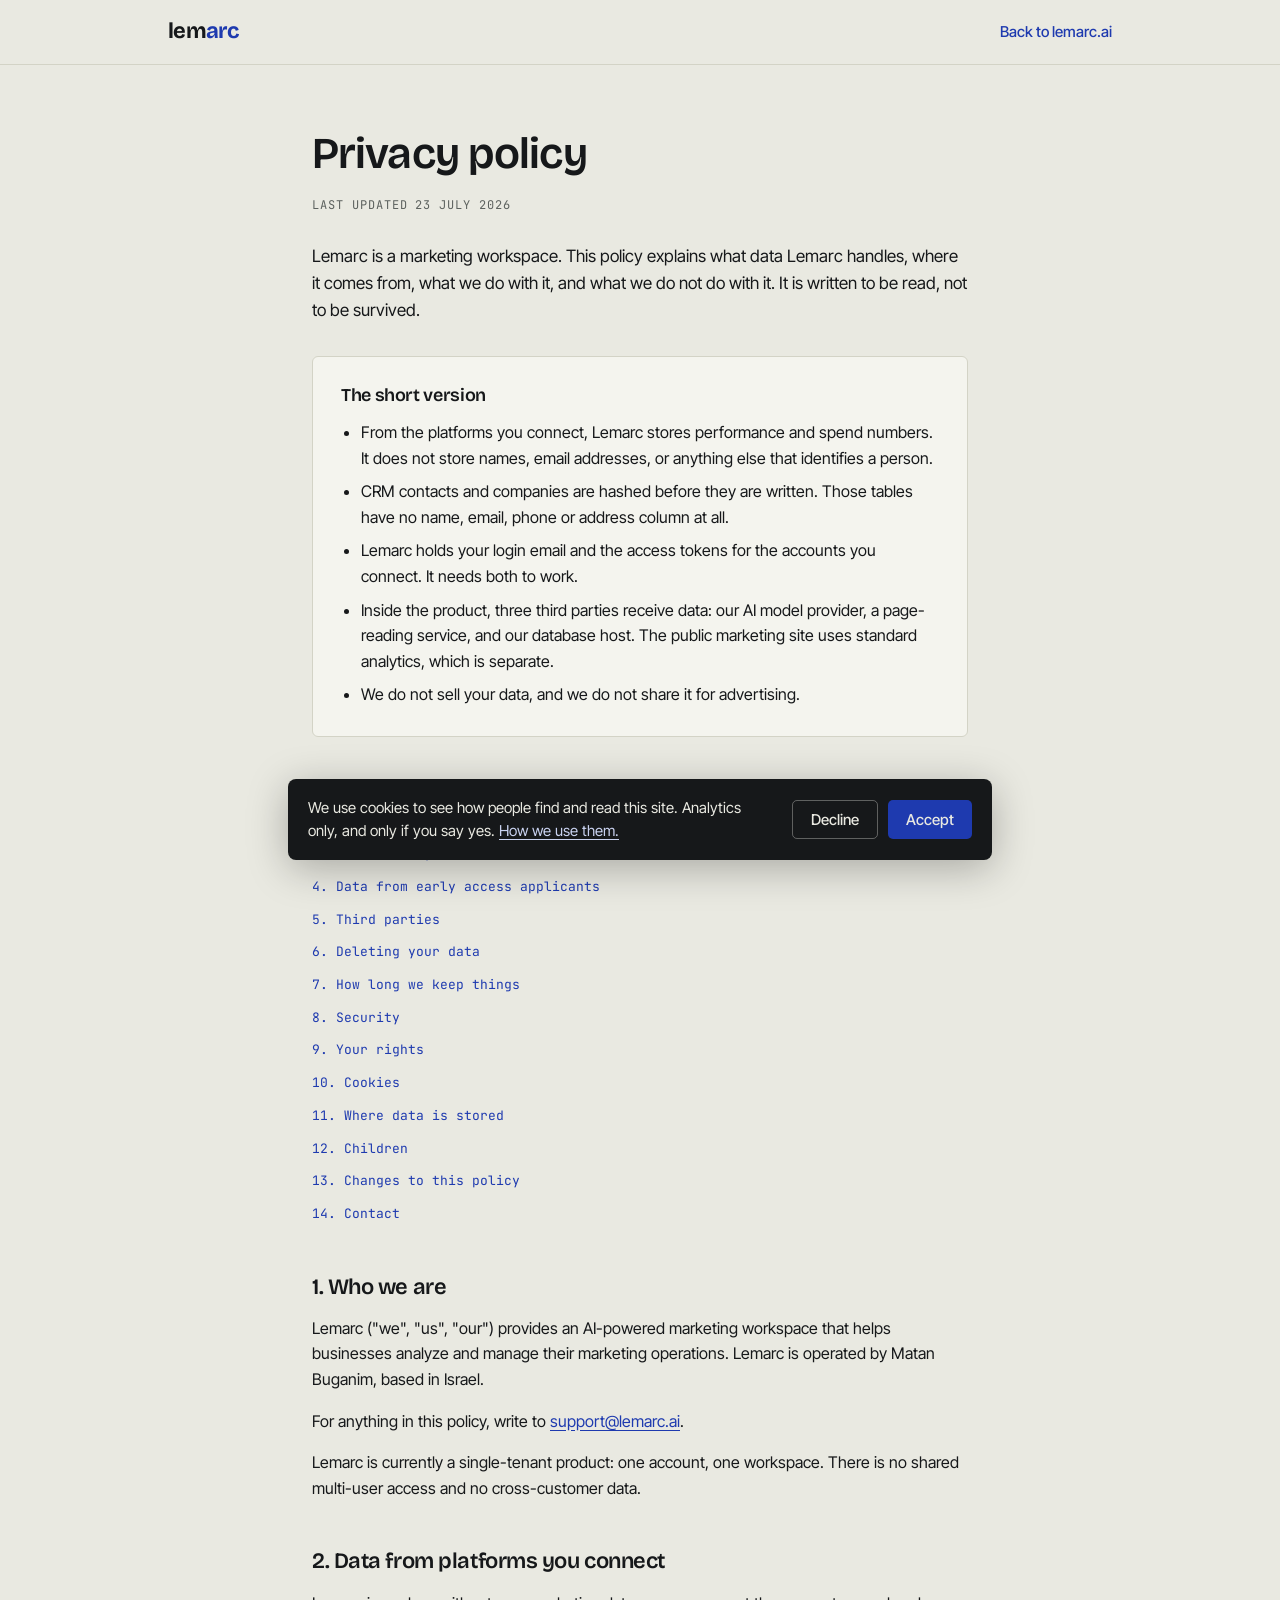
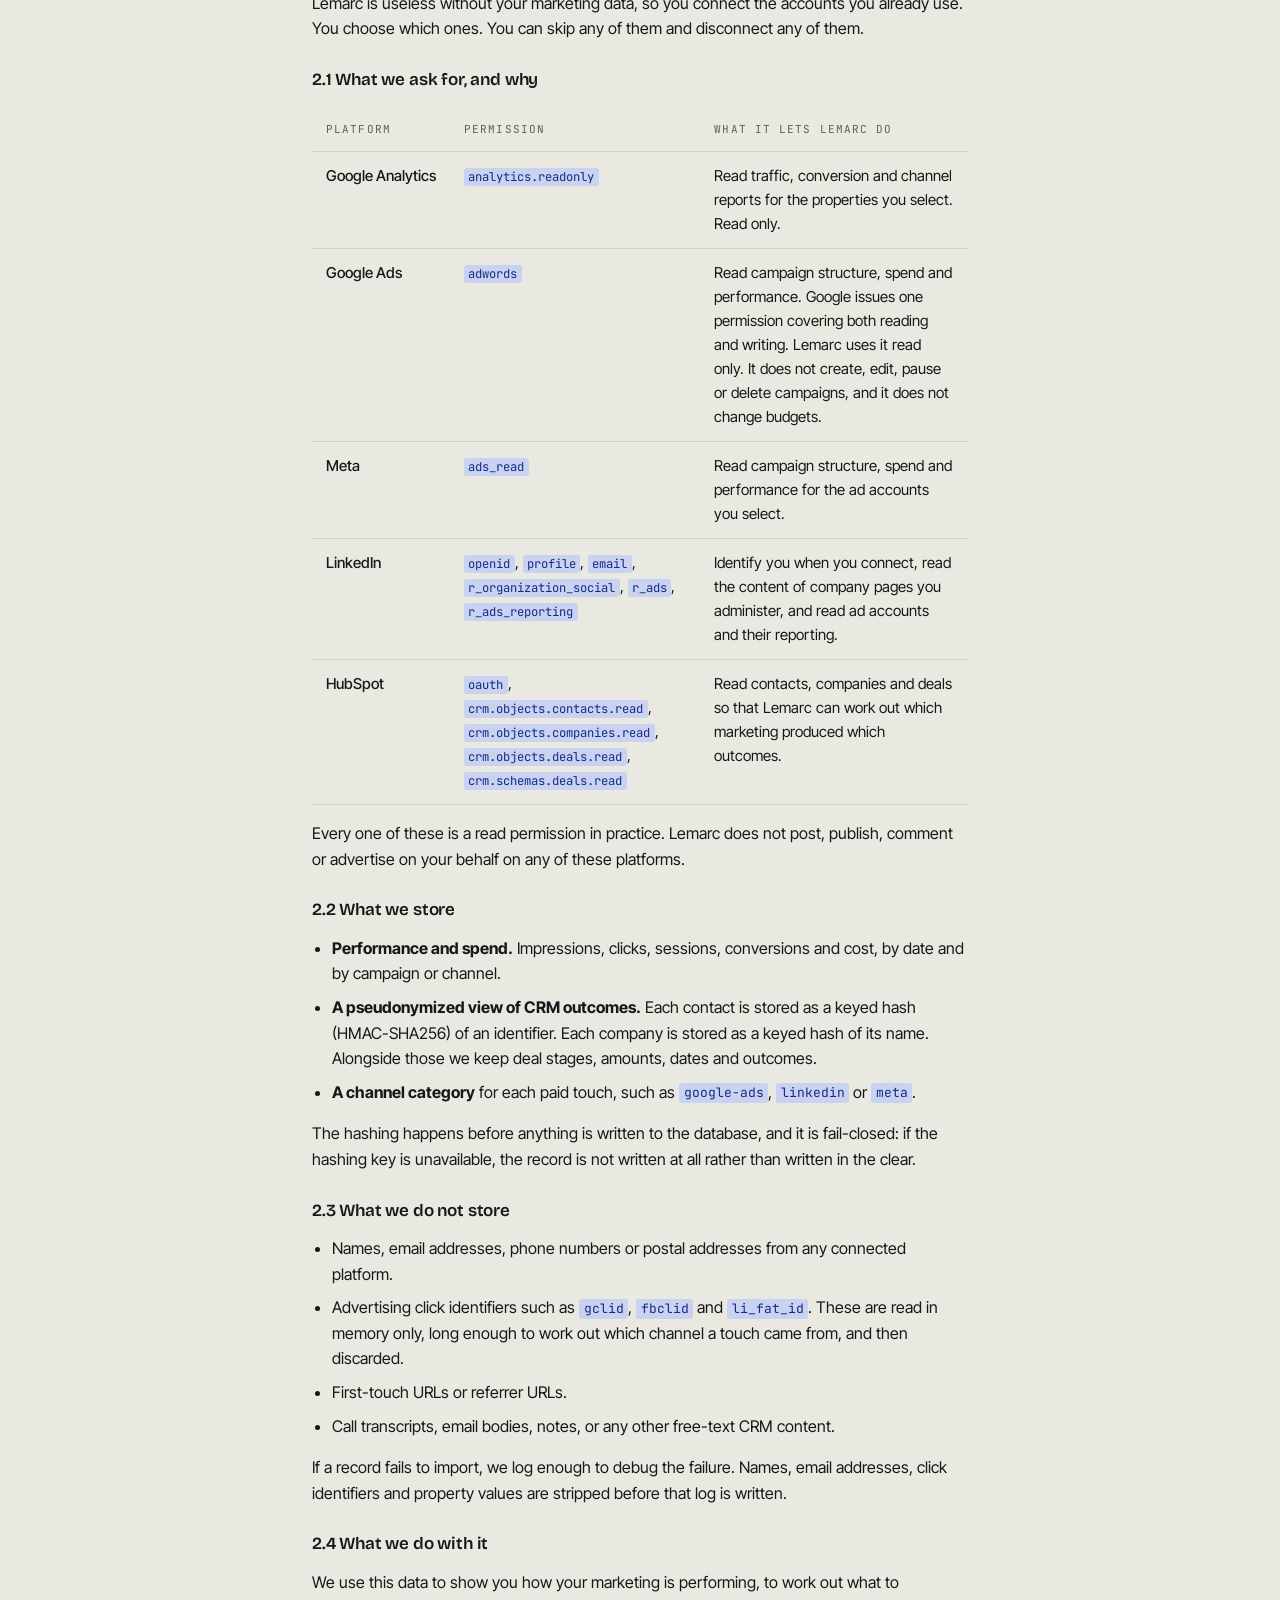
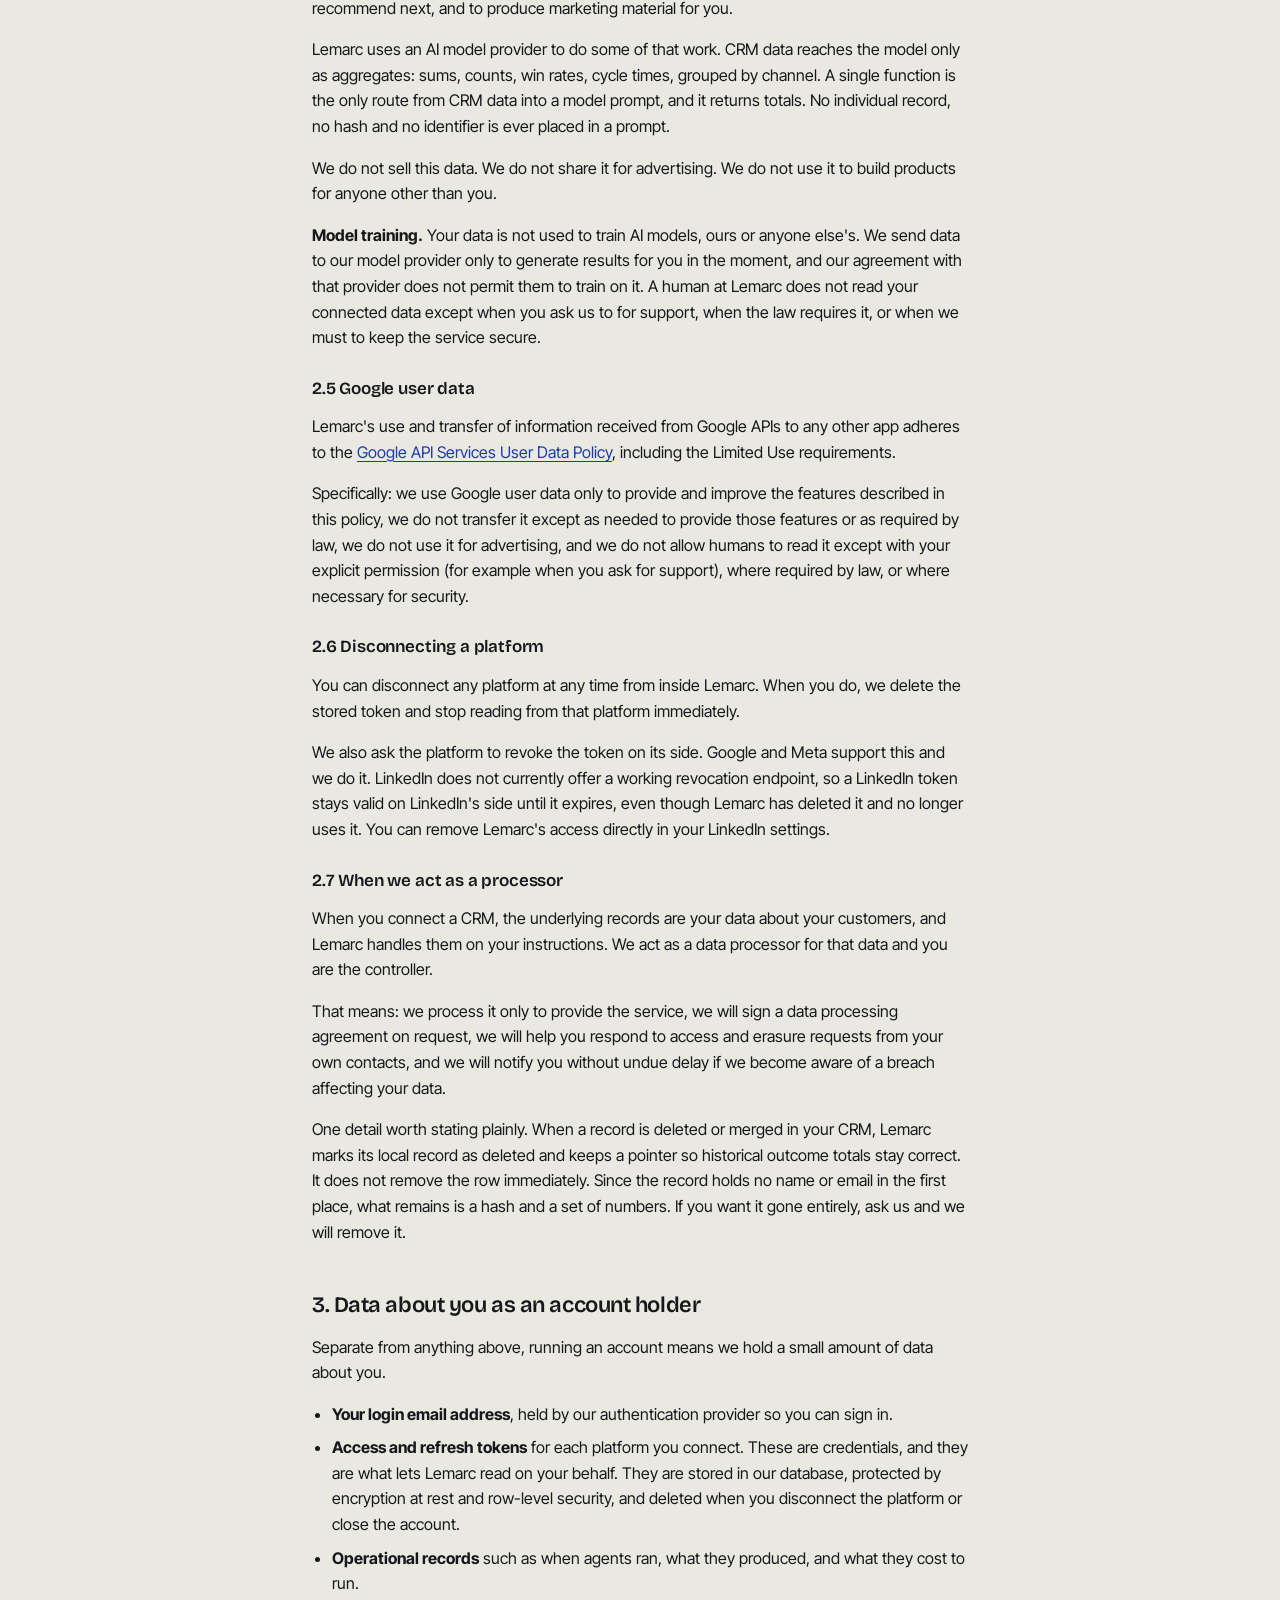
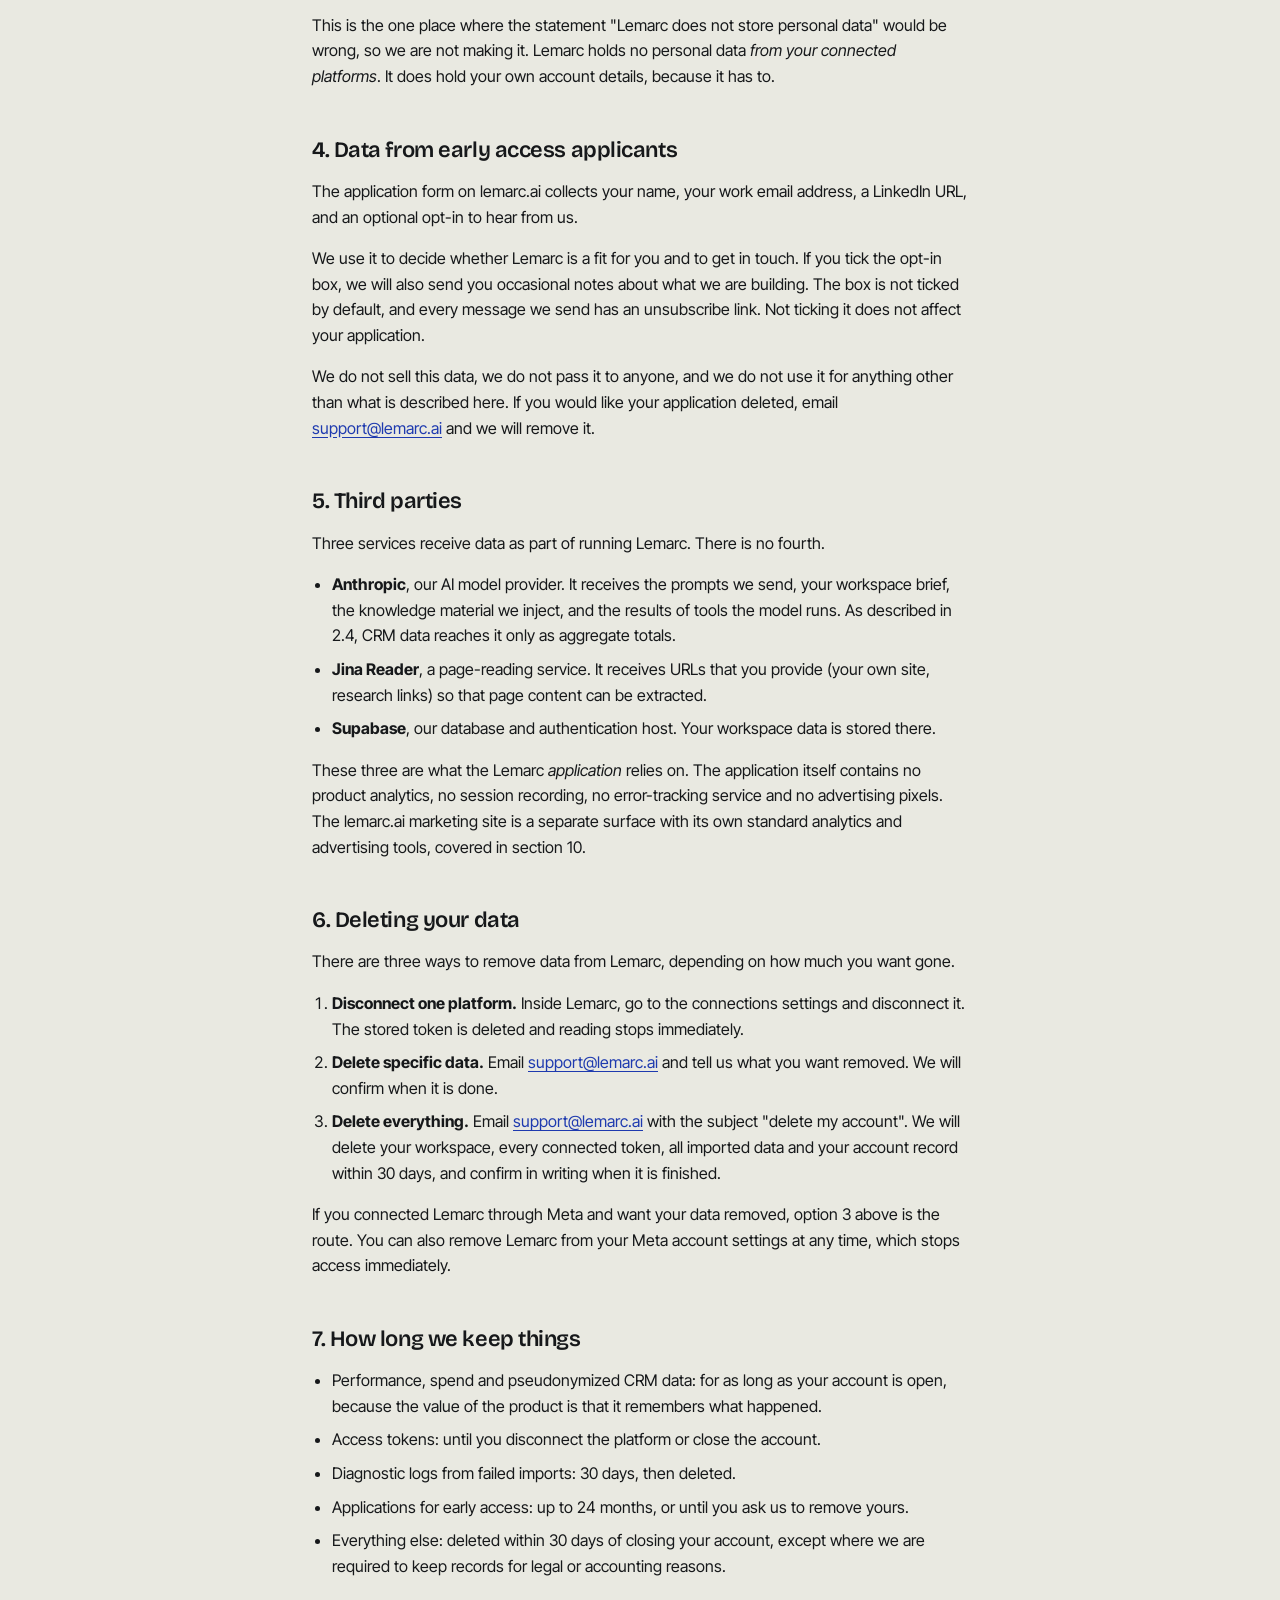
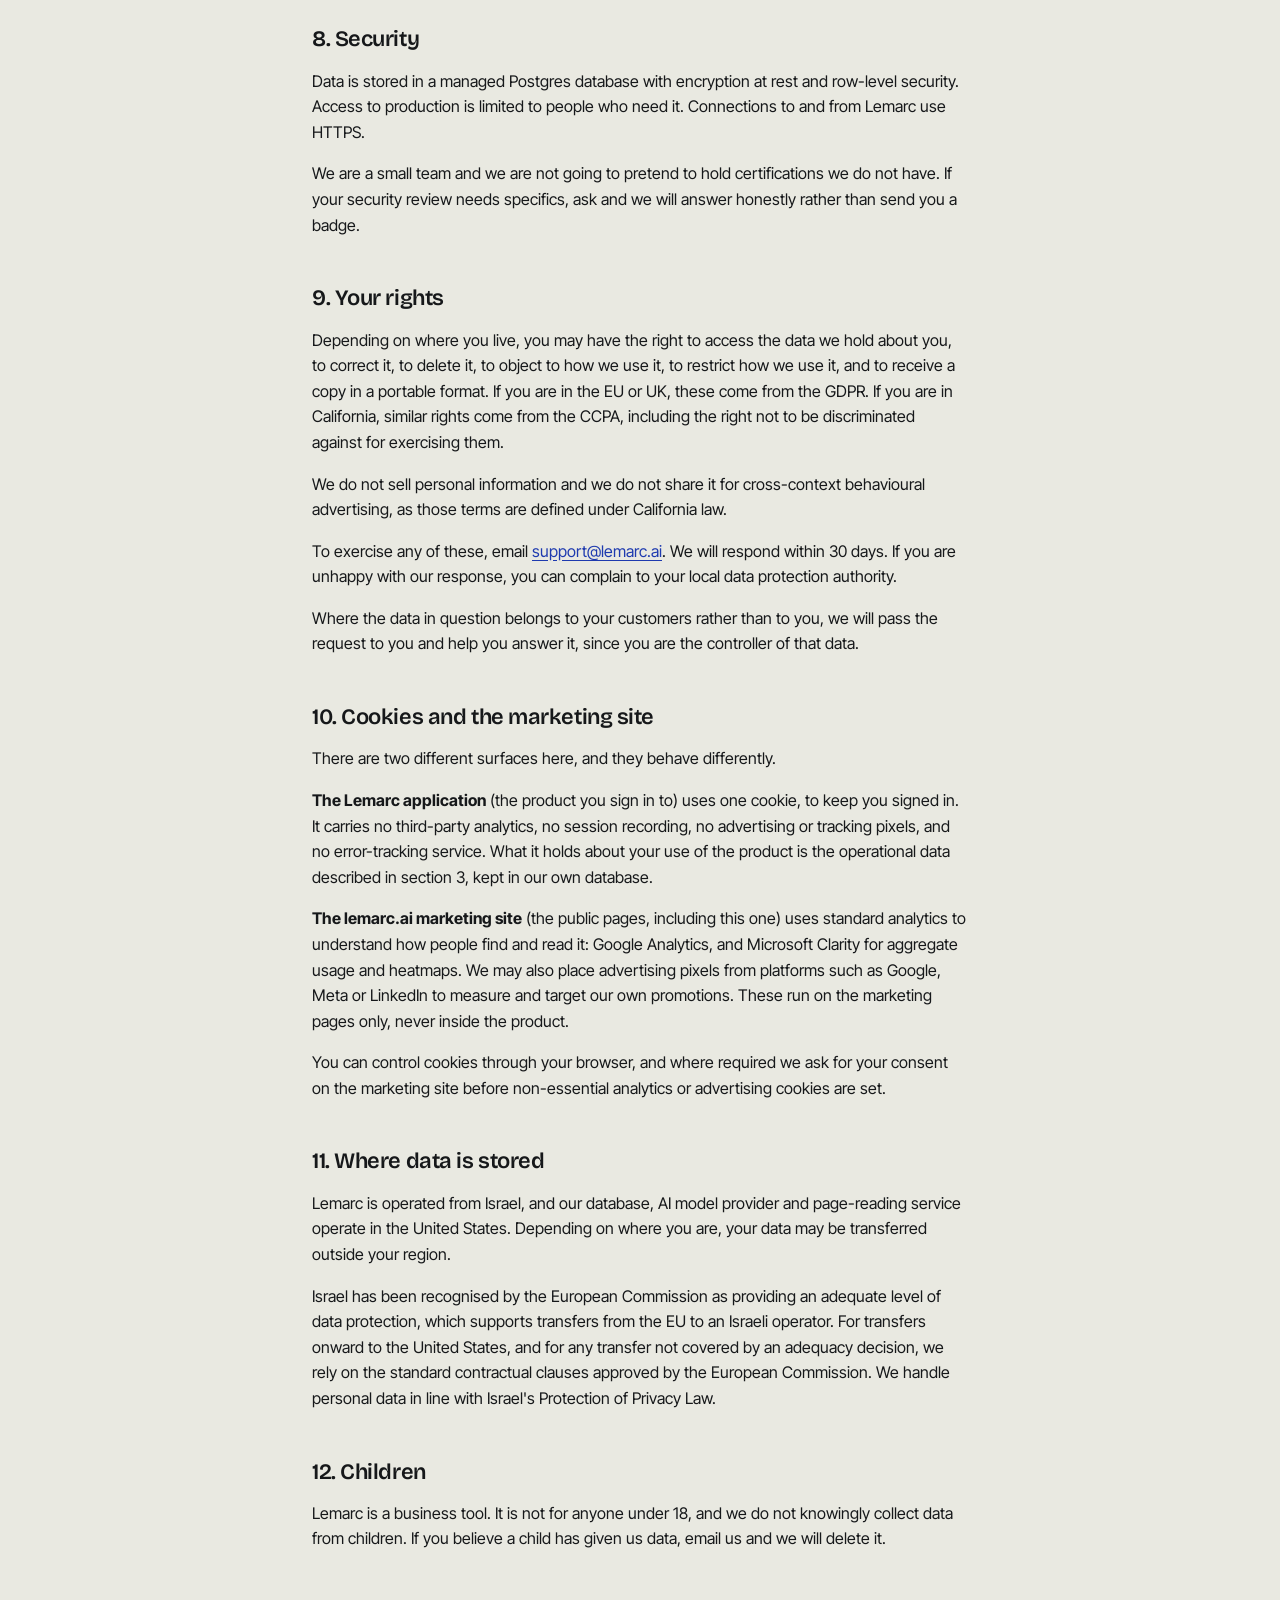
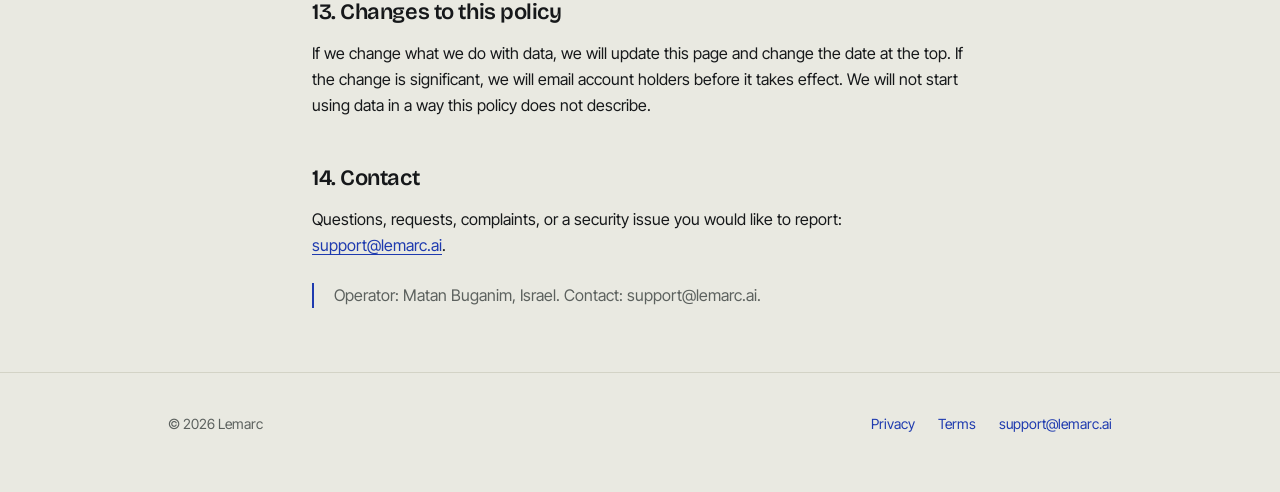
==== privacy/index.html @ 00e8c0da "bug fix" ====
<!DOCTYPE html>
<!--
  LEMARC PRIVACY POLICY  ->  lemarc.ai/privacy
  Operator is set to Matan Buganim, Israel. Update the date on publish. Do NOT publish before migration 0078 is applied and old rows are purged.
  This URL gets locked into the Google, Meta and LinkedIn consent screens. Do not move it.
  Do NOT publish before migration 0078 is applied and old rows are purged.
-->
<html lang="en">
<head>
<meta charset="utf-8">
<meta name="viewport" content="width=device-width, initial-scale=1">
<title>Privacy policy | Lemarc</title>
<meta name="description" content="What data Lemarc handles, where it comes from, and what we do and do not do with it.">
<link rel="canonical" href="https://lemarc.ai/privacy">
<link rel="preconnect" href="https://fonts.googleapis.com">
<link rel="preconnect" href="https://fonts.gstatic.com" crossorigin>
<link href="https://fonts.googleapis.com/css2?family=Bricolage+Grotesque:opsz,wght@12..96,600;12..96,700&family=Inter+Tight:wght@400;500;600&family=JetBrains+Mono:wght@400&display=swap" rel="stylesheet">
<style>
:root{
  --paper:#E9E9E1;--raised:#F4F4EE;--ink:#16181A;--ink-2:#5C615E;
  --signal:#1E3AAF;--signal-soft:#C9D2F0;--edge:#D3D3C6;
  --pad:clamp(1.25rem,5vw,2.5rem);
}
*{box-sizing:border-box}
html{-webkit-text-size-adjust:100%;scroll-behavior:smooth}
@media(prefers-reduced-motion:reduce){html{scroll-behavior:auto}}
body{margin:0;background:var(--paper);color:var(--ink);
  font-family:"Inter Tight",system-ui,-apple-system,sans-serif;
  font-size:1rem;line-height:1.6;-webkit-font-smoothing:antialiased}
h1,h2,h3{font-family:"Bricolage Grotesque","Inter Tight",sans-serif;font-weight:600;letter-spacing:-0.02em;line-height:1.15;margin:0}
a{color:var(--signal);text-underline-offset:3px}
:focus-visible{outline:2px solid var(--signal);outline-offset:3px}
.wrap{max-width:46rem;margin:0 auto;padding-inline:var(--pad)}

.site-head{border-bottom:1px solid var(--edge)}
.site-head .wrap{display:flex;align-items:center;justify-content:space-between;height:4rem;max-width:64rem}
.mark{font-family:"Bricolage Grotesque",sans-serif;font-weight:700;font-size:1.375rem;letter-spacing:-0.03em;color:var(--ink);text-decoration:none}
.mark i{font-style:normal;color:var(--signal)}
.head-link{font-size:0.9375rem;font-weight:500;color:var(--signal);text-decoration:none}

.doc{padding:clamp(2.5rem,6vw,4rem) 0 4rem}
h1{font-size:clamp(2rem,1.5rem + 2vw,2.75rem)}
.stamp{font-family:"JetBrains Mono",monospace;font-size:0.75rem;letter-spacing:0.08em;
  text-transform:uppercase;color:var(--ink-2);margin:1rem 0 0}
.intro{margin-top:1.75rem;font-size:1.0625rem}
h2{font-size:1.375rem;margin-top:3rem}
h3{font-size:1.0625rem;margin-top:1.75rem;letter-spacing:-0.01em}
p,ul,ol{margin:1rem 0 0}
ul,ol{padding-left:1.25rem}
li{margin-top:0.5rem}
code{font-family:"JetBrains Mono",monospace;font-size:0.8125em;background:var(--signal-soft);color:#152B85;padding:0.1em 0.35em;border-radius:3px}

.summary{margin-top:2rem;background:var(--raised);border:1px solid var(--edge);border-radius:6px;padding:clamp(1.25rem,3vw,1.75rem)}
.summary h2{margin-top:0;font-size:1.125rem}
.summary ul{margin-top:0.875rem}

.toc{margin-top:2.5rem;padding:0;list-style:none;
  font-family:"JetBrains Mono",monospace;font-size:0.8125rem;line-height:1.9}
.toc a{text-decoration:none}
.toc a:hover{text-decoration:underline}

.tbl{width:100%;border-collapse:collapse;margin-top:1.25rem;font-size:0.9375rem;display:block;overflow-x:auto}
.tbl th,.tbl td{text-align:left;vertical-align:top;padding:0.75rem 0.875rem;border-bottom:1px solid var(--edge)}
.tbl th{font-family:"JetBrains Mono",monospace;font-size:0.6875rem;letter-spacing:0.1em;
  text-transform:uppercase;color:var(--ink-2);font-weight:400;white-space:nowrap}
.tbl td:first-child{white-space:nowrap;font-weight:500}

.note{margin-top:1.5rem;padding-left:1.25rem;border-left:2px solid var(--signal);color:var(--ink-2)}

footer{border-top:1px solid var(--edge);padding:2.5rem 0 3.5rem;font-size:0.875rem;color:var(--ink-2)}
footer .wrap{display:flex;flex-wrap:wrap;gap:1.25rem;justify-content:space-between;align-items:center;max-width:64rem}
footer nav a{color:var(--signal);text-decoration:none}
footer nav a + a{margin-left:1.25rem}
</style>
</head>
<body>

<header class="site-head">
  <div class="wrap">
    <a class="mark" href="/">lem<i>arc</i></a>
    <a class="head-link" href="/">Back to lemarc.ai</a>
  </div>
</header>

<main class="doc">
<div class="wrap">

<h1>Privacy policy</h1>
<p class="stamp">Last updated 23 July 2026</p>

<p class="intro">Lemarc is a marketing workspace. This policy explains what data Lemarc handles, where it comes from, what we do with it, and what we do not do with it. It is written to be read, not to be survived.</p>

<div class="summary">
  <h2>The short version</h2>
  <ul>
    <li>From the platforms you connect, Lemarc stores performance and spend numbers. It does not store names, email addresses, or anything else that identifies a person.</li>
    <li>CRM contacts and companies are hashed before they are written. Those tables have no name, email, phone or address column at all.</li>
    <li>Lemarc holds your login email and the access tokens for the accounts you connect. It needs both to work.</li>
    <li>Inside the product, three third parties receive data: our AI model provider, a page-reading service, and our database host. The public marketing site uses standard analytics, which is separate.</li>
    <li>We do not sell your data, and we do not share it for advertising.</li>
  </ul>
</div>

<ul class="toc">
  <li><a href="#who">1. Who we are</a></li>
  <li><a href="#connected">2. Data from platforms you connect</a></li>
  <li><a href="#account">3. Data about you as an account holder</a></li>
  <li><a href="#applicants">4. Data from early access applicants</a></li>
  <li><a href="#third-parties">5. Third parties</a></li>
  <li><a href="#data-deletion">6. Deleting your data</a></li>
  <li><a href="#retention">7. How long we keep things</a></li>
  <li><a href="#security">8. Security</a></li>
  <li><a href="#rights">9. Your rights</a></li>
  <li><a href="#cookies">10. Cookies</a></li>
  <li><a href="#transfers">11. Where data is stored</a></li>
  <li><a href="#children">12. Children</a></li>
  <li><a href="#changes">13. Changes to this policy</a></li>
  <li><a href="#contact">14. Contact</a></li>
</ul>


<h2 id="who">1. Who we are</h2>
<p>Lemarc ("we", "us", "our") provides an AI-powered marketing workspace that helps businesses analyze and manage their marketing operations. Lemarc is operated by Matan Buganim, based in Israel.</p>
<p>For anything in this policy, write to <a href="mailto:support@lemarc.ai">support@lemarc.ai</a>.</p>
<p>Lemarc is currently a single-tenant product: one account, one workspace. There is no shared multi-user access and no cross-customer data.</p>


<h2 id="connected">2. Data from platforms you connect</h2>

<p>Lemarc is useless without your marketing data, so you connect the accounts you already use. You choose which ones. You can skip any of them and disconnect any of them.</p>

<h3>2.1 What we ask for, and why</h3>

<table class="tbl">
  <thead><tr><th>Platform</th><th>Permission</th><th>What it lets Lemarc do</th></tr></thead>
  <tbody>
    <tr>
      <td>Google Analytics</td>
      <td><code>analytics.readonly</code></td>
      <td>Read traffic, conversion and channel reports for the properties you select. Read only.</td>
    </tr>
    <tr>
      <td>Google Ads</td>
      <td><code>adwords</code></td>
      <td>Read campaign structure, spend and performance. Google issues one permission covering both reading and writing. Lemarc uses it read only. It does not create, edit, pause or delete campaigns, and it does not change budgets.</td>
    </tr>
    <tr>
      <td>Meta</td>
      <td><code>ads_read</code></td>
      <td>Read campaign structure, spend and performance for the ad accounts you select.</td>
    </tr>
    <tr>
      <td>LinkedIn</td>
      <td><code>openid</code>, <code>profile</code>, <code>email</code>, <code>r_organization_social</code>, <code>r_ads</code>, <code>r_ads_reporting</code></td>
      <td>Identify you when you connect, read the content of company pages you administer, and read ad accounts and their reporting.</td>
    </tr>
    <tr>
      <td>HubSpot</td>
      <td><code>oauth</code>, <code>crm.objects.contacts.read</code>, <code>crm.objects.companies.read</code>, <code>crm.objects.deals.read</code>, <code>crm.schemas.deals.read</code></td>
      <td>Read contacts, companies and deals so that Lemarc can work out which marketing produced which outcomes.</td>
    </tr>
  </tbody>
</table>

<p>Every one of these is a read permission in practice. Lemarc does not post, publish, comment or advertise on your behalf on any of these platforms.</p>

<h3>2.2 What we store</h3>
<ul>
  <li><strong>Performance and spend.</strong> Impressions, clicks, sessions, conversions and cost, by date and by campaign or channel.</li>
  <li><strong>A pseudonymized view of CRM outcomes.</strong> Each contact is stored as a keyed hash (HMAC-SHA256) of an identifier. Each company is stored as a keyed hash of its name. Alongside those we keep deal stages, amounts, dates and outcomes.</li>
  <li><strong>A channel category</strong> for each paid touch, such as <code>google-ads</code>, <code>linkedin</code> or <code>meta</code>.</li>
</ul>
<p>The hashing happens before anything is written to the database, and it is fail-closed: if the hashing key is unavailable, the record is not written at all rather than written in the clear.</p>

<h3>2.3 What we do not store</h3>
<ul>
  <li>Names, email addresses, phone numbers or postal addresses from any connected platform.</li>
  <li>Advertising click identifiers such as <code>gclid</code>, <code>fbclid</code> and <code>li_fat_id</code>. These are read in memory only, long enough to work out which channel a touch came from, and then discarded.</li>
  <li>First-touch URLs or referrer URLs.</li>
  <li>Call transcripts, email bodies, notes, or any other free-text CRM content.</li>
</ul>
<p>If a record fails to import, we log enough to debug the failure. Names, email addresses, click identifiers and property values are stripped before that log is written.</p>

<h3>2.4 What we do with it</h3>
<p>We use this data to show you how your marketing is performing, to work out what to recommend next, and to produce marketing material for you.</p>
<p>Lemarc uses an AI model provider to do some of that work. CRM data reaches the model only as aggregates: sums, counts, win rates, cycle times, grouped by channel. A single function is the only route from CRM data into a model prompt, and it returns totals. No individual record, no hash and no identifier is ever placed in a prompt.</p>
<p>We do not sell this data. We do not share it for advertising. We do not use it to build products for anyone other than you.</p>
<p><strong>Model training.</strong> Your data is not used to train AI models, ours or anyone else's. We send data to our model provider only to generate results for you in the moment, and our agreement with that provider does not permit them to train on it. A human at Lemarc does not read your connected data except when you ask us to for support, when the law requires it, or when we must to keep the service secure.</p>

<h3>2.5 Google user data</h3>
<p>Lemarc's use and transfer of information received from Google APIs to any other app adheres to the <a href="https://developers.google.com/terms/api-services-user-data-policy" rel="noopener">Google API Services User Data Policy</a>, including the Limited Use requirements.</p>
<p>Specifically: we use Google user data only to provide and improve the features described in this policy, we do not transfer it except as needed to provide those features or as required by law, we do not use it for advertising, and we do not allow humans to read it except with your explicit permission (for example when you ask for support), where required by law, or where necessary for security.</p>

<h3>2.6 Disconnecting a platform</h3>
<p>You can disconnect any platform at any time from inside Lemarc. When you do, we delete the stored token and stop reading from that platform immediately.</p>
<p>We also ask the platform to revoke the token on its side. Google and Meta support this and we do it. LinkedIn does not currently offer a working revocation endpoint, so a LinkedIn token stays valid on LinkedIn's side until it expires, even though Lemarc has deleted it and no longer uses it. You can remove Lemarc's access directly in your LinkedIn settings.</p>

<h3>2.7 When we act as a processor</h3>
<p>When you connect a CRM, the underlying records are your data about your customers, and Lemarc handles them on your instructions. We act as a data processor for that data and you are the controller.</p>
<p>That means: we process it only to provide the service, we will sign a data processing agreement on request, we will help you respond to access and erasure requests from your own contacts, and we will notify you without undue delay if we become aware of a breach affecting your data.</p>
<p>One detail worth stating plainly. When a record is deleted or merged in your CRM, Lemarc marks its local record as deleted and keeps a pointer so historical outcome totals stay correct. It does not remove the row immediately. Since the record holds no name or email in the first place, what remains is a hash and a set of numbers. If you want it gone entirely, ask us and we will remove it.</p>


<h2 id="account">3. Data about you as an account holder</h2>
<p>Separate from anything above, running an account means we hold a small amount of data about you.</p>
<ul>
  <li><strong>Your login email address</strong>, held by our authentication provider so you can sign in.</li>
  <li><strong>Access and refresh tokens</strong> for each platform you connect. These are credentials, and they are what lets Lemarc read on your behalf. They are stored in our database, protected by encryption at rest and row-level security, and deleted when you disconnect the platform or close the account.</li>
  <li><strong>Operational records</strong> such as when agents ran, what they produced, and what they cost to run.</li>
</ul>
<p>This is the one place where the statement "Lemarc does not store personal data" would be wrong, so we are not making it. Lemarc holds no personal data <em>from your connected platforms</em>. It does hold your own account details, because it has to.</p>


<h2 id="applicants">4. Data from early access applicants</h2>
<p>The application form on lemarc.ai collects your name, your work email address, a LinkedIn URL, and an optional opt-in to hear from us.</p>
<p>We use it to decide whether Lemarc is a fit for you and to get in touch. If you tick the opt-in box, we will also send you occasional notes about what we are building. The box is not ticked by default, and every message we send has an unsubscribe link. Not ticking it does not affect your application.</p>
<p>We do not sell this data, we do not pass it to anyone, and we do not use it for anything other than what is described here. If you would like your application deleted, email <a href="mailto:support@lemarc.ai">support@lemarc.ai</a> and we will remove it.</p>


<h2 id="third-parties">5. Third parties</h2>
<p>Three services receive data as part of running Lemarc. There is no fourth.</p>
<ul>
  <li><strong>Anthropic</strong>, our AI model provider. It receives the prompts we send, your workspace brief, the knowledge material we inject, and the results of tools the model runs. As described in 2.4, CRM data reaches it only as aggregate totals.</li>
  <li><strong>Jina Reader</strong>, a page-reading service. It receives URLs that you provide (your own site, research links) so that page content can be extracted.</li>
  <li><strong>Supabase</strong>, our database and authentication host. Your workspace data is stored there.</li>
</ul>
<p>These three are what the Lemarc <em>application</em> relies on. The application itself contains no product analytics, no session recording, no error-tracking service and no advertising pixels. The lemarc.ai marketing site is a separate surface with its own standard analytics and advertising tools, covered in section 10.</p>


<h2 id="data-deletion">6. Deleting your data</h2>
<p>There are three ways to remove data from Lemarc, depending on how much you want gone.</p>
<ol>
  <li><strong>Disconnect one platform.</strong> Inside Lemarc, go to the connections settings and disconnect it. The stored token is deleted and reading stops immediately.</li>
  <li><strong>Delete specific data.</strong> Email <a href="mailto:support@lemarc.ai">support@lemarc.ai</a> and tell us what you want removed. We will confirm when it is done.</li>
  <li><strong>Delete everything.</strong> Email <a href="mailto:support@lemarc.ai">support@lemarc.ai</a> with the subject "delete my account". We will delete your workspace, every connected token, all imported data and your account record within 30 days, and confirm in writing when it is finished.</li>
</ol>
<p>If you connected Lemarc through Meta and want your data removed, option 3 above is the route. You can also remove Lemarc from your Meta account settings at any time, which stops access immediately.</p>


<h2 id="retention">7. How long we keep things</h2>
<ul>
  <li>Performance, spend and pseudonymized CRM data: for as long as your account is open, because the value of the product is that it remembers what happened.</li>
  <li>Access tokens: until you disconnect the platform or close the account.</li>
  <li>Diagnostic logs from failed imports: 30 days, then deleted.</li>
  <li>Applications for early access: up to 24 months, or until you ask us to remove yours.</li>
  <li>Everything else: deleted within 30 days of closing your account, except where we are required to keep records for legal or accounting reasons.</li>
</ul>


<h2 id="security">8. Security</h2>
<p>Data is stored in a managed Postgres database with encryption at rest and row-level security. Access to production is limited to people who need it. Connections to and from Lemarc use HTTPS.</p>
<p>We are a small team and we are not going to pretend to hold certifications we do not have. If your security review needs specifics, ask and we will answer honestly rather than send you a badge.</p>


<h2 id="rights">9. Your rights</h2>
<p>Depending on where you live, you may have the right to access the data we hold about you, to correct it, to delete it, to object to how we use it, to restrict how we use it, and to receive a copy in a portable format. If you are in the EU or UK, these come from the GDPR. If you are in California, similar rights come from the CCPA, including the right not to be discriminated against for exercising them.</p>
<p>We do not sell personal information and we do not share it for cross-context behavioural advertising, as those terms are defined under California law.</p>
<p>To exercise any of these, email <a href="mailto:support@lemarc.ai">support@lemarc.ai</a>. We will respond within 30 days. If you are unhappy with our response, you can complain to your local data protection authority.</p>
<p>Where the data in question belongs to your customers rather than to you, we will pass the request to you and help you answer it, since you are the controller of that data.</p>


<h2 id="cookies">10. Cookies and the marketing site</h2>
<p>There are two different surfaces here, and they behave differently.</p>
<p><strong>The Lemarc application</strong> (the product you sign in to) uses one cookie, to keep you signed in. It carries no third-party analytics, no session recording, no advertising or tracking pixels, and no error-tracking service. What it holds about your use of the product is the operational data described in section 3, kept in our own database.</p>
<p><strong>The lemarc.ai marketing site</strong> (the public pages, including this one) uses standard analytics to understand how people find and read it: Google Analytics, and Microsoft Clarity for aggregate usage and heatmaps. We may also place advertising pixels from platforms such as Google, Meta or LinkedIn to measure and target our own promotions. These run on the marketing pages only, never inside the product.</p>
<p>You can control cookies through your browser, and where required we ask for your consent on the marketing site before non-essential analytics or advertising cookies are set.</p>


<h2 id="transfers">11. Where data is stored</h2>
<p>Lemarc is operated from Israel, and our database, AI model provider and page-reading service operate in the United States. Depending on where you are, your data may be transferred outside your region.</p>
<p>Israel has been recognised by the European Commission as providing an adequate level of data protection, which supports transfers from the EU to an Israeli operator. For transfers onward to the United States, and for any transfer not covered by an adequacy decision, we rely on the standard contractual clauses approved by the European Commission. We handle personal data in line with Israel's Protection of Privacy Law.</p>


<h2 id="children">12. Children</h2>
<p>Lemarc is a business tool. It is not for anyone under 18, and we do not knowingly collect data from children. If you believe a child has given us data, email us and we will delete it.</p>


<h2 id="changes">13. Changes to this policy</h2>
<p>If we change what we do with data, we will update this page and change the date at the top. If the change is significant, we will email account holders before it takes effect. We will not start using data in a way this policy does not describe.</p>


<h2 id="contact">14. Contact</h2>
<p>Questions, requests, complaints, or a security issue you would like to report: <a href="mailto:support@lemarc.ai">support@lemarc.ai</a>.</p>

<p class="note">Operator: Matan Buganim, Israel. Contact: support@lemarc.ai.</p>

</div>
</main>

<footer>
  <div class="wrap">
    <span>&copy; 2026 Lemarc</span>
    <nav>
      <a href="/privacy">Privacy</a>
      <a href="/terms">Terms</a>
      <a href="mailto:support@lemarc.ai">support@lemarc.ai</a>
    </nav>
  </div>
</footer>

<!-- ============ COOKIE CONSENT (marketing site only) ============
     Blocks GA, Clarity and any ad pixels until the visitor accepts.
     Put your real IDs in CONSENT_CONFIG below. Nothing fires before consent.
     Choice is stored in localStorage ("lemarc_consent") so it asks once. -->
<div id="cc" hidden>
  <div class="cc-card" role="dialog" aria-live="polite" aria-label="Cookie notice">
    <p class="cc-text">We use cookies to see how people find and read this site. Analytics only, and only if you say yes. <a href="/privacy#cookies">How we use them.</a></p>
    <div class="cc-actions">
      <button class="cc-btn cc-ghost" id="ccNo" type="button">Decline</button>
      <button class="cc-btn" id="ccYes" type="button">Accept</button>
    </div>
  </div>
</div>

<style>
#cc{position:fixed;left:0;right:0;bottom:0;z-index:60;display:flex;justify-content:center;padding:var(--pad)}
.cc-card{
  background:var(--ink);color:var(--paper);border-radius:8px;
  max-width:44rem;width:100%;padding:1.125rem 1.25rem;
  display:flex;flex-wrap:wrap;align-items:center;gap:0.875rem 1.5rem;
  box-shadow:0 8px 40px rgba(0,0,0,.28);
}
.cc-text{margin:0;flex:1 1 20rem;font-size:0.9375rem;line-height:1.5;color:var(--paper)}
.cc-text a{color:var(--signal-soft);text-underline-offset:3px}
.cc-actions{display:flex;gap:0.625rem;flex:0 0 auto}
.cc-btn{
  font-family:inherit;font-size:0.9375rem;font-weight:500;cursor:pointer;
  padding:0.55rem 1.125rem;border-radius:5px;border:0;
  background:var(--signal);color:var(--paper);
}
.cc-btn:hover{background:#3350c8}
.cc-ghost{background:transparent;color:var(--paper);border:1px solid rgba(233,233,225,.35)}
.cc-ghost:hover{background:rgba(233,233,225,.1)}
@media(max-width:32rem){.cc-actions{flex:1 1 100%}.cc-btn{flex:1}}
</style>

<script>
(function(){
  // ---- put your real IDs here ----
  var CONSENT_CONFIG = {
    ga4: "",       // e.g. "G-XXXXXXX"  (Google Analytics 4)
    clarity: ""    // e.g. "abcdefghij" (Microsoft Clarity project id)
    // ad pixels: add their loaders inside enable() the same way, so they too wait for consent
  };

  var KEY = "lemarc_consent";
  var el = document.getElementById("cc");
  var saved = read();

  if (saved === "yes") { enable(); }
  else if (saved !== "no") { el.hidden = false; }

  document.getElementById("ccYes").onclick = function(){ set("yes"); enable(); };
  document.getElementById("ccNo").onclick  = function(){ set("no"); };

  function set(v){
    // Scope to the exact host (no domain attr) so it is consistent across every
    // page on www.lemarc.ai, for a year. localStorage as a fallback.
    document.cookie = KEY + "=" + v + "; path=/; max-age=31536000; samesite=lax";
    try { localStorage.setItem(KEY, v); } catch(e){}
    el.hidden = true;
  }

  function read(){
    var m = document.cookie.match(/(?:^|; )lemarc_consent=([^;]+)/);
    if (m) return m[1];
    try { return localStorage.getItem(KEY); } catch(e){ return null; }
  }

  function enable(){
    if (CONSENT_CONFIG.ga4){
      var s = document.createElement("script");
      s.async = true;
      s.src = "https://www.googletagmanager.com/gtag/js?id=" + CONSENT_CONFIG.ga4;
      document.head.appendChild(s);
      window.dataLayer = window.dataLayer || [];
      window.gtag = function(){ dataLayer.push(arguments); };
      gtag("js", new Date());
      gtag("config", CONSENT_CONFIG.ga4);
    }
    if (CONSENT_CONFIG.clarity){
      (function(c,l,a,r,i,t,y){
        c[a]=c[a]||function(){(c[a].q=c[a].q||[]).push(arguments)};
        t=l.createElement(r);t.async=1;t.src="https://www.clarity.ms/tag/"+i;
        y=l.getElementsByTagName(r)[0];y.parentNode.insertBefore(t,y);
      })(window,document,"clarity","script",CONSENT_CONFIG.clarity);
    }
  }
})();
</script>

</body>
</html>
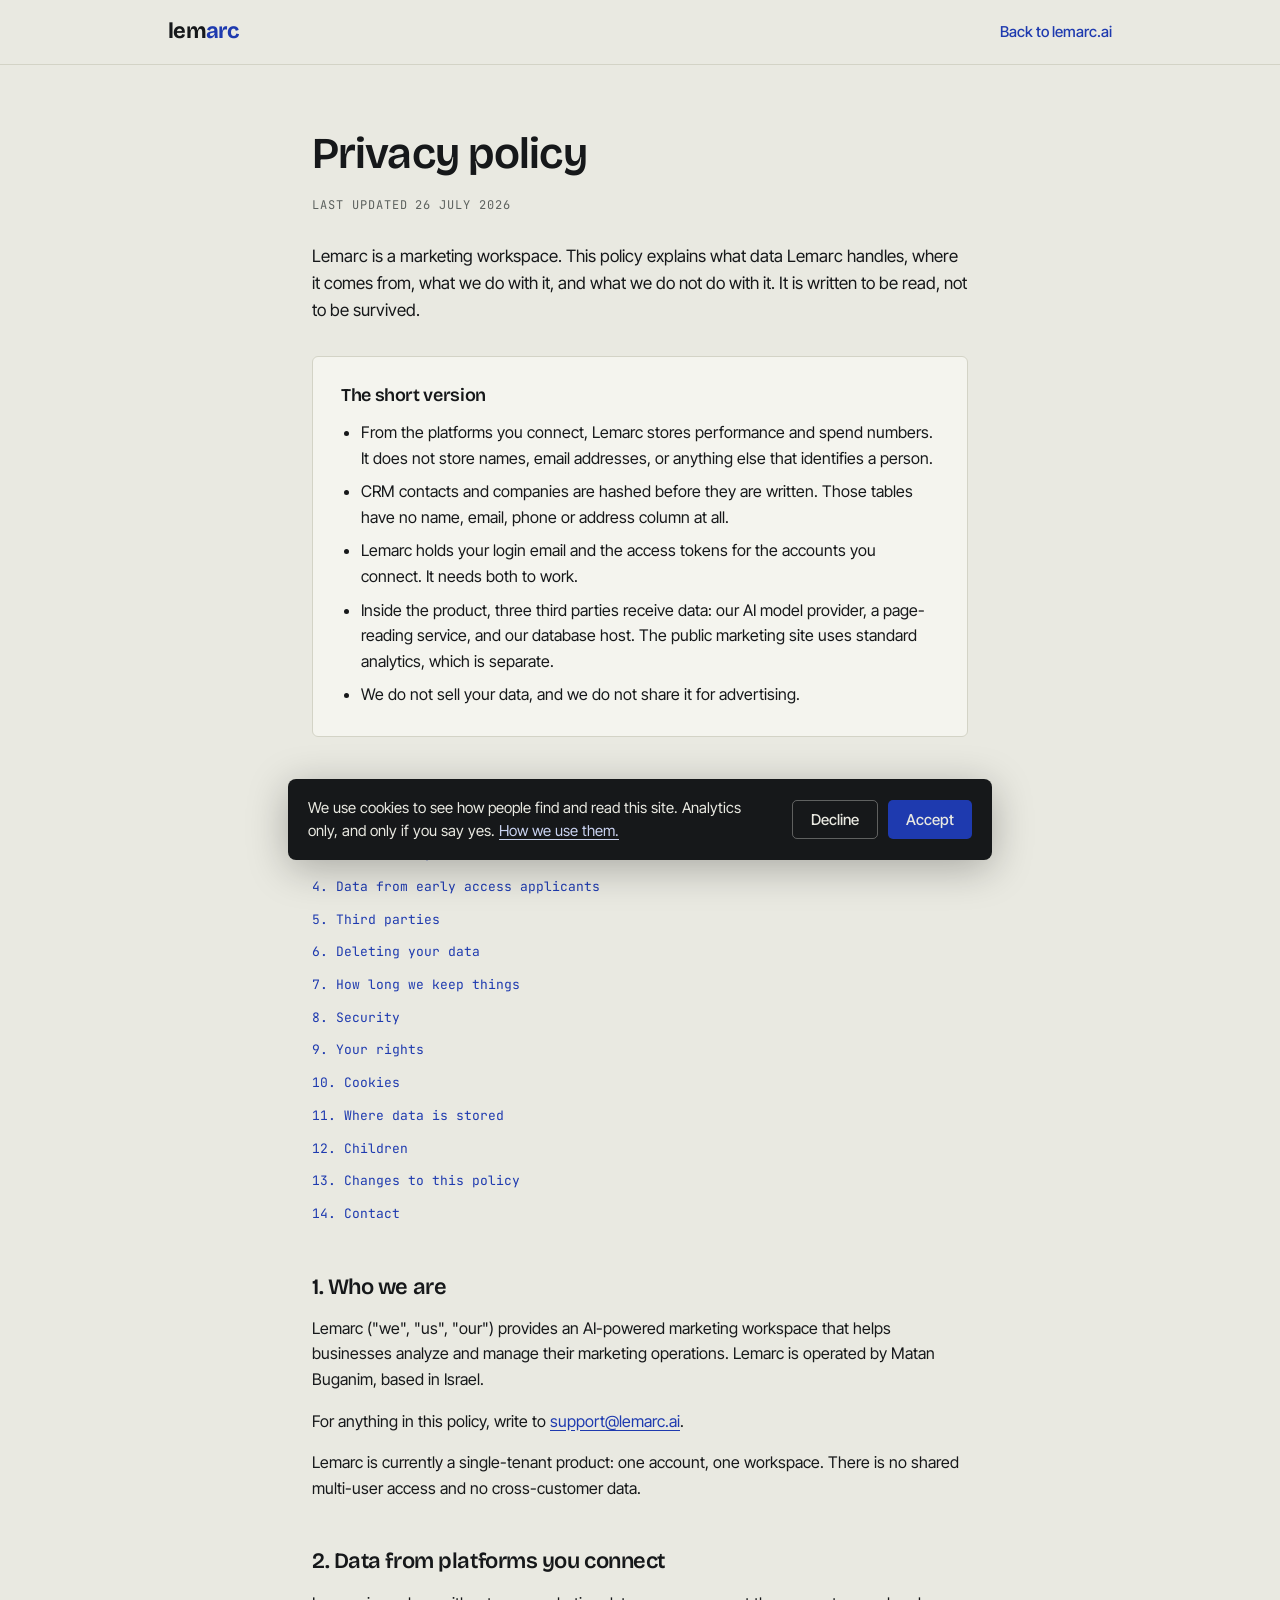
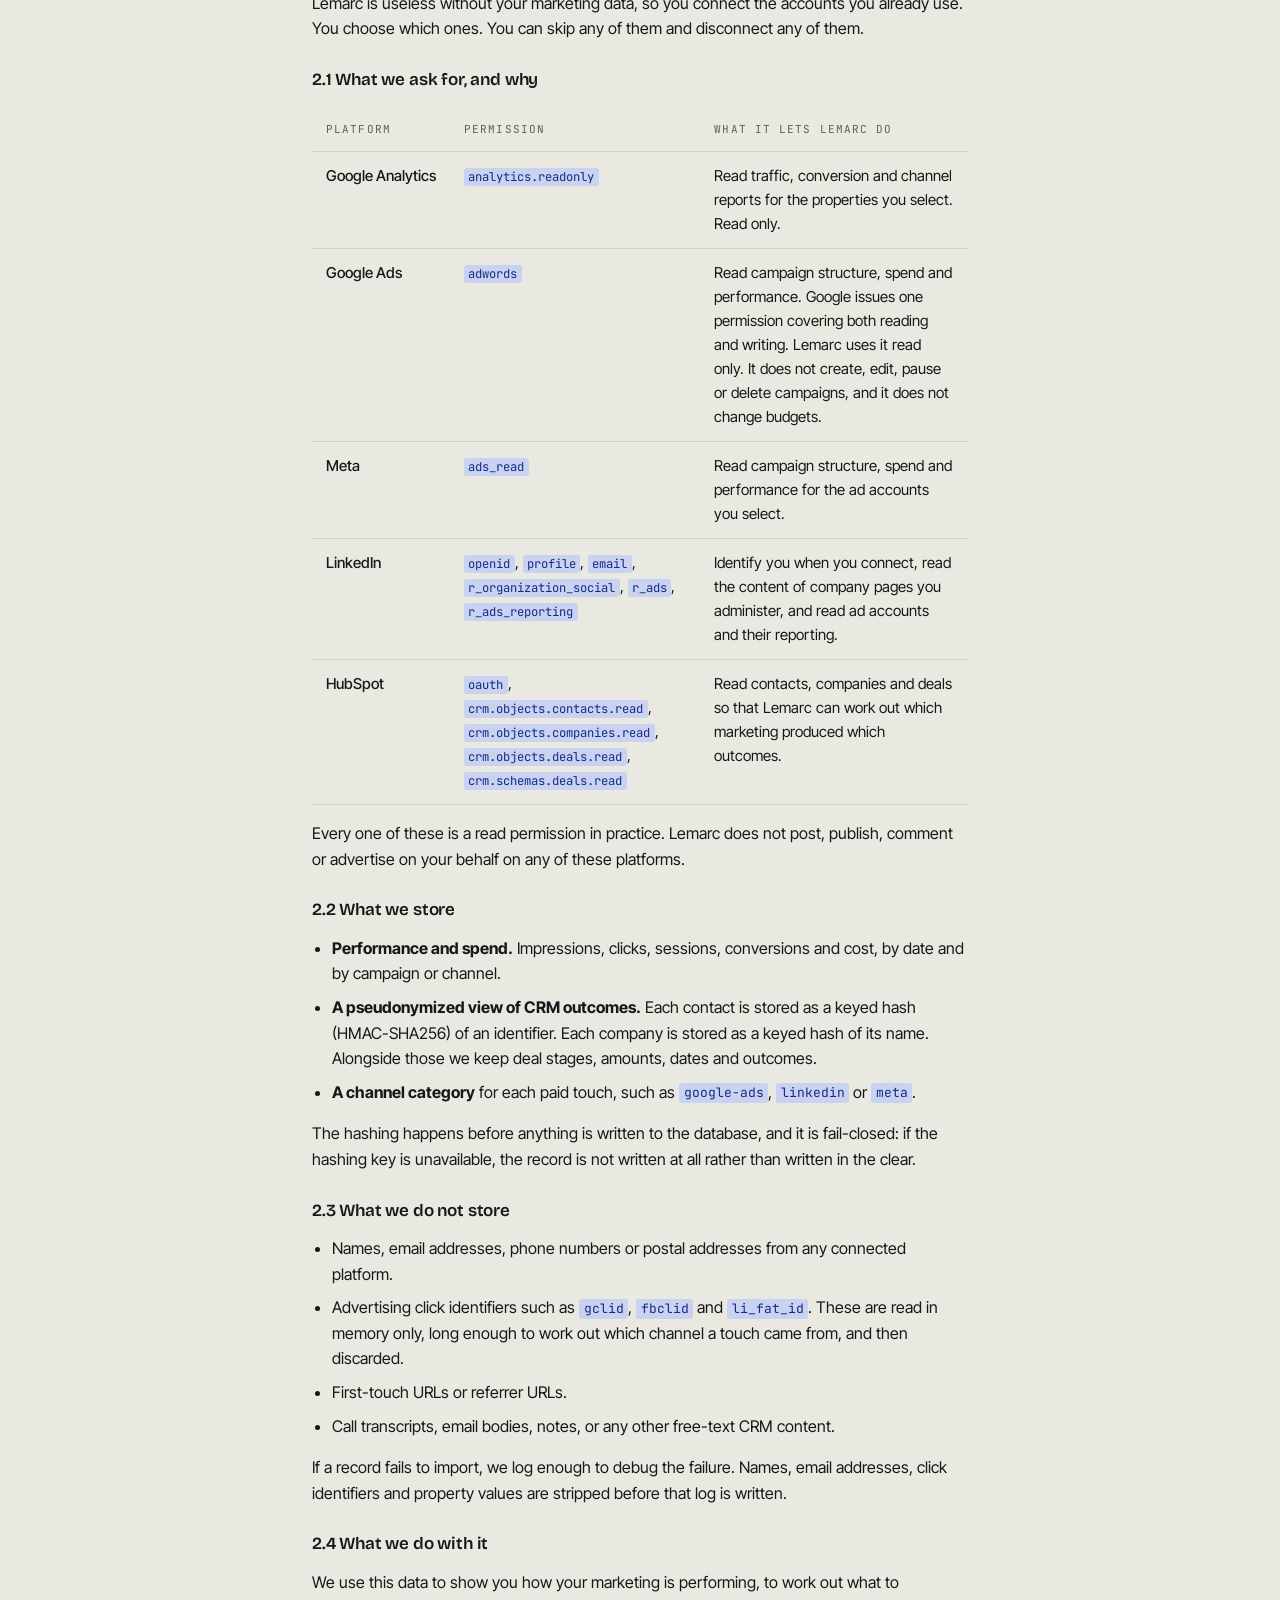
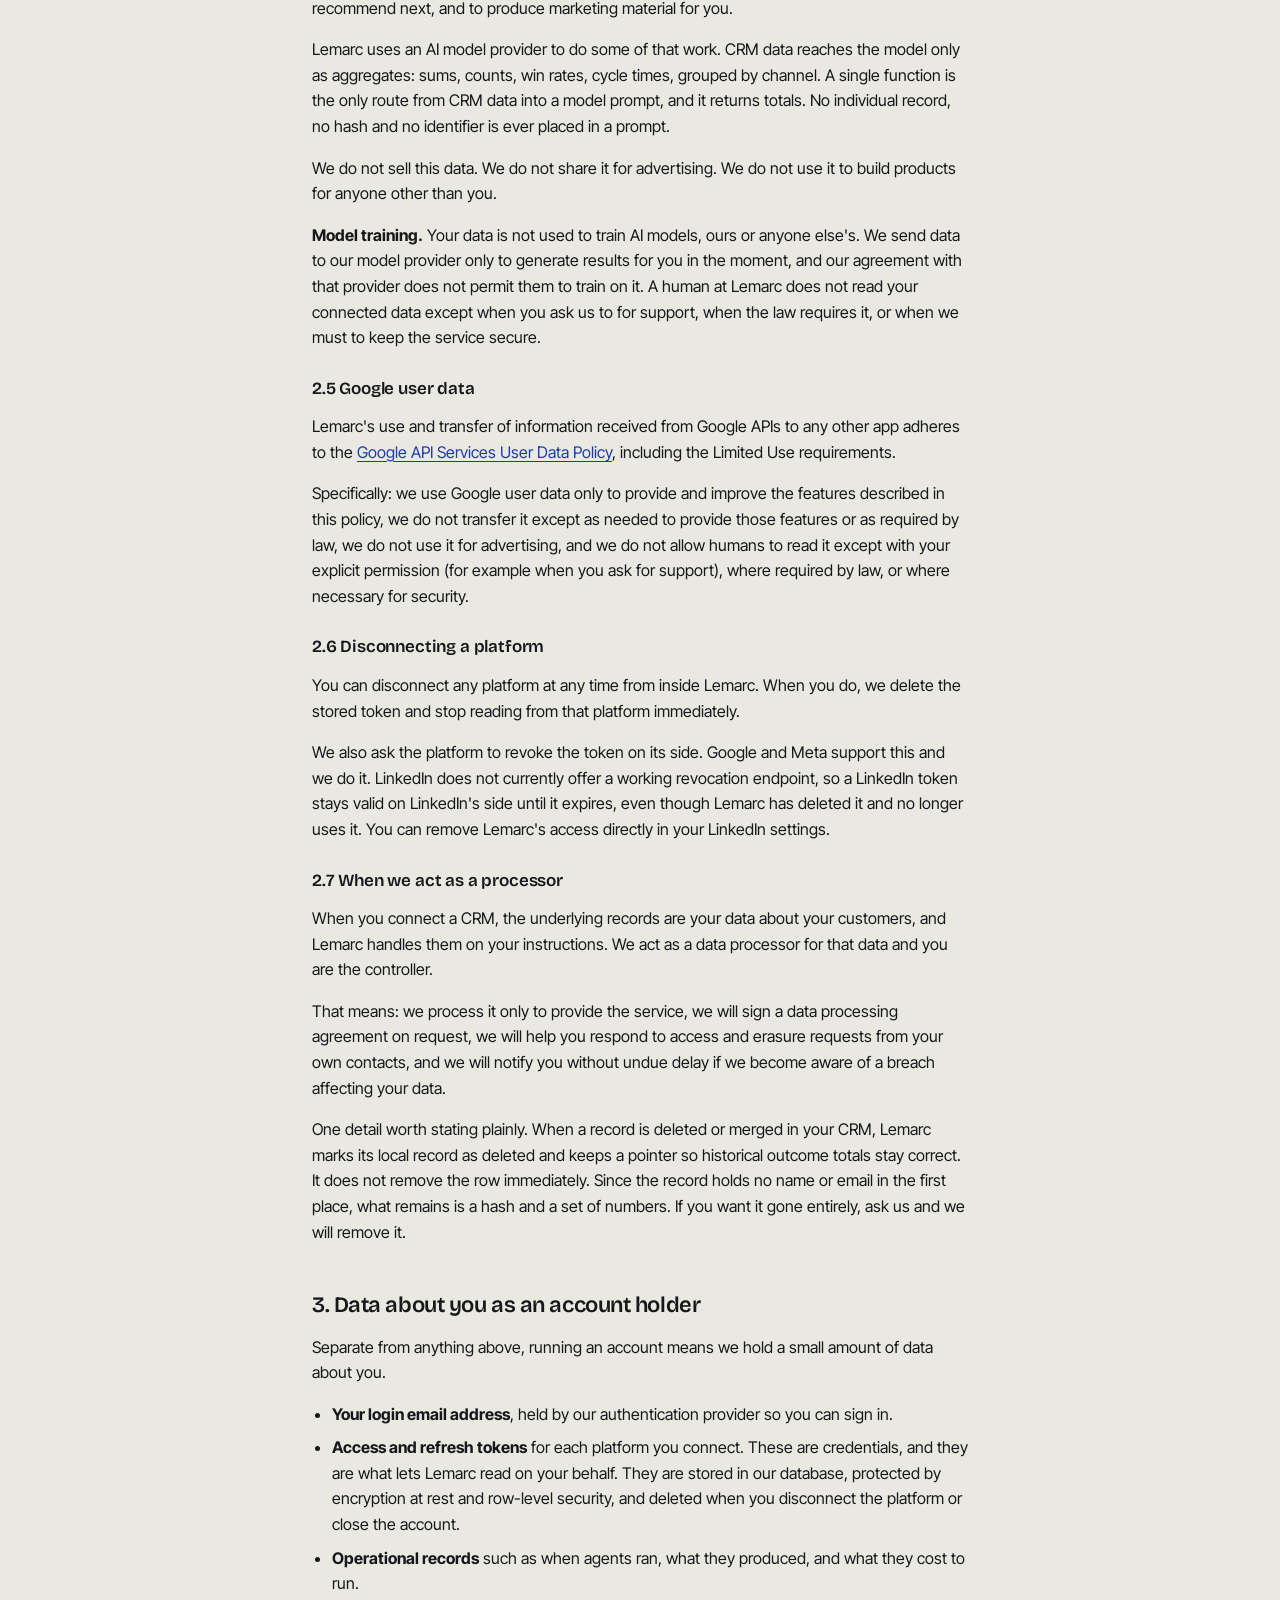
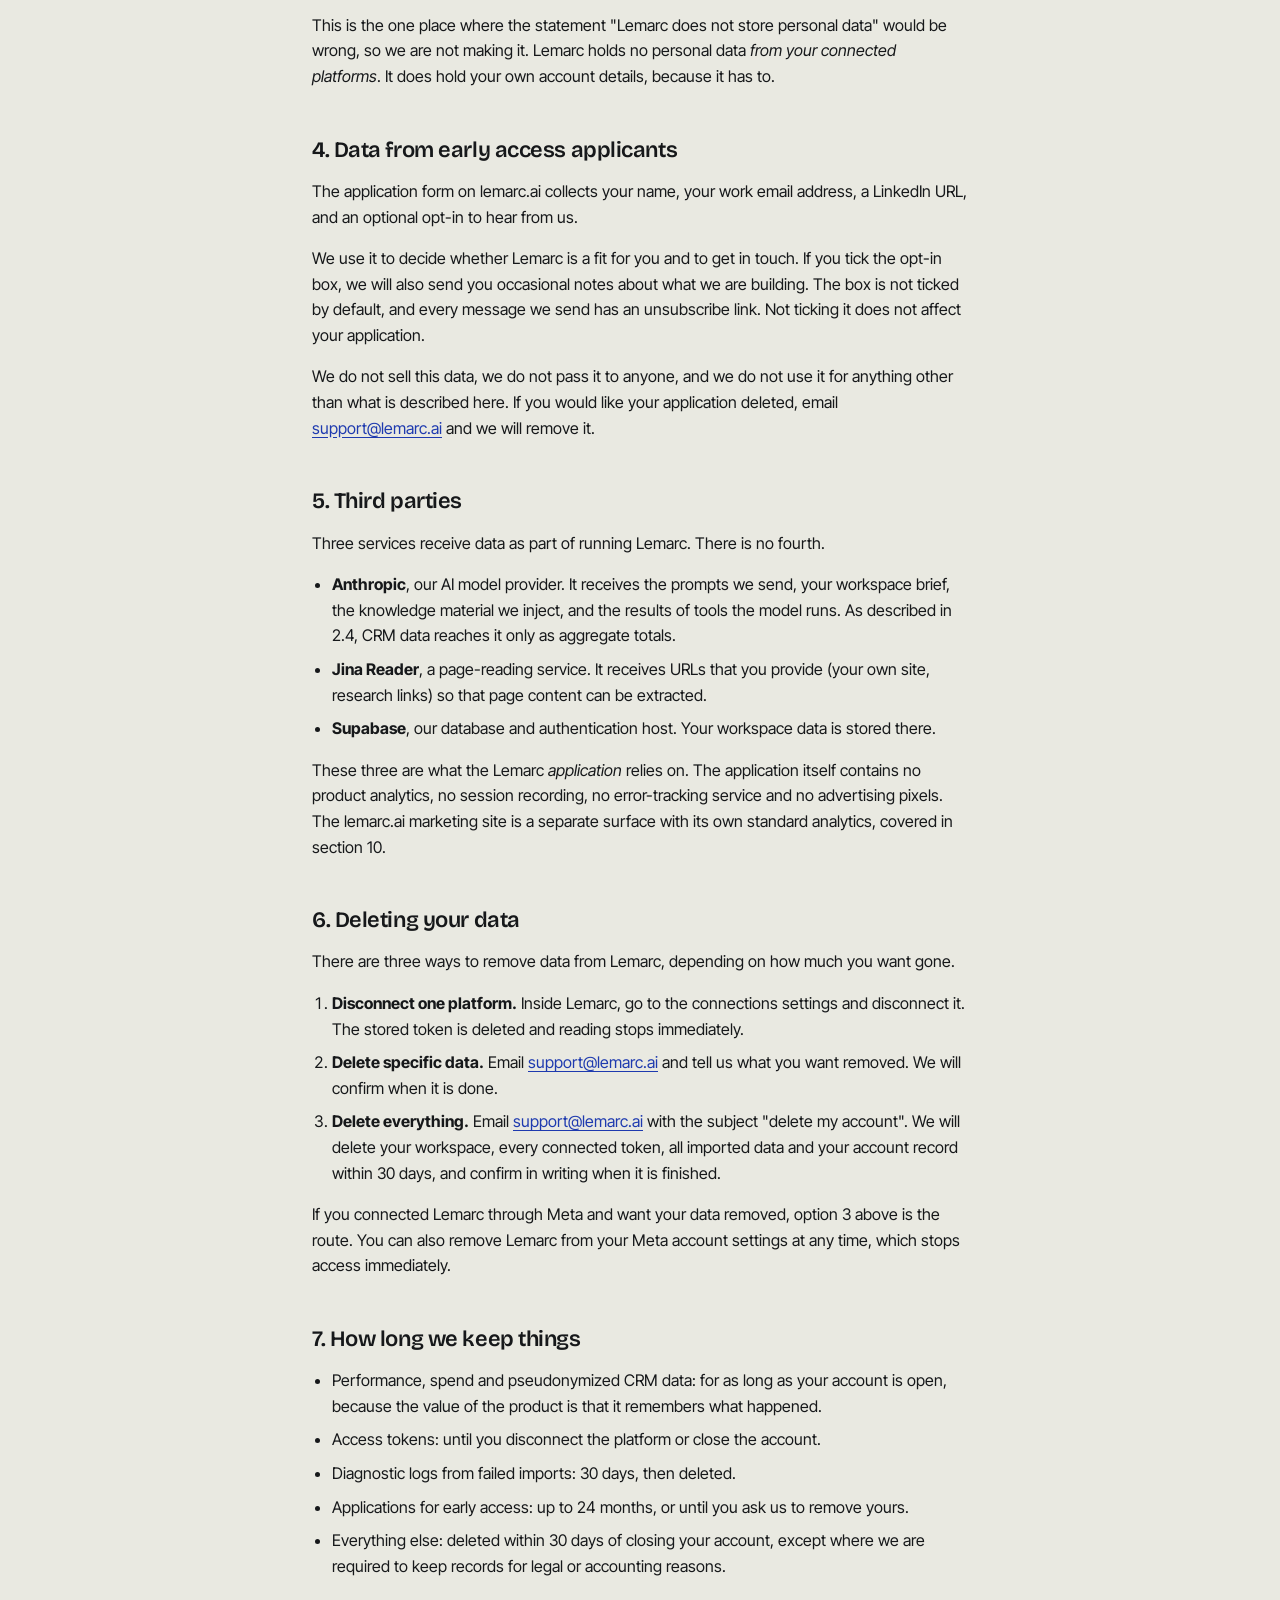
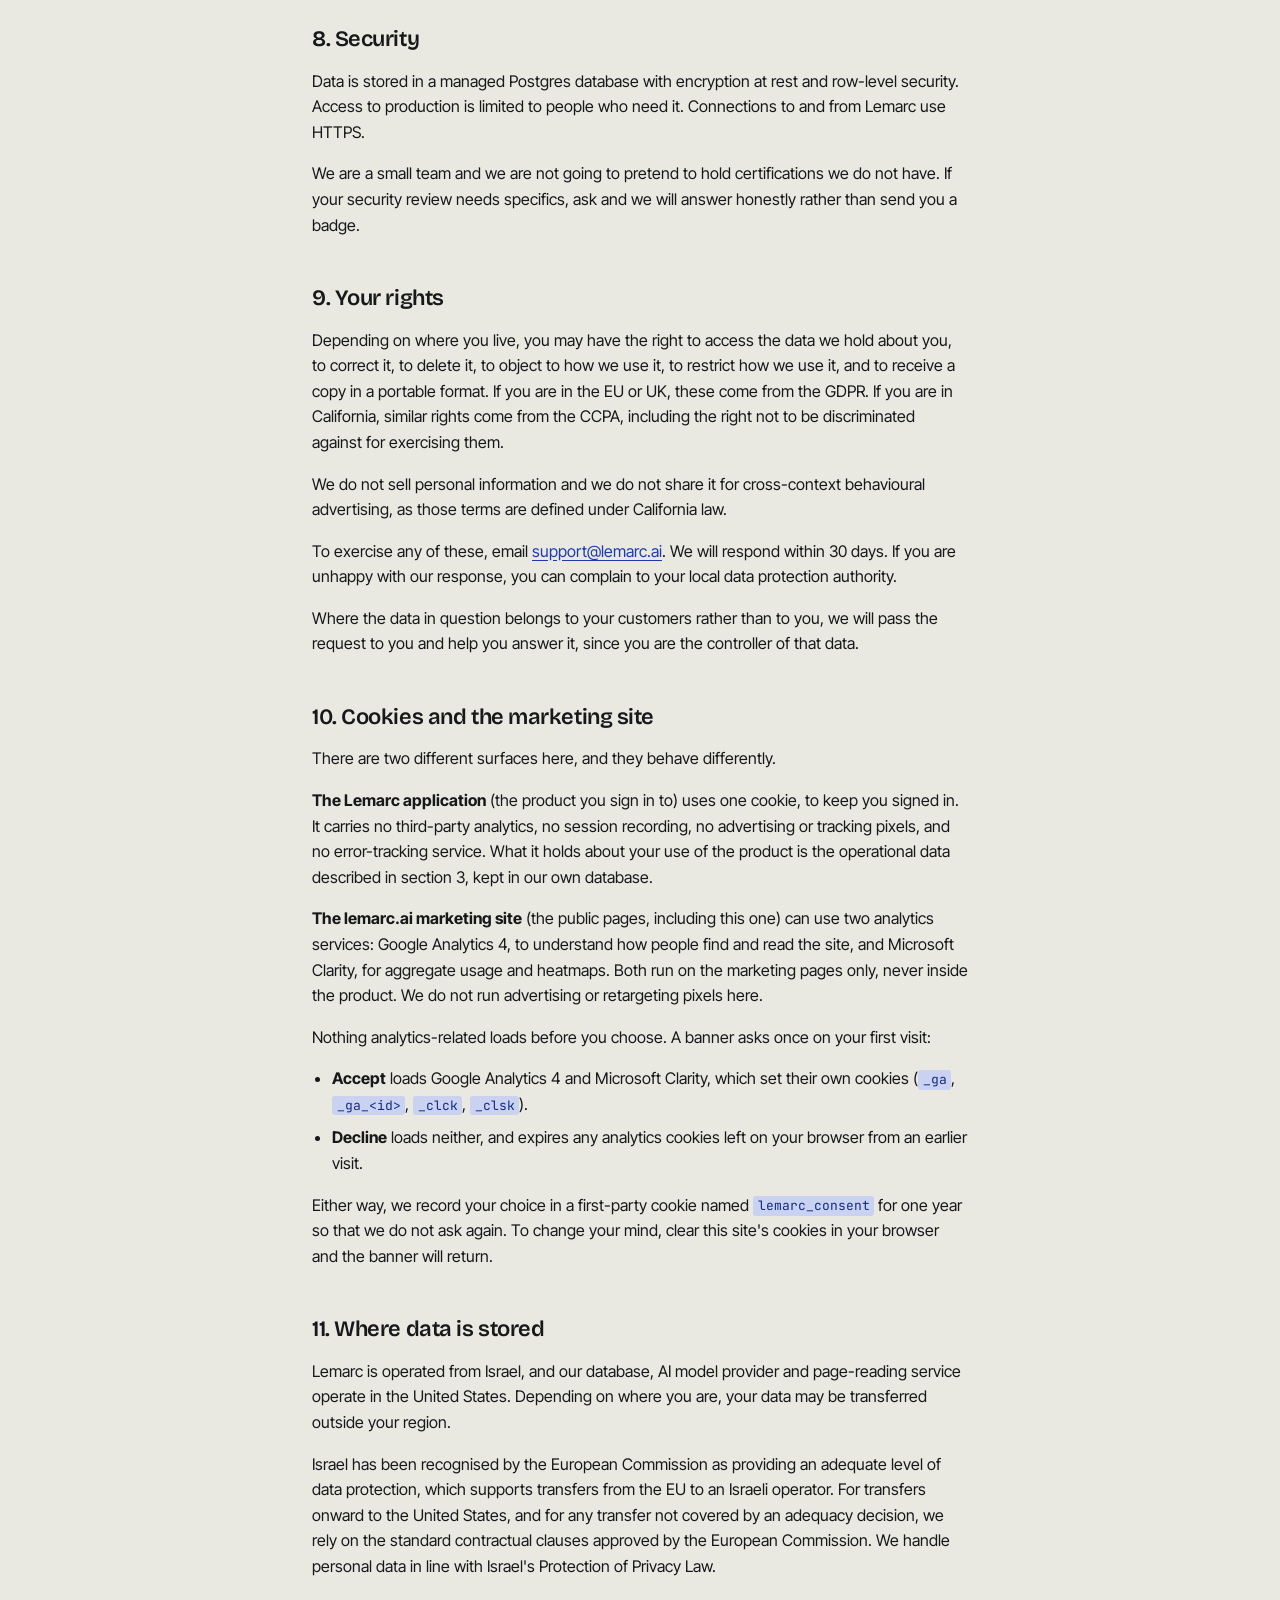
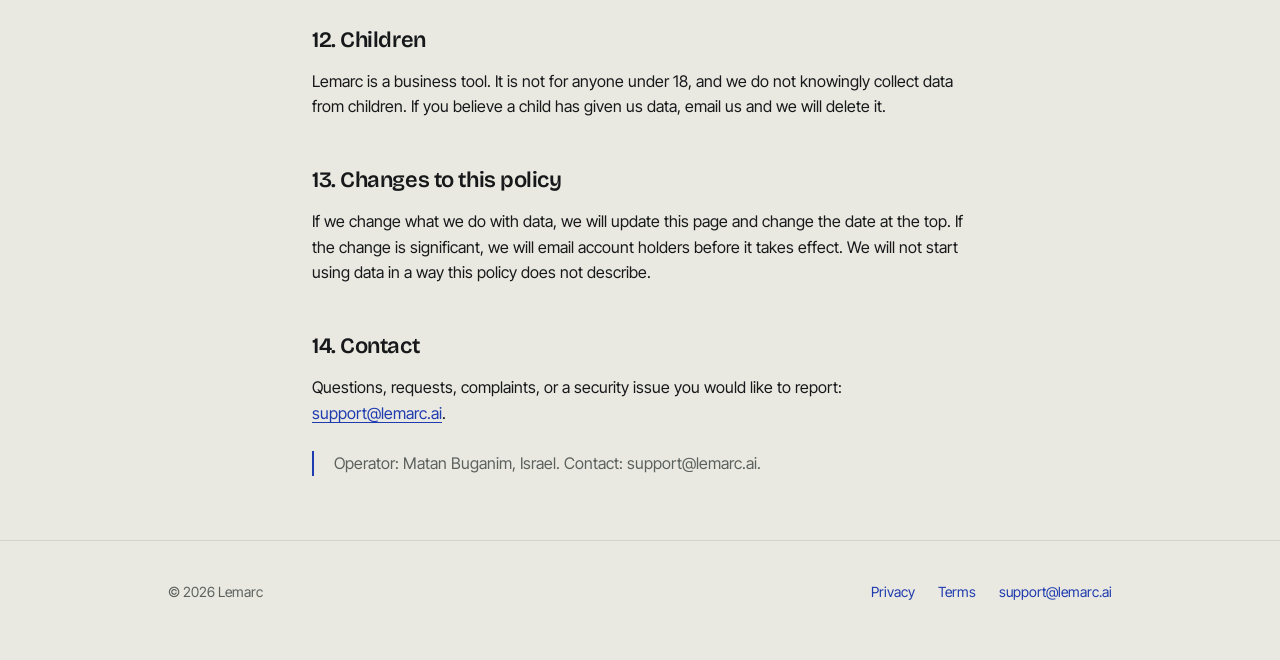
==== commit 867c2484: "bug fix, canonicals" ====
--- a/privacy/index.html
+++ b/privacy/index.html
@@ -1,9 +1,8 @@
 <!DOCTYPE html>
 <!--
   LEMARC PRIVACY POLICY  ->  lemarc.ai/privacy
-  Operator is set to Matan Buganim, Israel. Update the date on publish. Do NOT publish before migration 0078 is applied and old rows are purged.
+  Operator is set to Matan Buganim, Israel. Update the date on publish.
   This URL gets locked into the Google, Meta and LinkedIn consent screens. Do not move it.
-  Do NOT publish before migration 0078 is applied and old rows are purged.
 -->
 <html lang="en">
 <head>
@@ -11,7 +10,7 @@
 <meta name="viewport" content="width=device-width, initial-scale=1">
 <title>Privacy policy | Lemarc</title>
 <meta name="description" content="What data Lemarc handles, where it comes from, and what we do and do not do with it.">
-<link rel="canonical" href="https://lemarc.ai/privacy">
+<link rel="canonical" href="https://www.lemarc.ai/privacy">
 <link rel="preconnect" href="https://fonts.googleapis.com">
 <link rel="preconnect" href="https://fonts.gstatic.com" crossorigin>
 <link href="https://fonts.googleapis.com/css2?family=Bricolage+Grotesque:opsz,wght@12..96,600;12..96,700&family=Inter+Tight:wght@400;500;600&family=JetBrains+Mono:wght@400&display=swap" rel="stylesheet">
@@ -86,7 +85,7 @@
 <div class="wrap">
 
 <h1>Privacy policy</h1>
-<p class="stamp">Last updated 23 July 2026</p>
+<p class="stamp">Last updated 26 July 2026</p>
 
 <p class="intro">Lemarc is a marketing workspace. This policy explains what data Lemarc handles, where it comes from, what we do with it, and what we do not do with it. It is written to be read, not to be survived.</p>
 
@@ -224,7 +223,7 @@
   <li><strong>Jina Reader</strong>, a page-reading service. It receives URLs that you provide (your own site, research links) so that page content can be extracted.</li>
   <li><strong>Supabase</strong>, our database and authentication host. Your workspace data is stored there.</li>
 </ul>
-<p>These three are what the Lemarc <em>application</em> relies on. The application itself contains no product analytics, no session recording, no error-tracking service and no advertising pixels. The lemarc.ai marketing site is a separate surface with its own standard analytics and advertising tools, covered in section 10.</p>
+<p>These three are what the Lemarc <em>application</em> relies on. The application itself contains no product analytics, no session recording, no error-tracking service and no advertising pixels. The lemarc.ai marketing site is a separate surface with its own standard analytics, covered in section 10.</p>
 
 
 <h2 id="data-deletion">6. Deleting your data</h2>
@@ -262,8 +261,13 @@
 <h2 id="cookies">10. Cookies and the marketing site</h2>
 <p>There are two different surfaces here, and they behave differently.</p>
 <p><strong>The Lemarc application</strong> (the product you sign in to) uses one cookie, to keep you signed in. It carries no third-party analytics, no session recording, no advertising or tracking pixels, and no error-tracking service. What it holds about your use of the product is the operational data described in section 3, kept in our own database.</p>
-<p><strong>The lemarc.ai marketing site</strong> (the public pages, including this one) uses standard analytics to understand how people find and read it: Google Analytics, and Microsoft Clarity for aggregate usage and heatmaps. We may also place advertising pixels from platforms such as Google, Meta or LinkedIn to measure and target our own promotions. These run on the marketing pages only, never inside the product.</p>
-<p>You can control cookies through your browser, and where required we ask for your consent on the marketing site before non-essential analytics or advertising cookies are set.</p>
+<p><strong>The lemarc.ai marketing site</strong> (the public pages, including this one) can use two analytics services: Google Analytics 4, to understand how people find and read the site, and Microsoft Clarity, for aggregate usage and heatmaps. Both run on the marketing pages only, never inside the product. We do not run advertising or retargeting pixels here.</p>
+<p>Nothing analytics-related loads before you choose. A banner asks once on your first visit:</p>
+<ul>
+  <li><strong>Accept</strong> loads Google Analytics 4 and Microsoft Clarity, which set their own cookies (<code>_ga</code>, <code>_ga_&lt;id&gt;</code>, <code>_clck</code>, <code>_clsk</code>).</li>
+  <li><strong>Decline</strong> loads neither, and expires any analytics cookies left on your browser from an earlier visit.</li>
+</ul>
+<p>Either way, we record your choice in a first-party cookie named <code>lemarc_consent</code> for one year so that we do not ask again. To change your mind, clear this site's cookies in your browser and the banner will return.</p>
 
 
 <h2 id="transfers">11. Where data is stored</h2>
@@ -301,7 +305,8 @@
 <!-- ============ COOKIE CONSENT (marketing site only) ============
      Blocks GA, Clarity and any ad pixels until the visitor accepts.
      Put your real IDs in CONSENT_CONFIG below. Nothing fires before consent.
-     Choice is stored in localStorage ("lemarc_consent") so it asks once. -->
+     Choice is stored in a first-party cookie ("lemarc_consent"), localStorage as a
+     fallback, so it asks once. Declining also clears analytics cookies already set. -->
 <div id="cc" hidden>
   <div class="cc-card" role="dialog" aria-live="polite" aria-label="Cookie notice">
     <p class="cc-text">We use cookies to see how people find and read this site. Analytics only, and only if you say yes. <a href="/privacy#cookies">How we use them.</a></p>
@@ -313,6 +318,7 @@
 </div>
 
 <style>
+[hidden]{display:none !important}
 #cc{position:fixed;left:0;right:0;bottom:0;z-index:60;display:flex;justify-content:center;padding:var(--pad)}
 .cc-card{
   background:var(--ink);color:var(--paper);border-radius:8px;
@@ -338,8 +344,8 @@
 (function(){
   // ---- put your real IDs here ----
   var CONSENT_CONFIG = {
-    ga4: "",       // e.g. "G-XXXXXXX"  (Google Analytics 4)
-    clarity: ""    // e.g. "abcdefghij" (Microsoft Clarity project id)
+    ga4: "G-L07BJYTNDW",   // Google Analytics 4 measurement ID
+    clarity: "xsedkoqb2d"  // Microsoft Clarity project id
     // ad pixels: add their loaders inside enable() the same way, so they too wait for consent
   };
 
@@ -348,10 +354,11 @@
   var saved = read();
 
   if (saved === "yes") { enable(); }
-  else if (saved !== "no") { el.hidden = false; }
+  else if (saved === "no") { forget(); }
+  else { el.hidden = false; }
 
   document.getElementById("ccYes").onclick = function(){ set("yes"); enable(); };
-  document.getElementById("ccNo").onclick  = function(){ set("no"); };
+  document.getElementById("ccNo").onclick  = function(){ set("no"); forget(); };
 
   function set(v){
     // Scope to the exact host (no domain attr) so it is consistent across every
@@ -359,6 +366,19 @@
     document.cookie = KEY + "=" + v + "; path=/; max-age=31536000; samesite=lax";
     try { localStorage.setItem(KEY, v); } catch(e){}
     el.hidden = true;
+  }
+
+  // Declining applies retroactively: expire any analytics cookies an earlier visit
+  // left behind. GA and Clarity scope theirs to the registrable domain, so clear
+  // the dot-domain, bare-domain and host-only forms -- only the matching one bites.
+  function forget(){
+    var base = location.hostname.replace(/^www\./, "");
+    var scopes = ["; domain=." + base, "; domain=" + base, ""];
+    document.cookie.split("; ").forEach(function(pair){
+      var name = pair.split("=")[0];
+      if (name !== "_ga" && name.indexOf("_ga_") !== 0 && name !== "_clck" && name !== "_clsk") return;
+      scopes.forEach(function(d){ document.cookie = name + "=; path=/; max-age=0" + d; });
+    });
   }
 
   function read(){
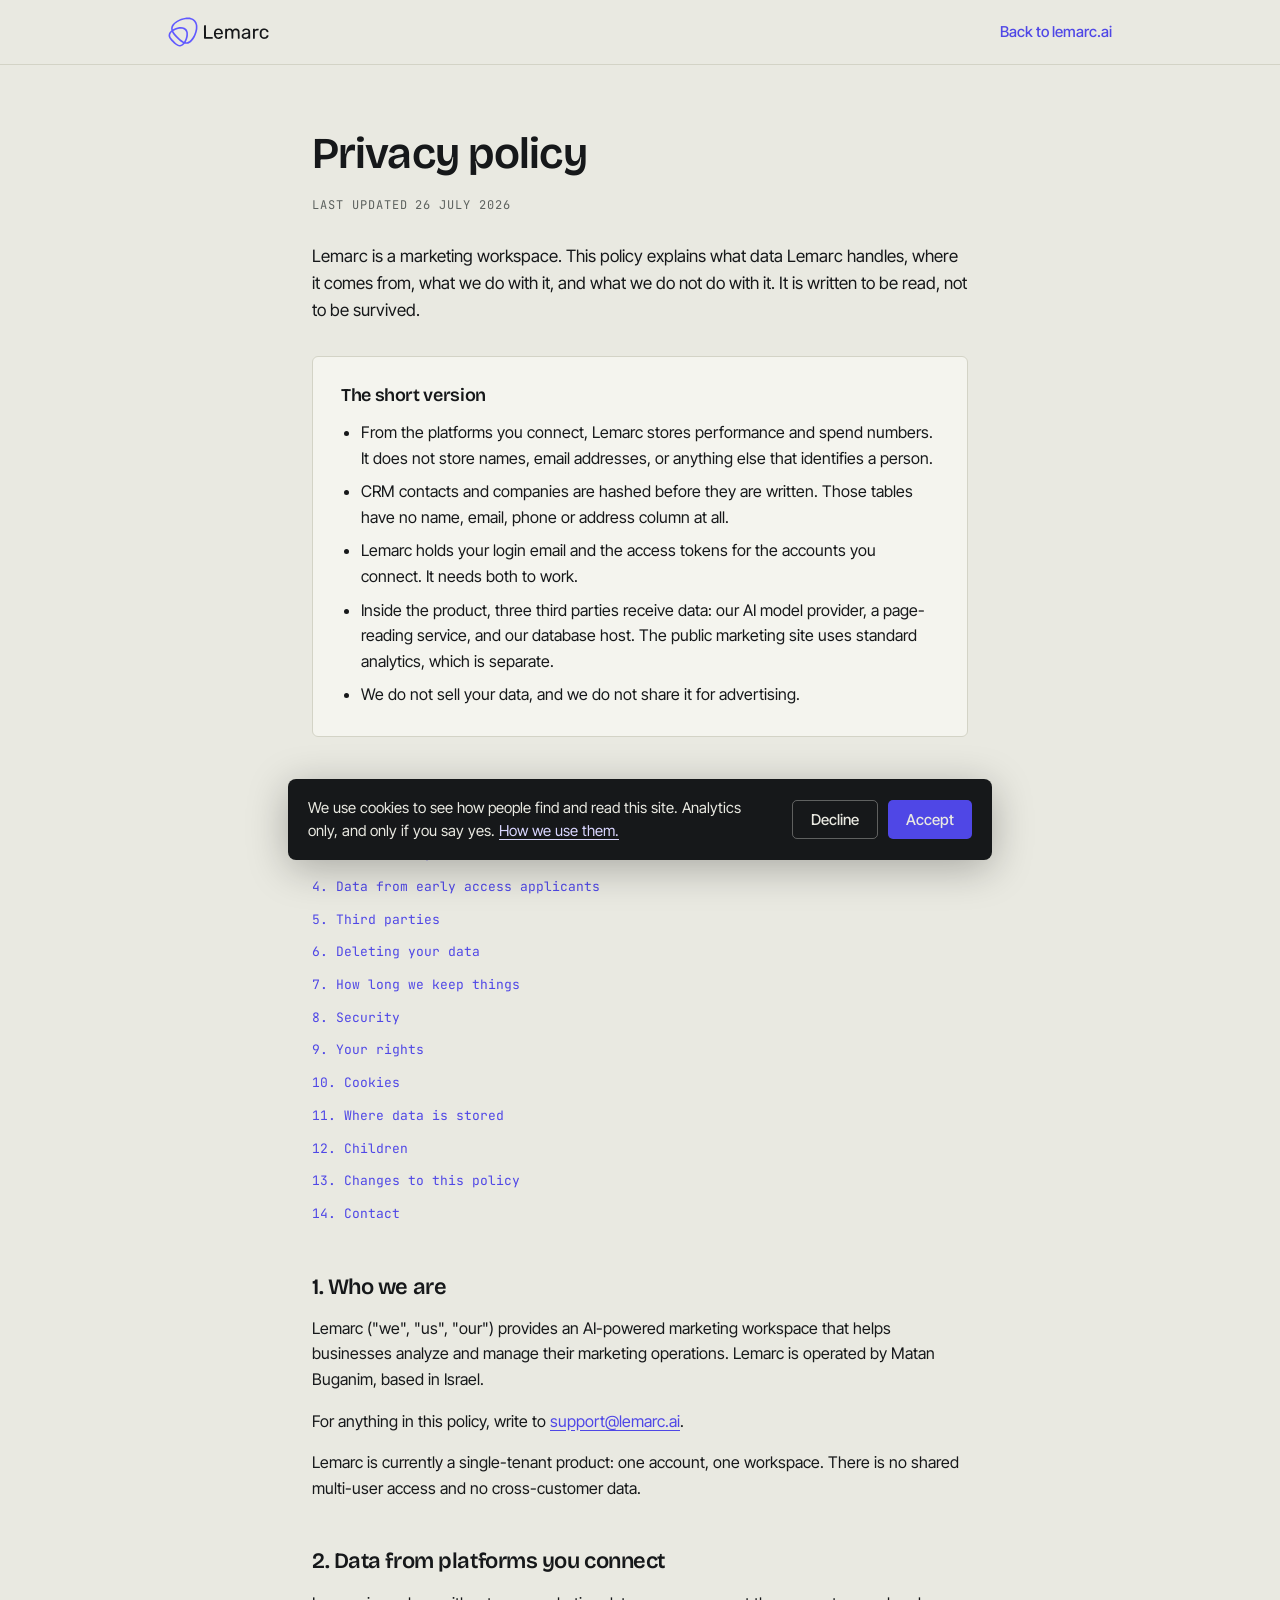
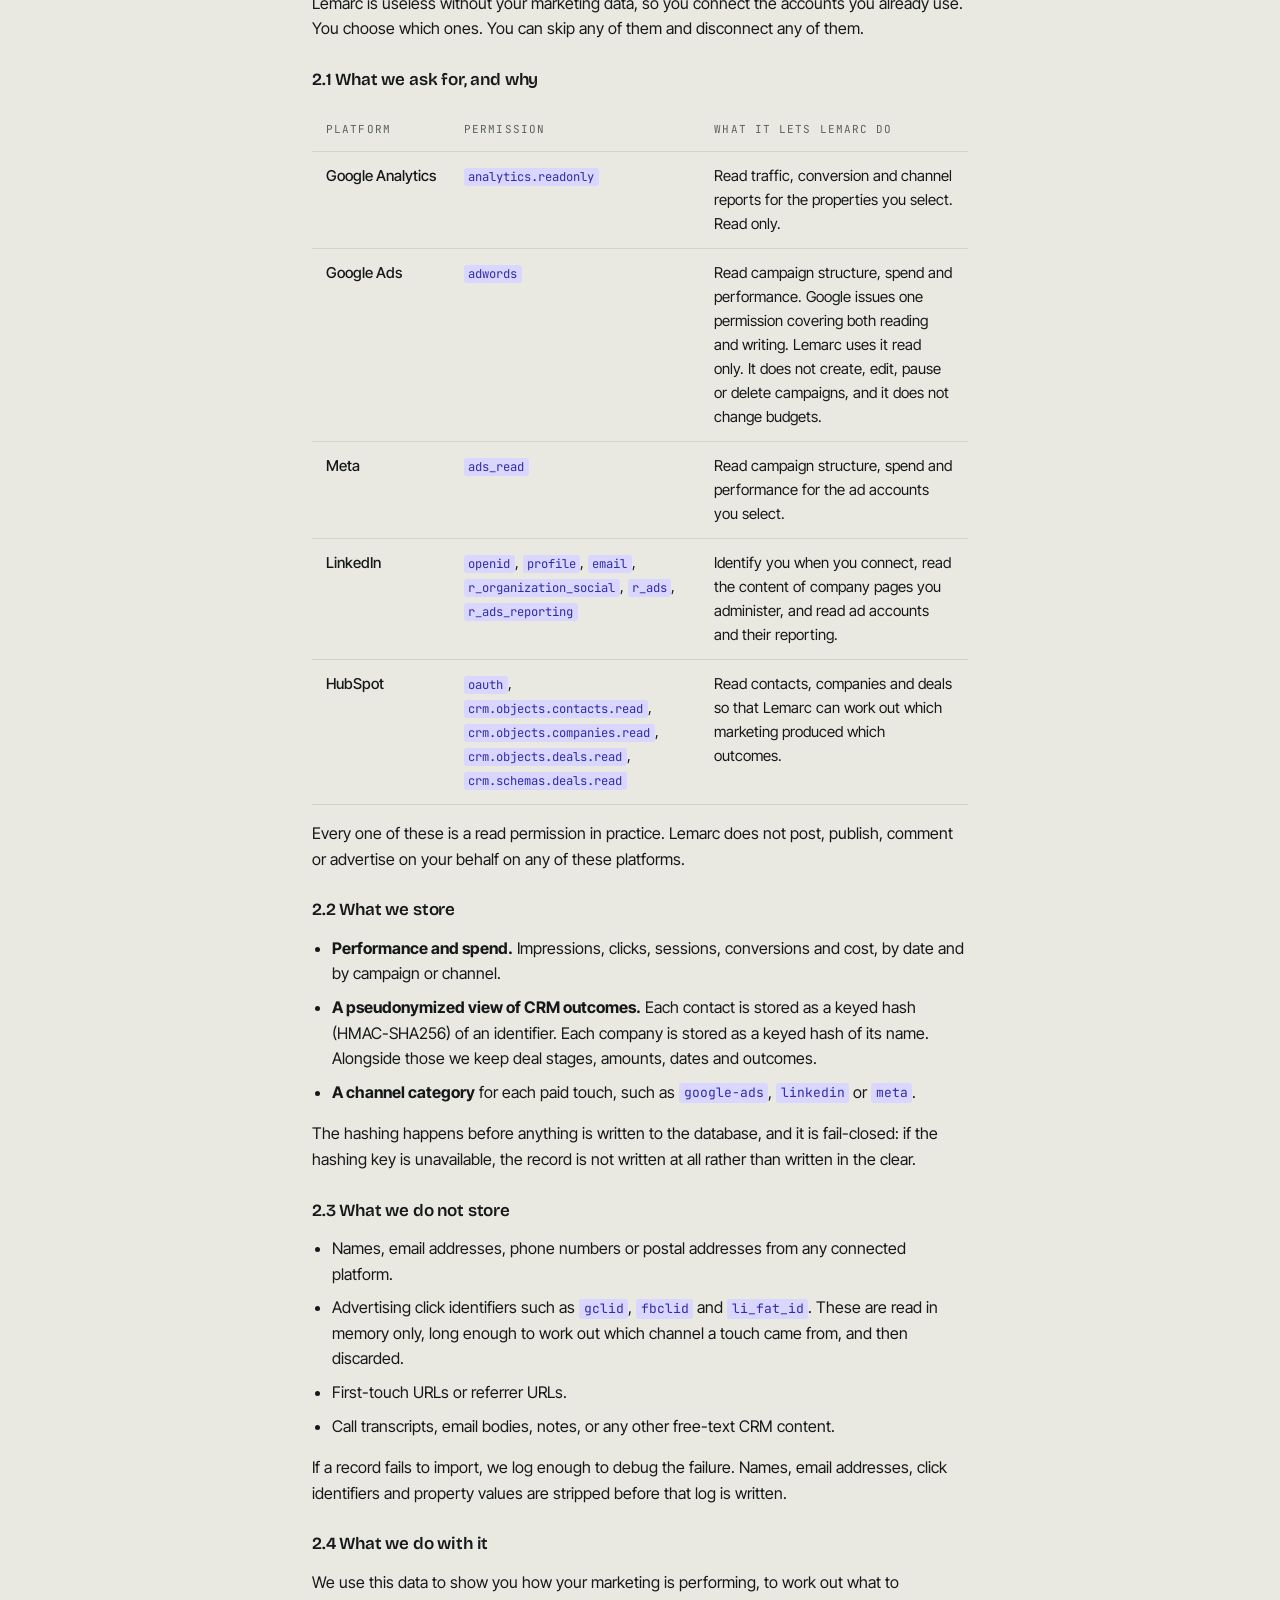
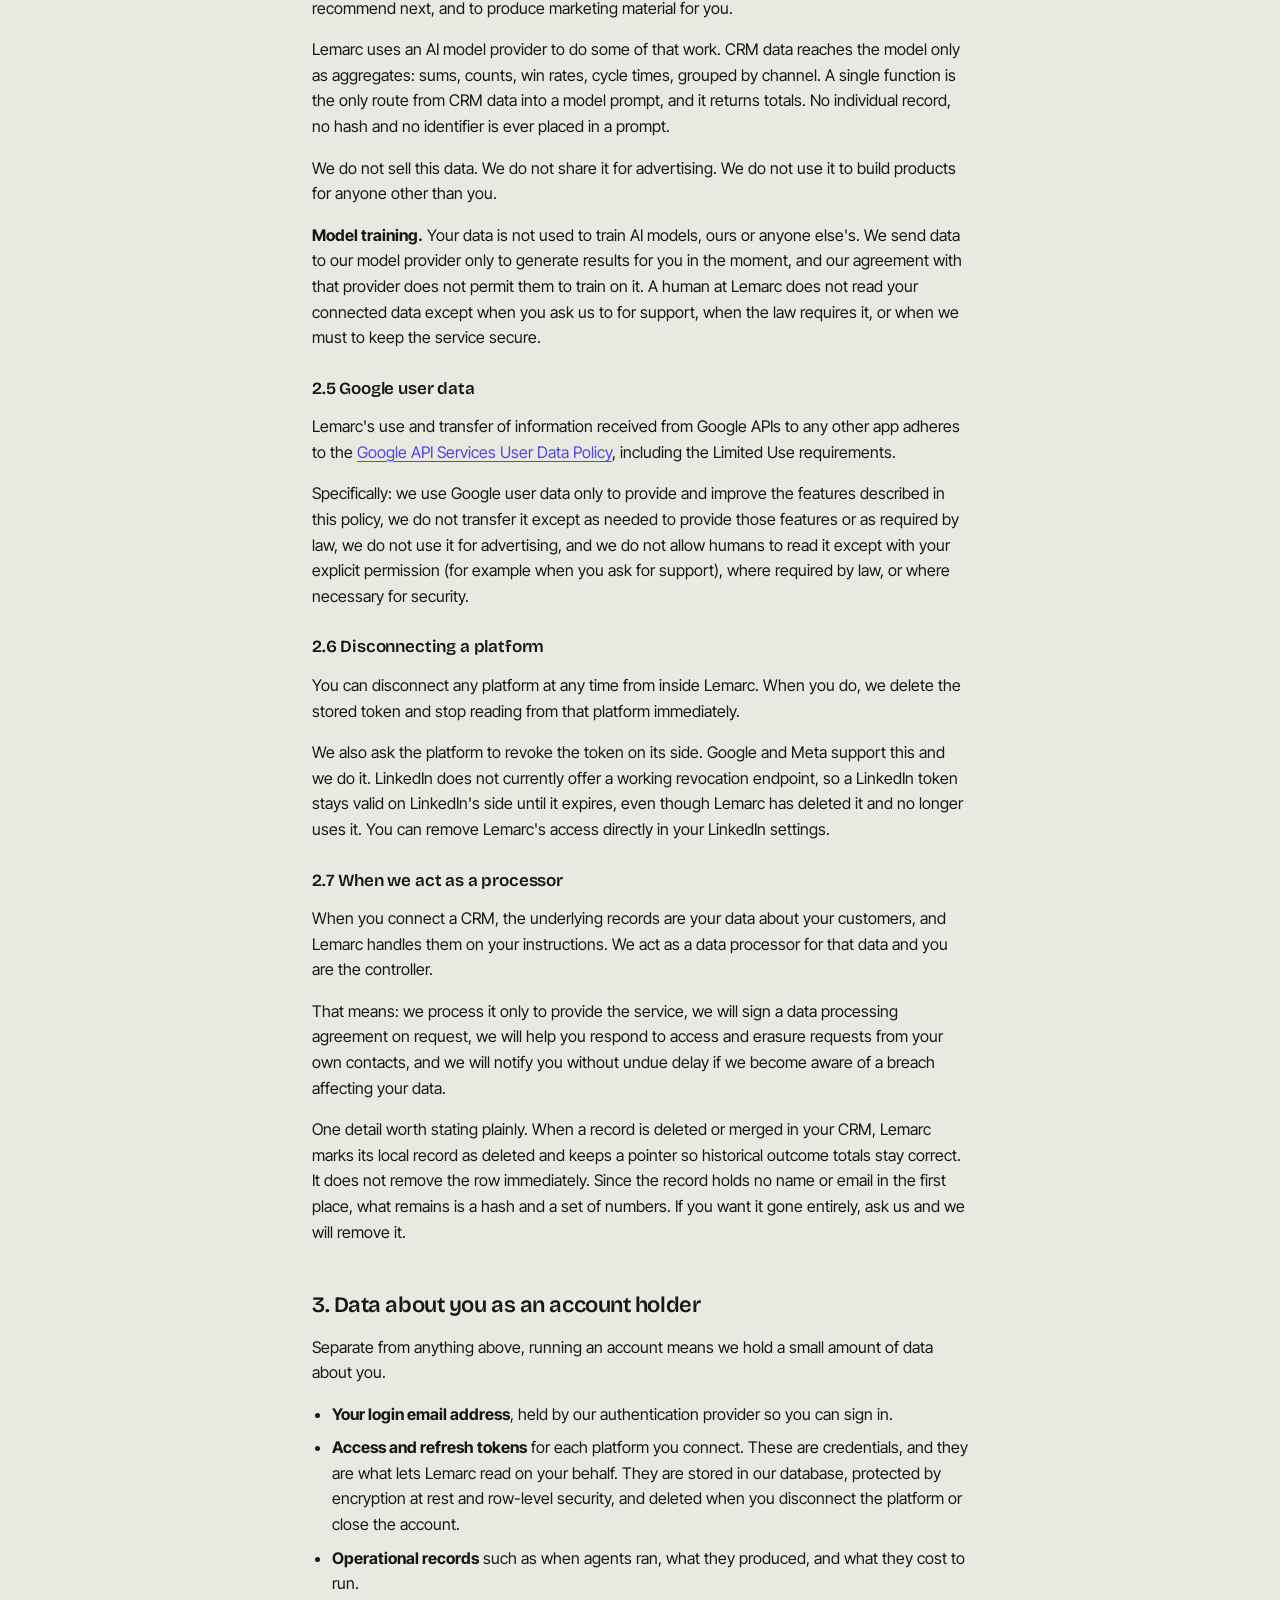
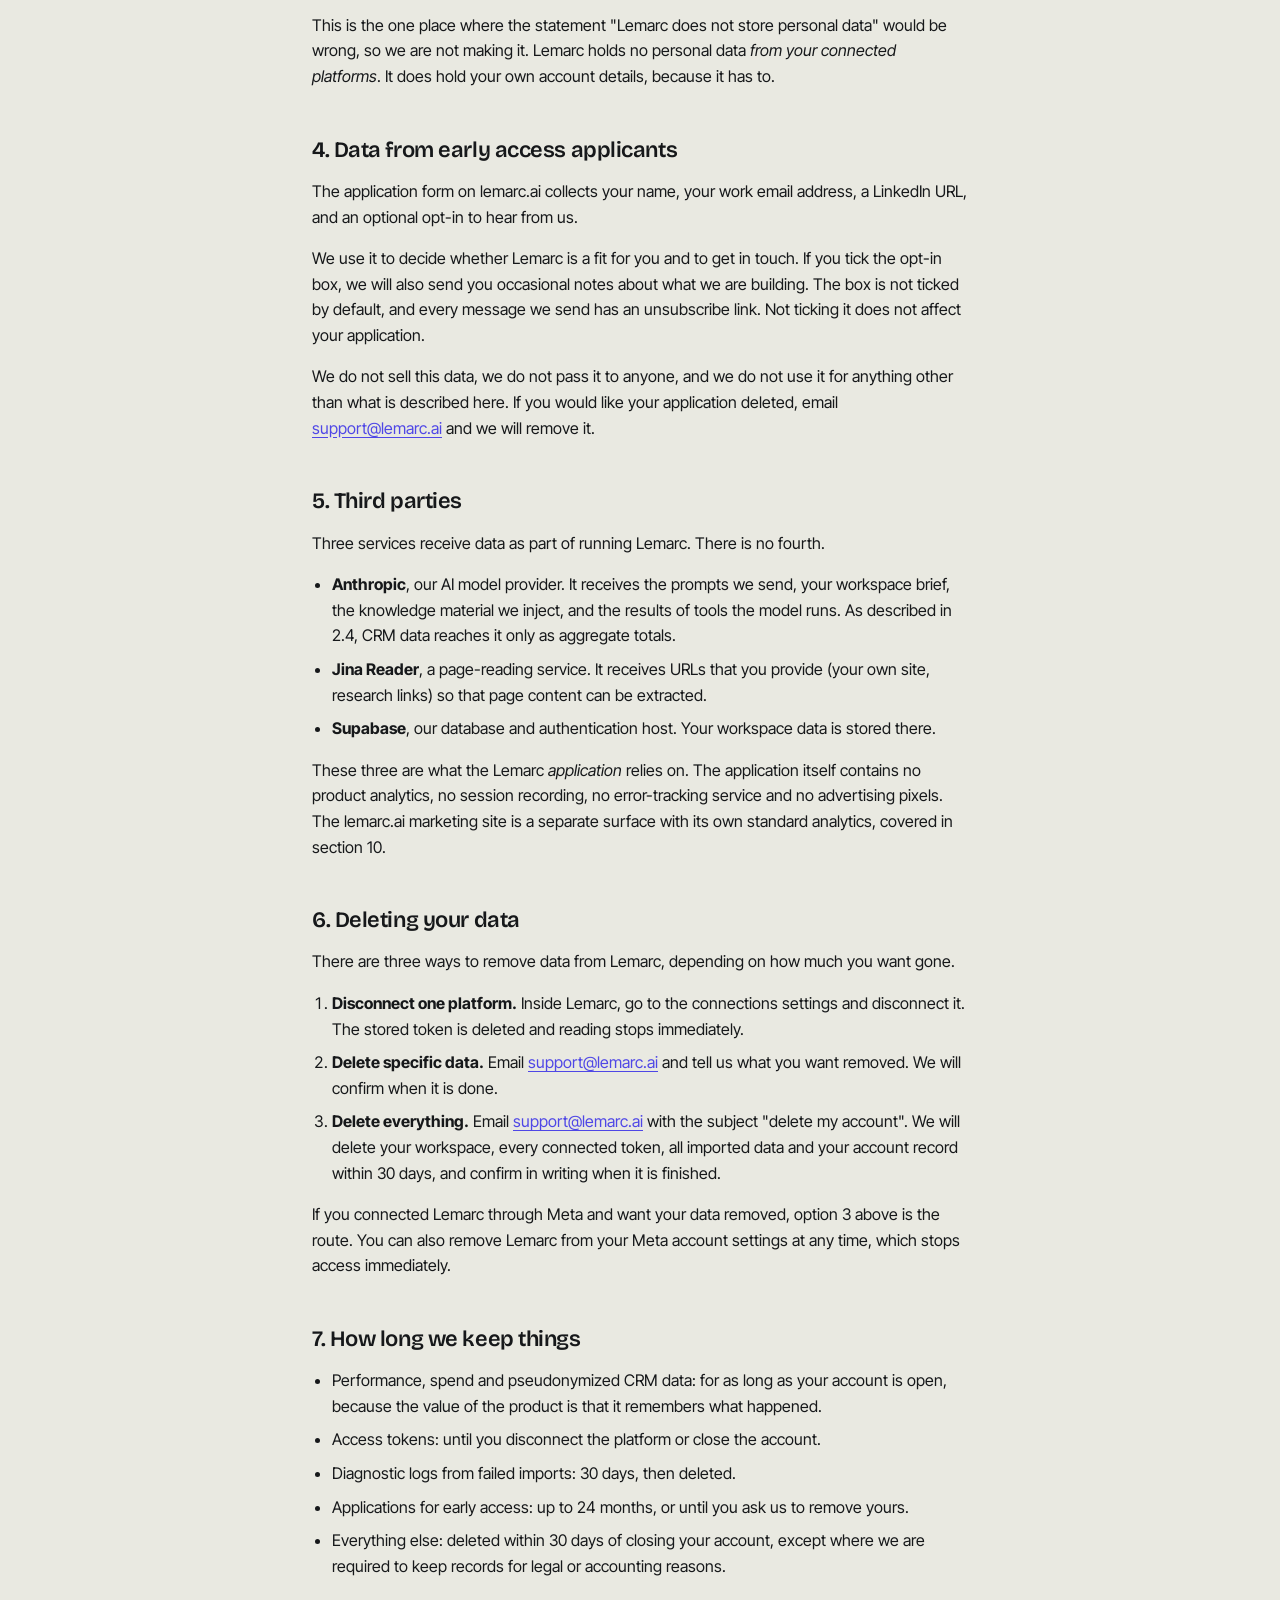
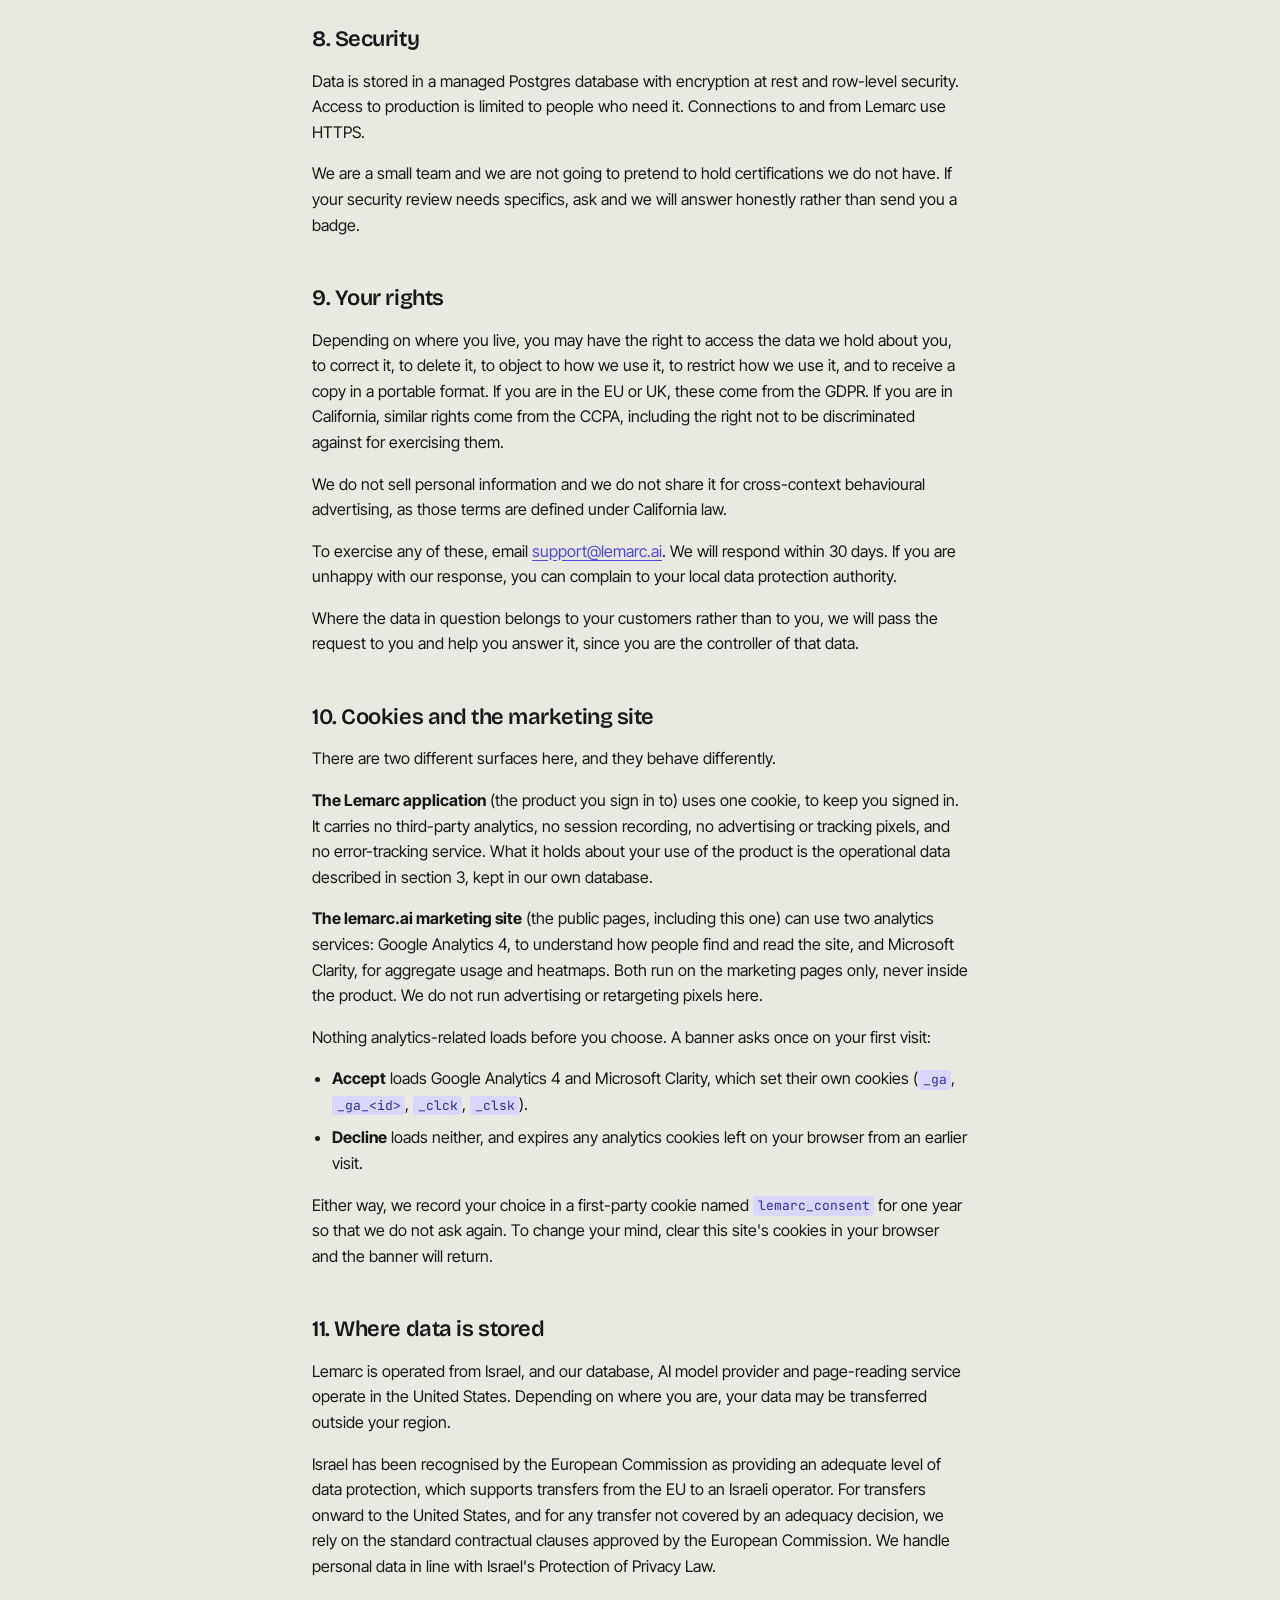
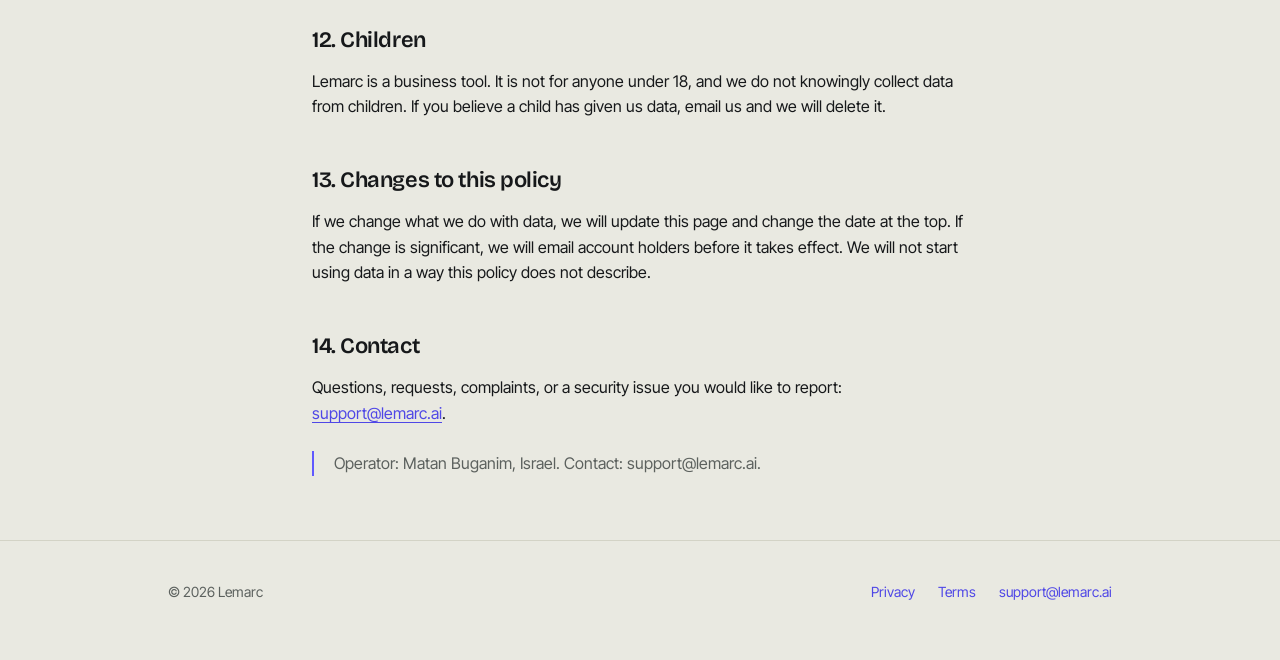
==== commit a71504e1: "new logo" ====
--- a/privacy/index.html
+++ b/privacy/index.html
@@ -11,13 +11,17 @@
 <title>Privacy policy | Lemarc</title>
 <meta name="description" content="What data Lemarc handles, where it comes from, and what we do and do not do with it.">
 <link rel="canonical" href="https://www.lemarc.ai/privacy">
+<link rel="icon" type="image/svg+xml" href="/images/logo/favicon.svg">
+<link rel="icon" href="/images/logo/favicon.ico" sizes="any">
+<link rel="apple-touch-icon" href="/images/logo/apple-touch-icon.png">
+<meta name="theme-color" content="#6059FF">
 <link rel="preconnect" href="https://fonts.googleapis.com">
 <link rel="preconnect" href="https://fonts.gstatic.com" crossorigin>
 <link href="https://fonts.googleapis.com/css2?family=Bricolage+Grotesque:opsz,wght@12..96,600;12..96,700&family=Inter+Tight:wght@400;500;600&family=JetBrains+Mono:wght@400&display=swap" rel="stylesheet">
 <style>
 :root{
   --paper:#E9E9E1;--raised:#F4F4EE;--ink:#16181A;--ink-2:#5C615E;
-  --signal:#1E3AAF;--signal-soft:#C9D2F0;--edge:#D3D3C6;
+  --signal:#4F47E6;--signal-soft:#D9D6FF;--brand:#6059FF;--edge:#D3D3C6;
   --pad:clamp(1.25rem,5vw,2.5rem);
 }
 *{box-sizing:border-box}
@@ -35,6 +39,8 @@
 .site-head .wrap{display:flex;align-items:center;justify-content:space-between;height:4rem;max-width:64rem}
 .mark{font-family:"Bricolage Grotesque",sans-serif;font-weight:700;font-size:1.375rem;letter-spacing:-0.03em;color:var(--ink);text-decoration:none}
 .mark i{font-style:normal;color:var(--signal)}
+.mark{display:inline-flex;align-items:center}
+.mark img{height:30px;width:auto;display:block}
 .head-link{font-size:0.9375rem;font-weight:500;color:var(--signal);text-decoration:none}
 
 .doc{padding:clamp(2.5rem,6vw,4rem) 0 4rem}
@@ -47,7 +53,7 @@
 p,ul,ol{margin:1rem 0 0}
 ul,ol{padding-left:1.25rem}
 li{margin-top:0.5rem}
-code{font-family:"JetBrains Mono",monospace;font-size:0.8125em;background:var(--signal-soft);color:#152B85;padding:0.1em 0.35em;border-radius:3px}
+code{font-family:"JetBrains Mono",monospace;font-size:0.8125em;background:var(--signal-soft);color:#312BA6;padding:0.1em 0.35em;border-radius:3px}
 
 .summary{margin-top:2rem;background:var(--raised);border:1px solid var(--edge);border-radius:6px;padding:clamp(1.25rem,3vw,1.75rem)}
 .summary h2{margin-top:0;font-size:1.125rem}
@@ -64,7 +70,7 @@
   text-transform:uppercase;color:var(--ink-2);font-weight:400;white-space:nowrap}
 .tbl td:first-child{white-space:nowrap;font-weight:500}
 
-.note{margin-top:1.5rem;padding-left:1.25rem;border-left:2px solid var(--signal);color:var(--ink-2)}
+.note{margin-top:1.5rem;padding-left:1.25rem;border-left:2px solid var(--brand);color:var(--ink-2)}
 
 footer{border-top:1px solid var(--edge);padding:2.5rem 0 3.5rem;font-size:0.875rem;color:var(--ink-2)}
 footer .wrap{display:flex;flex-wrap:wrap;gap:1.25rem;justify-content:space-between;align-items:center;max-width:64rem}
@@ -76,7 +82,7 @@
 
 <header class="site-head">
   <div class="wrap">
-    <a class="mark" href="/">lem<i>arc</i></a>
+    <a class="mark" href="/" aria-label="Lemarc home"><img src="/images/logo/lemarc-logo.svg" alt="Lemarc" width="101" height="30"></a>
     <a class="head-link" href="/">Back to lemarc.ai</a>
   </div>
 </header>
@@ -334,7 +340,7 @@
   padding:0.55rem 1.125rem;border-radius:5px;border:0;
   background:var(--signal);color:var(--paper);
 }
-.cc-btn:hover{background:#3350c8}
+.cc-btn:hover{background:#4038CC}
 .cc-ghost{background:transparent;color:var(--paper);border:1px solid rgba(233,233,225,.35)}
 .cc-ghost:hover{background:rgba(233,233,225,.1)}
 @media(max-width:32rem){.cc-actions{flex:1 1 100%}.cc-btn{flex:1}}
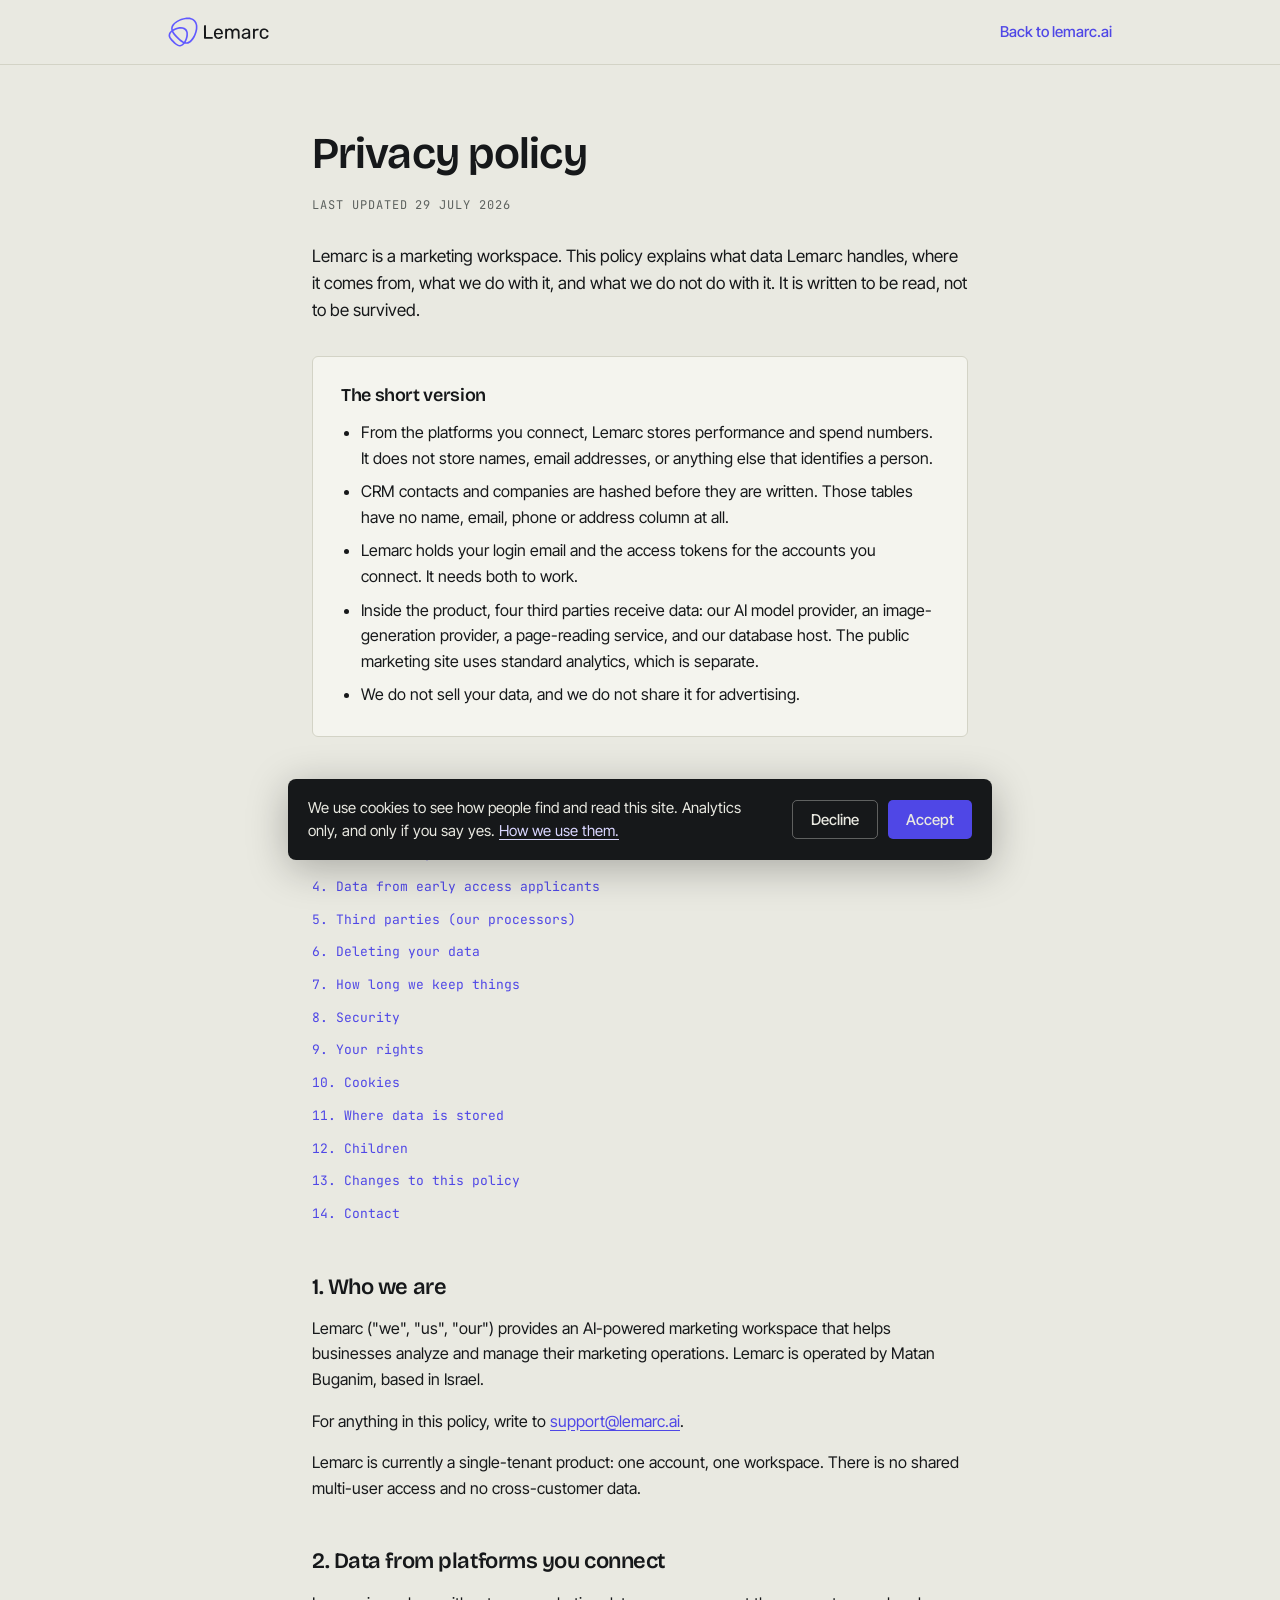
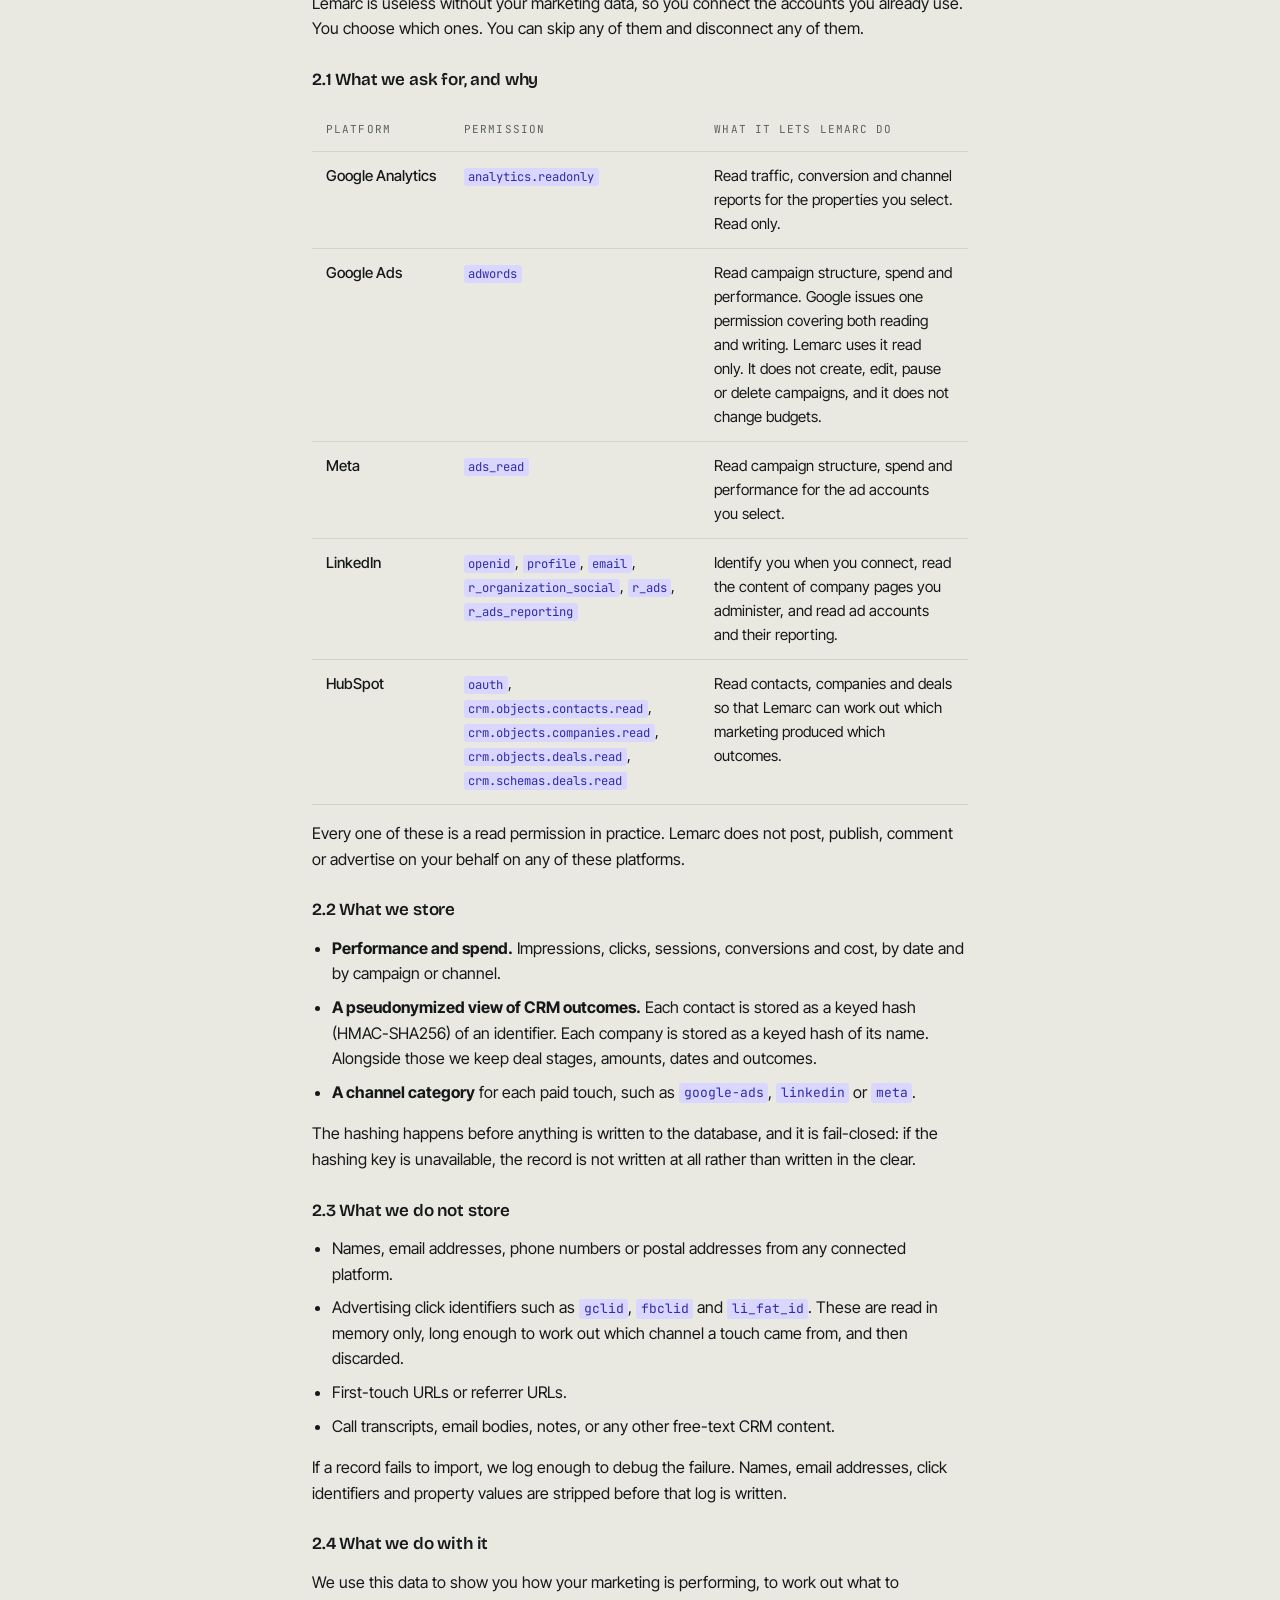
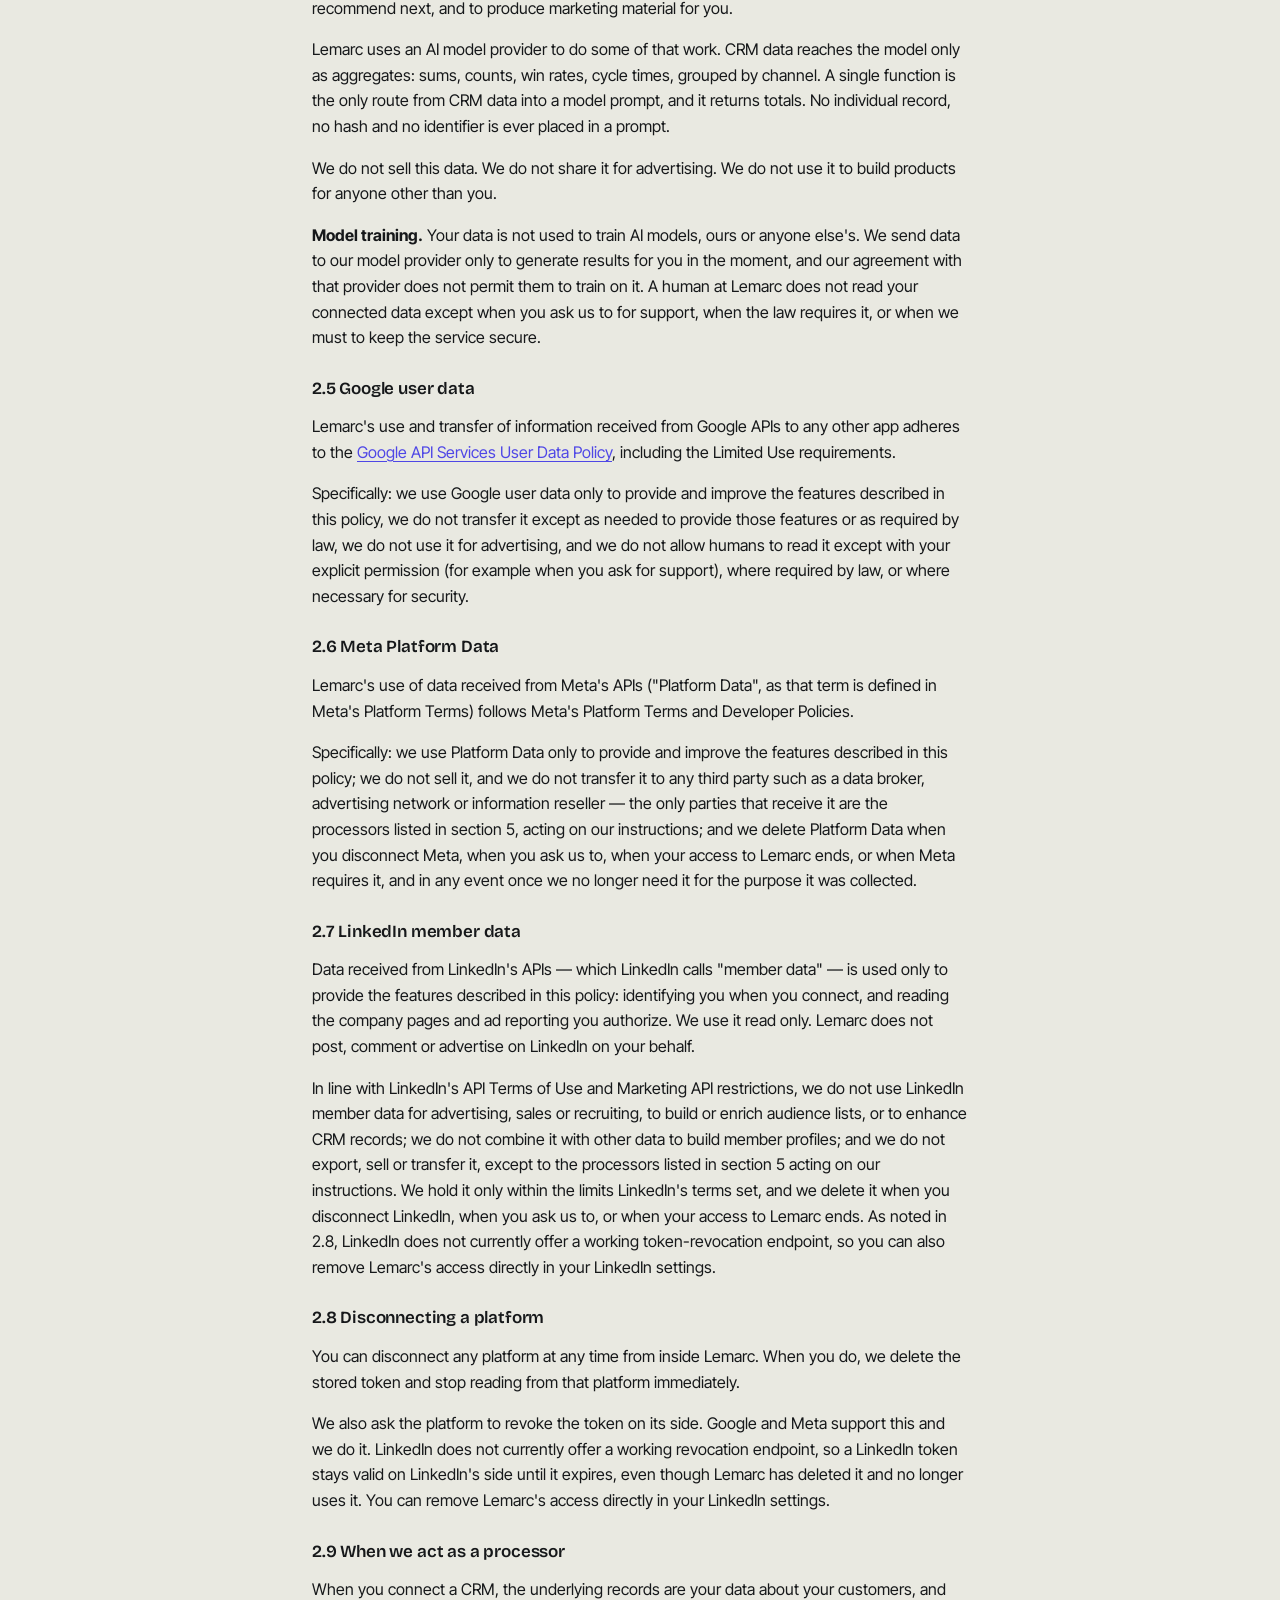
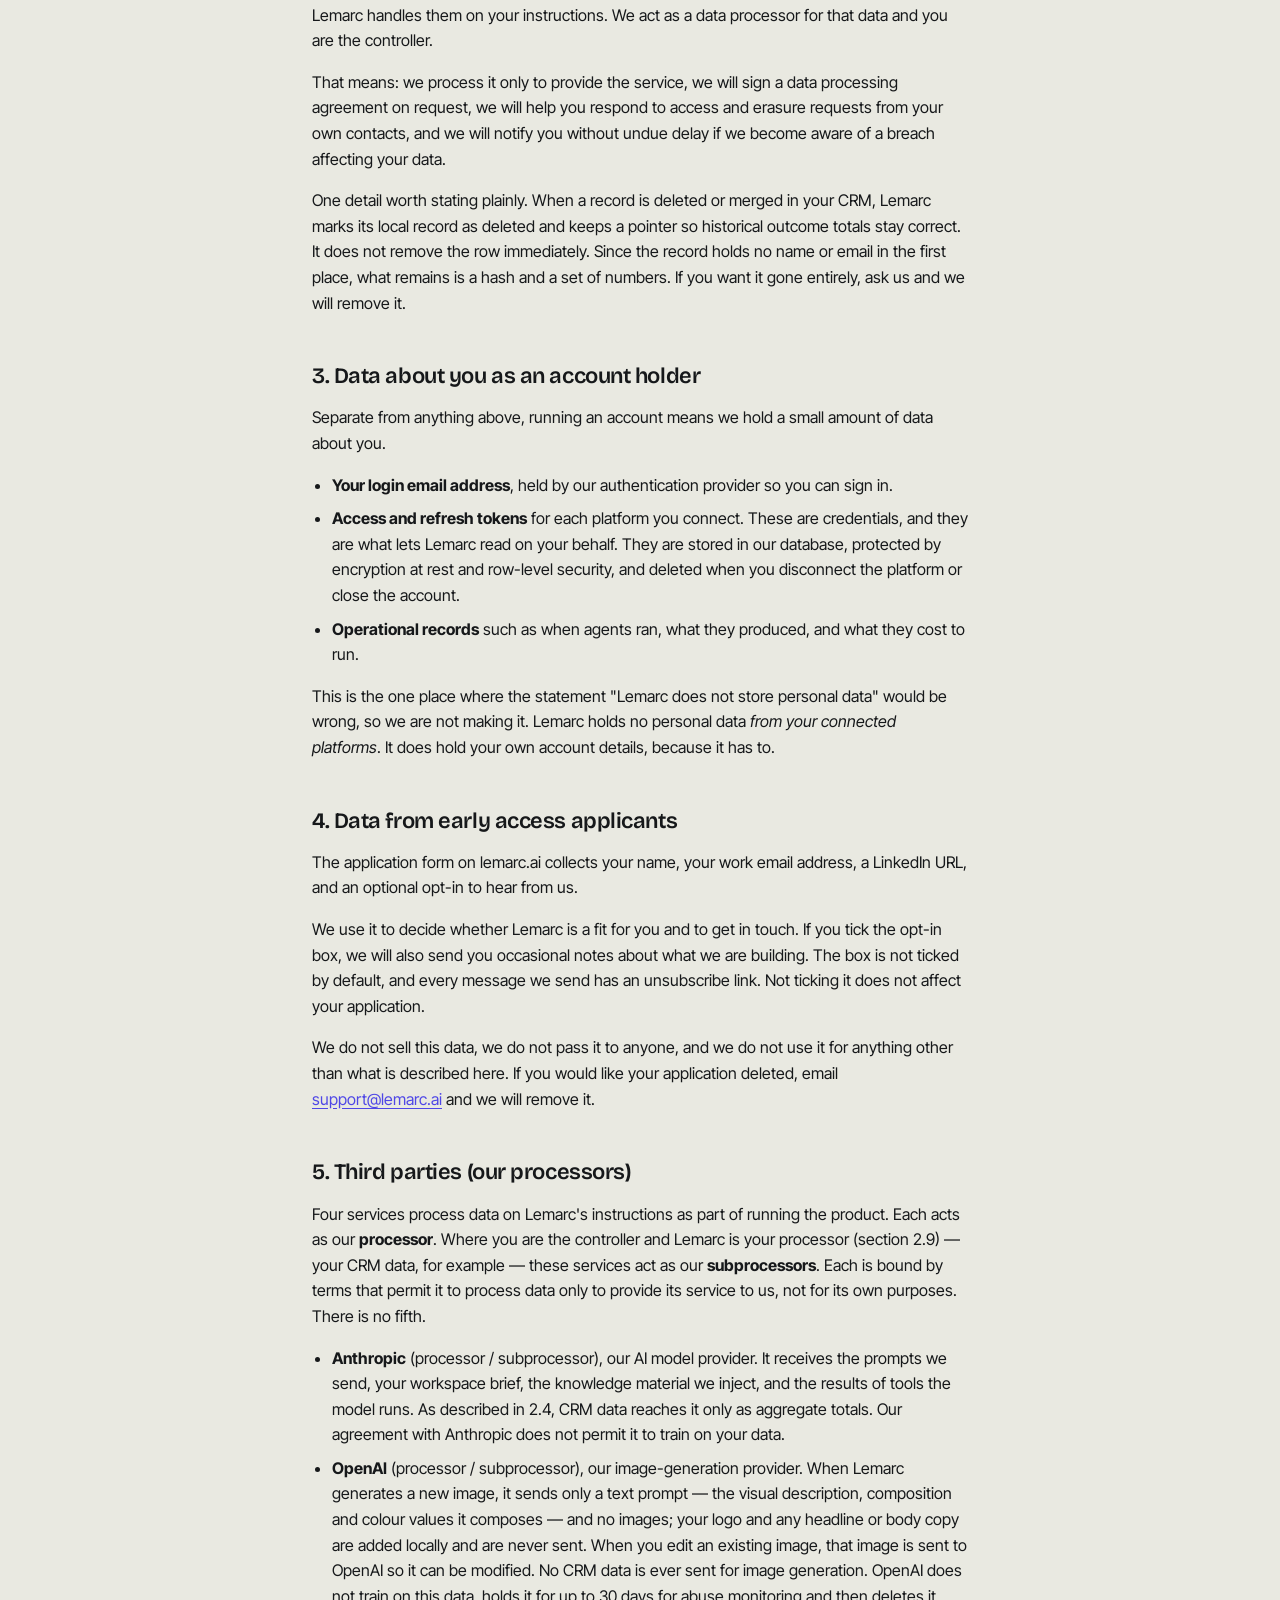
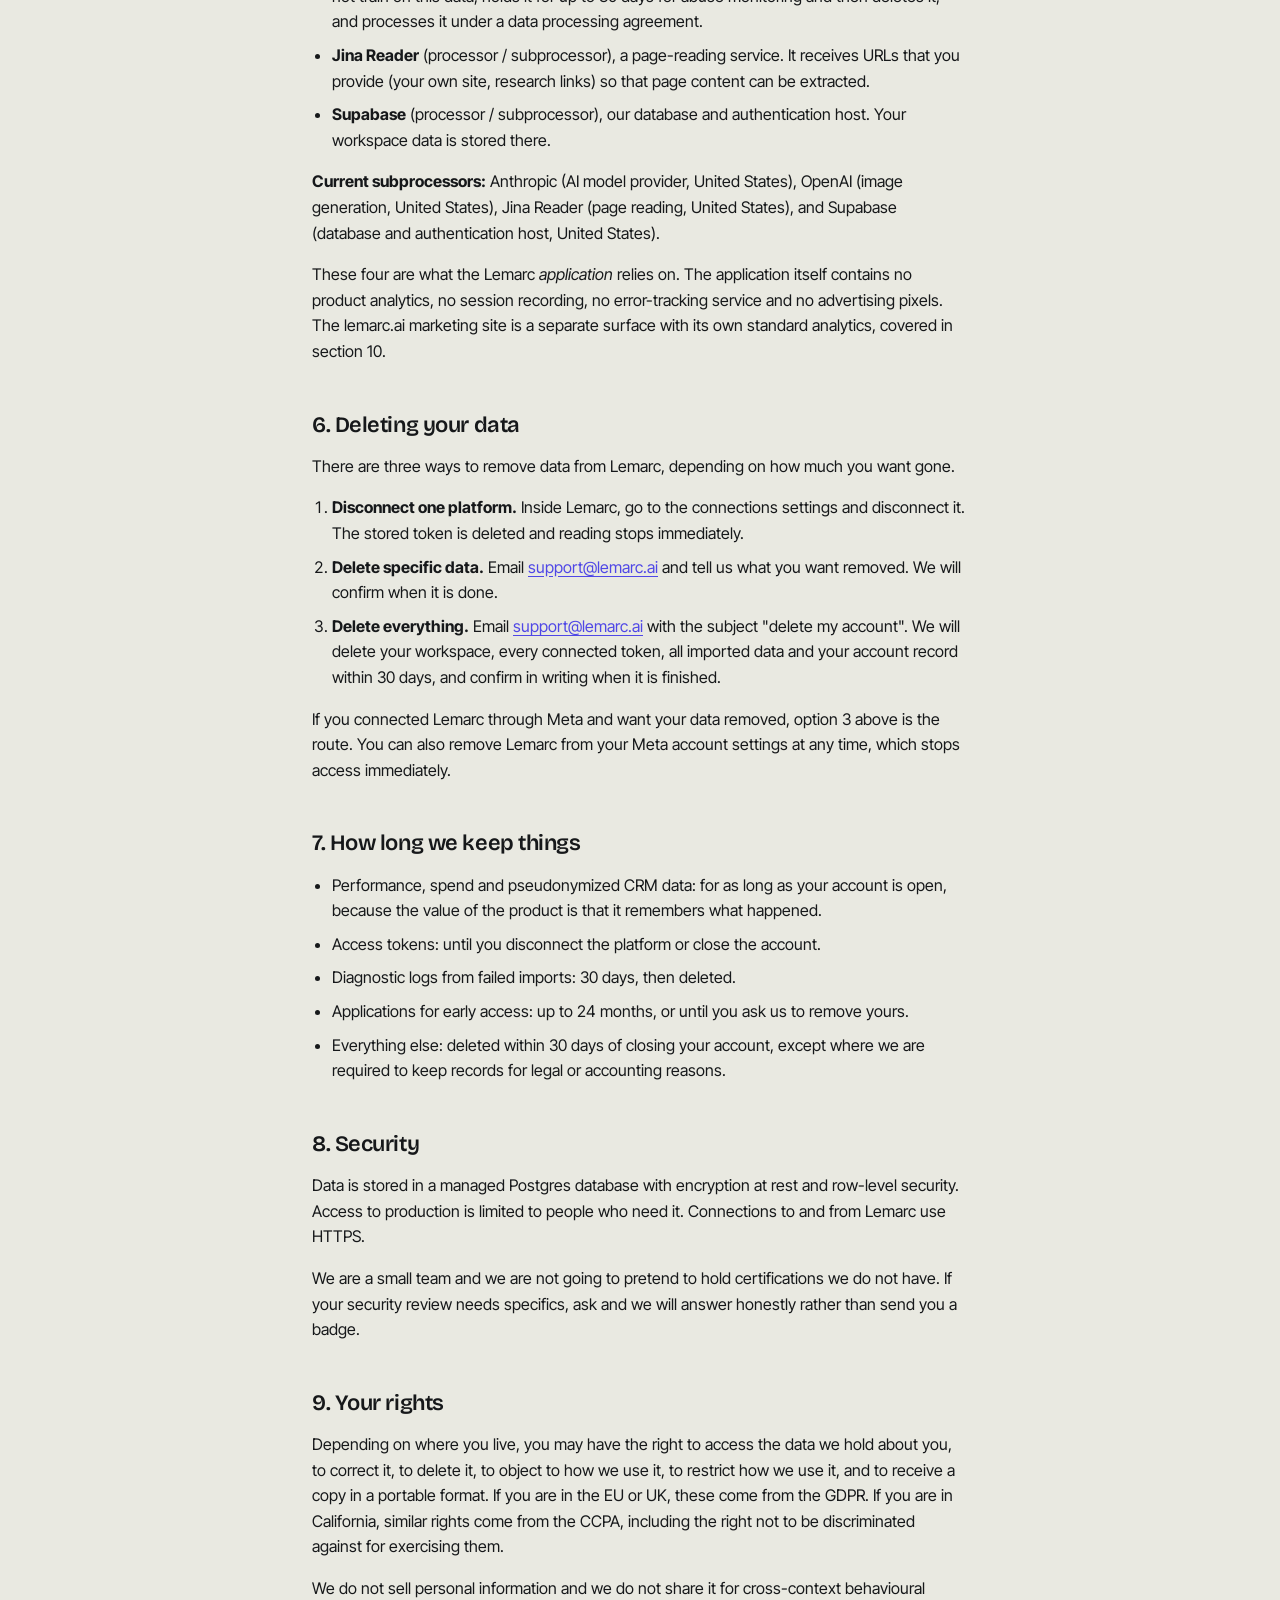
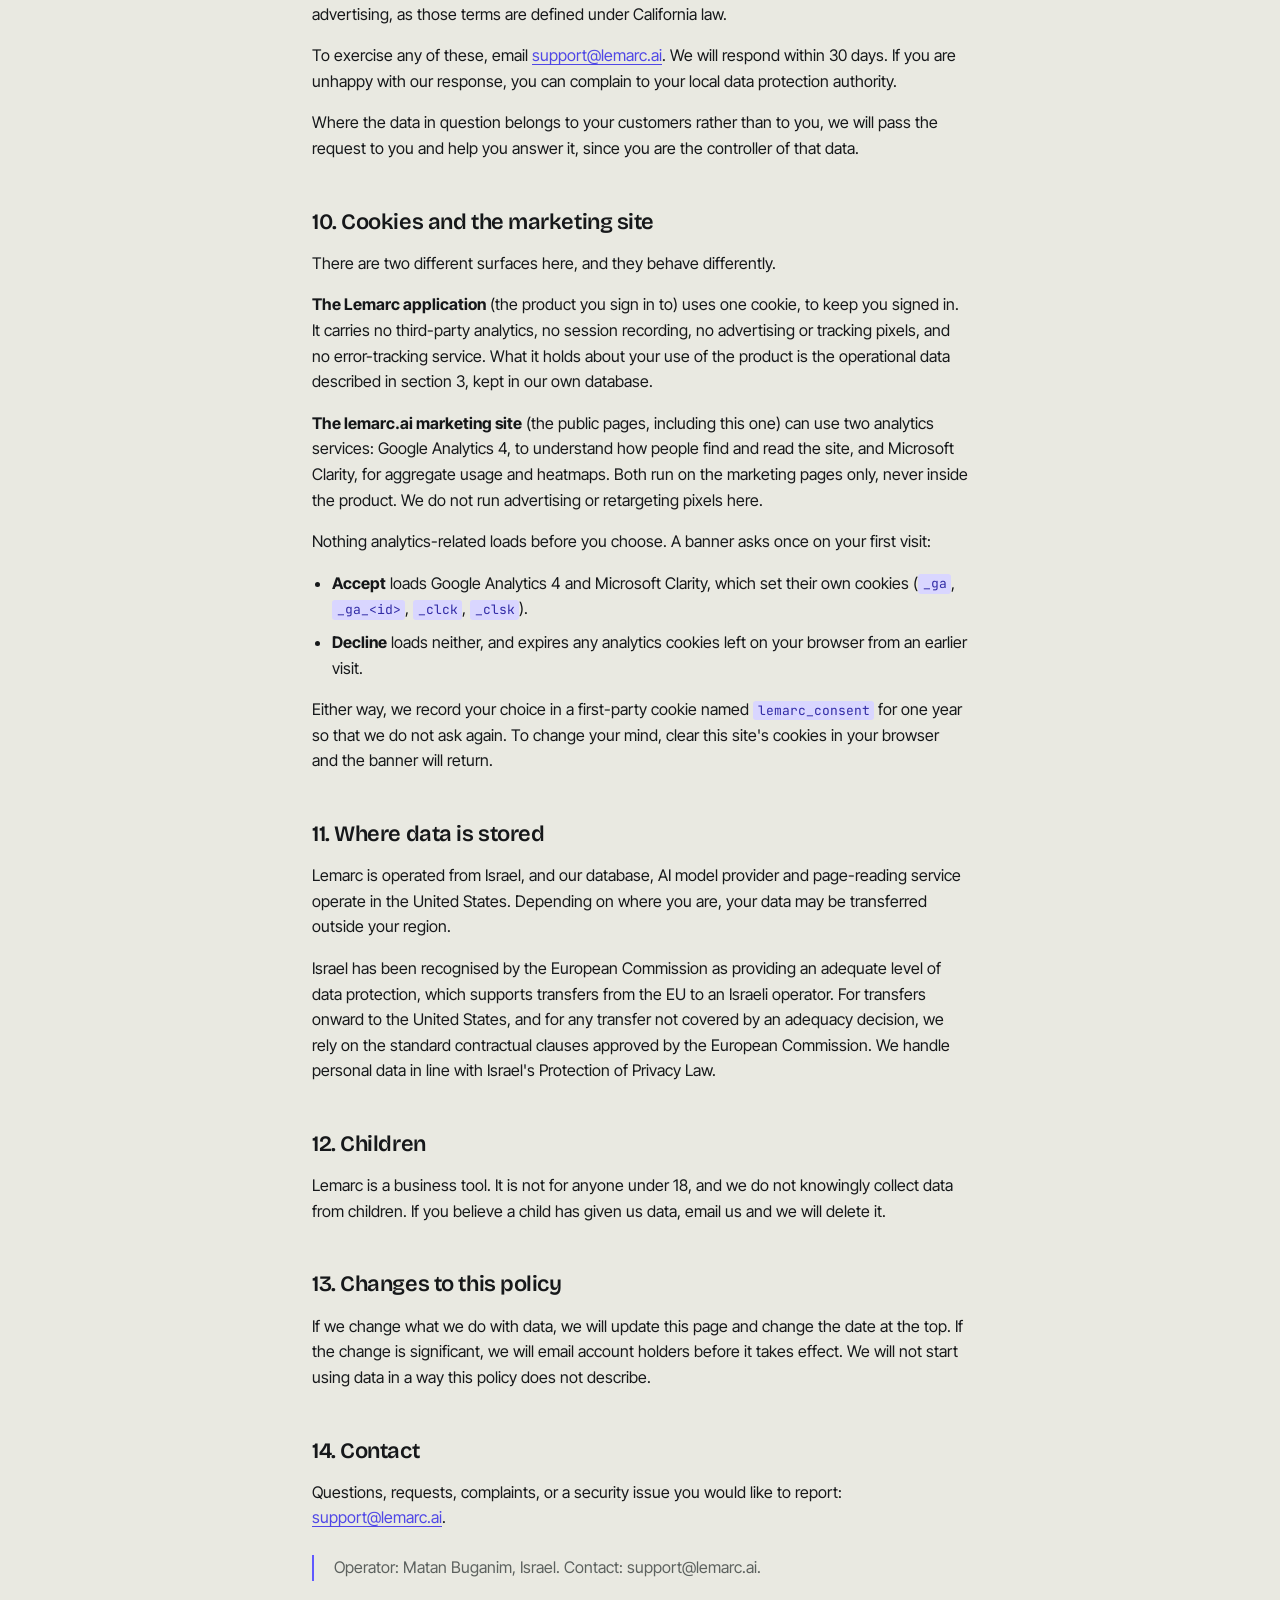
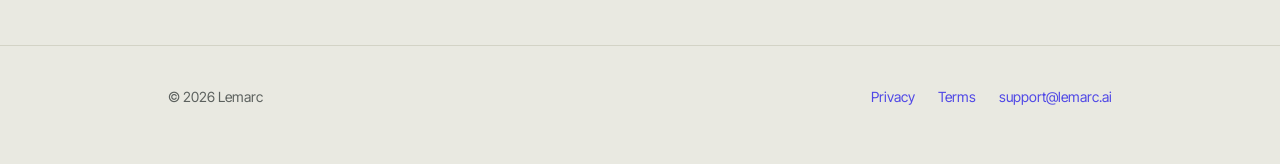
==== commit 8935597a: "privacy update" ====
--- a/privacy/index.html
+++ b/privacy/index.html
@@ -11,6 +11,22 @@
 <title>Privacy policy | Lemarc</title>
 <meta name="description" content="What data Lemarc handles, where it comes from, and what we do and do not do with it.">
 <link rel="canonical" href="https://www.lemarc.ai/privacy">
+<meta name="robots" content="index, follow, max-image-preview:large, max-snippet:-1, max-video-preview:-1">
+<meta property="og:site_name" content="Lemarc">
+<meta property="og:locale" content="en_US">
+<meta property="og:type" content="website">
+<meta property="og:url" content="https://www.lemarc.ai/privacy">
+<meta property="og:title" content="Privacy policy | Lemarc">
+<meta property="og:description" content="What data Lemarc handles, where it comes from, and what we do and do not do with it.">
+<meta property="og:image" content="https://www.lemarc.ai/images/logo/og-image.png">
+<meta property="og:image:width" content="1200">
+<meta property="og:image:height" content="630">
+<meta property="og:image:alt" content="Lemarc. More you. Coming soon.">
+<meta name="twitter:card" content="summary_large_image">
+<meta name="twitter:title" content="Privacy policy | Lemarc">
+<meta name="twitter:description" content="What data Lemarc handles, where it comes from, and what we do and do not do with it.">
+<meta name="twitter:image" content="https://www.lemarc.ai/images/logo/og-image.png">
+<meta name="twitter:image:alt" content="Lemarc. More you. Coming soon.">
 <link rel="icon" type="image/svg+xml" href="/images/logo/favicon.svg">
 <link rel="icon" href="/images/logo/favicon.ico" sizes="any">
 <link rel="apple-touch-icon" href="/images/logo/apple-touch-icon.png">
@@ -91,7 +107,7 @@
 <div class="wrap">
 
 <h1>Privacy policy</h1>
-<p class="stamp">Last updated 26 July 2026</p>
+<p class="stamp">Last updated 29 July 2026</p>
 
 <p class="intro">Lemarc is a marketing workspace. This policy explains what data Lemarc handles, where it comes from, what we do with it, and what we do not do with it. It is written to be read, not to be survived.</p>
 
@@ -101,7 +117,7 @@
     <li>From the platforms you connect, Lemarc stores performance and spend numbers. It does not store names, email addresses, or anything else that identifies a person.</li>
     <li>CRM contacts and companies are hashed before they are written. Those tables have no name, email, phone or address column at all.</li>
     <li>Lemarc holds your login email and the access tokens for the accounts you connect. It needs both to work.</li>
-    <li>Inside the product, three third parties receive data: our AI model provider, a page-reading service, and our database host. The public marketing site uses standard analytics, which is separate.</li>
+    <li>Inside the product, four third parties receive data: our AI model provider, an image-generation provider, a page-reading service, and our database host. The public marketing site uses standard analytics, which is separate.</li>
     <li>We do not sell your data, and we do not share it for advertising.</li>
   </ul>
 </div>
@@ -111,7 +127,7 @@
   <li><a href="#connected">2. Data from platforms you connect</a></li>
   <li><a href="#account">3. Data about you as an account holder</a></li>
   <li><a href="#applicants">4. Data from early access applicants</a></li>
-  <li><a href="#third-parties">5. Third parties</a></li>
+  <li><a href="#third-parties">5. Third parties (our processors)</a></li>
   <li><a href="#data-deletion">6. Deleting your data</a></li>
   <li><a href="#retention">7. How long we keep things</a></li>
   <li><a href="#security">8. Security</a></li>
@@ -196,11 +212,19 @@
 <p>Lemarc's use and transfer of information received from Google APIs to any other app adheres to the <a href="https://developers.google.com/terms/api-services-user-data-policy" rel="noopener">Google API Services User Data Policy</a>, including the Limited Use requirements.</p>
 <p>Specifically: we use Google user data only to provide and improve the features described in this policy, we do not transfer it except as needed to provide those features or as required by law, we do not use it for advertising, and we do not allow humans to read it except with your explicit permission (for example when you ask for support), where required by law, or where necessary for security.</p>
 
-<h3>2.6 Disconnecting a platform</h3>
+<h3>2.6 Meta Platform Data</h3>
+<p>Lemarc's use of data received from Meta's APIs ("Platform Data", as that term is defined in Meta's Platform Terms) follows Meta's Platform Terms and Developer Policies.</p>
+<p>Specifically: we use Platform Data only to provide and improve the features described in this policy; we do not sell it, and we do not transfer it to any third party such as a data broker, advertising network or information reseller — the only parties that receive it are the processors listed in section 5, acting on our instructions; and we delete Platform Data when you disconnect Meta, when you ask us to, when your access to Lemarc ends, or when Meta requires it, and in any event once we no longer need it for the purpose it was collected.</p>
+
+<h3>2.7 LinkedIn member data</h3>
+<p>Data received from LinkedIn's APIs — which LinkedIn calls "member data" — is used only to provide the features described in this policy: identifying you when you connect, and reading the company pages and ad reporting you authorize. We use it read only. Lemarc does not post, comment or advertise on LinkedIn on your behalf.</p>
+<p>In line with LinkedIn's API Terms of Use and Marketing API restrictions, we do not use LinkedIn member data for advertising, sales or recruiting, to build or enrich audience lists, or to enhance CRM records; we do not combine it with other data to build member profiles; and we do not export, sell or transfer it, except to the processors listed in section 5 acting on our instructions. We hold it only within the limits LinkedIn's terms set, and we delete it when you disconnect LinkedIn, when you ask us to, or when your access to Lemarc ends. As noted in 2.8, LinkedIn does not currently offer a working token-revocation endpoint, so you can also remove Lemarc's access directly in your LinkedIn settings.</p>
+
+<h3>2.8 Disconnecting a platform</h3>
 <p>You can disconnect any platform at any time from inside Lemarc. When you do, we delete the stored token and stop reading from that platform immediately.</p>
 <p>We also ask the platform to revoke the token on its side. Google and Meta support this and we do it. LinkedIn does not currently offer a working revocation endpoint, so a LinkedIn token stays valid on LinkedIn's side until it expires, even though Lemarc has deleted it and no longer uses it. You can remove Lemarc's access directly in your LinkedIn settings.</p>
 
-<h3>2.7 When we act as a processor</h3>
+<h3>2.9 When we act as a processor</h3>
 <p>When you connect a CRM, the underlying records are your data about your customers, and Lemarc handles them on your instructions. We act as a data processor for that data and you are the controller.</p>
 <p>That means: we process it only to provide the service, we will sign a data processing agreement on request, we will help you respond to access and erasure requests from your own contacts, and we will notify you without undue delay if we become aware of a breach affecting your data.</p>
 <p>One detail worth stating plainly. When a record is deleted or merged in your CRM, Lemarc marks its local record as deleted and keeps a pointer so historical outcome totals stay correct. It does not remove the row immediately. Since the record holds no name or email in the first place, what remains is a hash and a set of numbers. If you want it gone entirely, ask us and we will remove it.</p>
@@ -222,14 +246,16 @@
 <p>We do not sell this data, we do not pass it to anyone, and we do not use it for anything other than what is described here. If you would like your application deleted, email <a href="mailto:support@lemarc.ai">support@lemarc.ai</a> and we will remove it.</p>
 
 
-<h2 id="third-parties">5. Third parties</h2>
-<p>Three services receive data as part of running Lemarc. There is no fourth.</p>
-<ul>
-  <li><strong>Anthropic</strong>, our AI model provider. It receives the prompts we send, your workspace brief, the knowledge material we inject, and the results of tools the model runs. As described in 2.4, CRM data reaches it only as aggregate totals.</li>
-  <li><strong>Jina Reader</strong>, a page-reading service. It receives URLs that you provide (your own site, research links) so that page content can be extracted.</li>
-  <li><strong>Supabase</strong>, our database and authentication host. Your workspace data is stored there.</li>
-</ul>
-<p>These three are what the Lemarc <em>application</em> relies on. The application itself contains no product analytics, no session recording, no error-tracking service and no advertising pixels. The lemarc.ai marketing site is a separate surface with its own standard analytics, covered in section 10.</p>
+<h2 id="third-parties">5. Third parties (our processors)</h2>
+<p>Four services process data on Lemarc's instructions as part of running the product. Each acts as our <strong>processor</strong>. Where you are the controller and Lemarc is your processor (section 2.9) — your CRM data, for example — these services act as our <strong>subprocessors</strong>. Each is bound by terms that permit it to process data only to provide its service to us, not for its own purposes. There is no fifth.</p>
+<ul>
+  <li><strong>Anthropic</strong> (processor / subprocessor), our AI model provider. It receives the prompts we send, your workspace brief, the knowledge material we inject, and the results of tools the model runs. As described in 2.4, CRM data reaches it only as aggregate totals. Our agreement with Anthropic does not permit it to train on your data.</li>
+  <li><strong>OpenAI</strong> (processor / subprocessor), our image-generation provider. When Lemarc generates a new image, it sends only a text prompt — the visual description, composition and colour values it composes — and no images; your logo and any headline or body copy are added locally and are never sent. When you edit an existing image, that image is sent to OpenAI so it can be modified. No CRM data is ever sent for image generation. OpenAI does not train on this data, holds it for up to 30 days for abuse monitoring and then deletes it, and processes it under a data processing agreement.</li>
+  <li><strong>Jina Reader</strong> (processor / subprocessor), a page-reading service. It receives URLs that you provide (your own site, research links) so that page content can be extracted.</li>
+  <li><strong>Supabase</strong> (processor / subprocessor), our database and authentication host. Your workspace data is stored there.</li>
+</ul>
+<p><strong>Current subprocessors:</strong> Anthropic (AI model provider, United States), OpenAI (image generation, United States), Jina Reader (page reading, United States), and Supabase (database and authentication host, United States).</p>
+<p>These four are what the Lemarc <em>application</em> relies on. The application itself contains no product analytics, no session recording, no error-tracking service and no advertising pixels. The lemarc.ai marketing site is a separate surface with its own standard analytics, covered in section 10.</p>
 
 
 <h2 id="data-deletion">6. Deleting your data</h2>
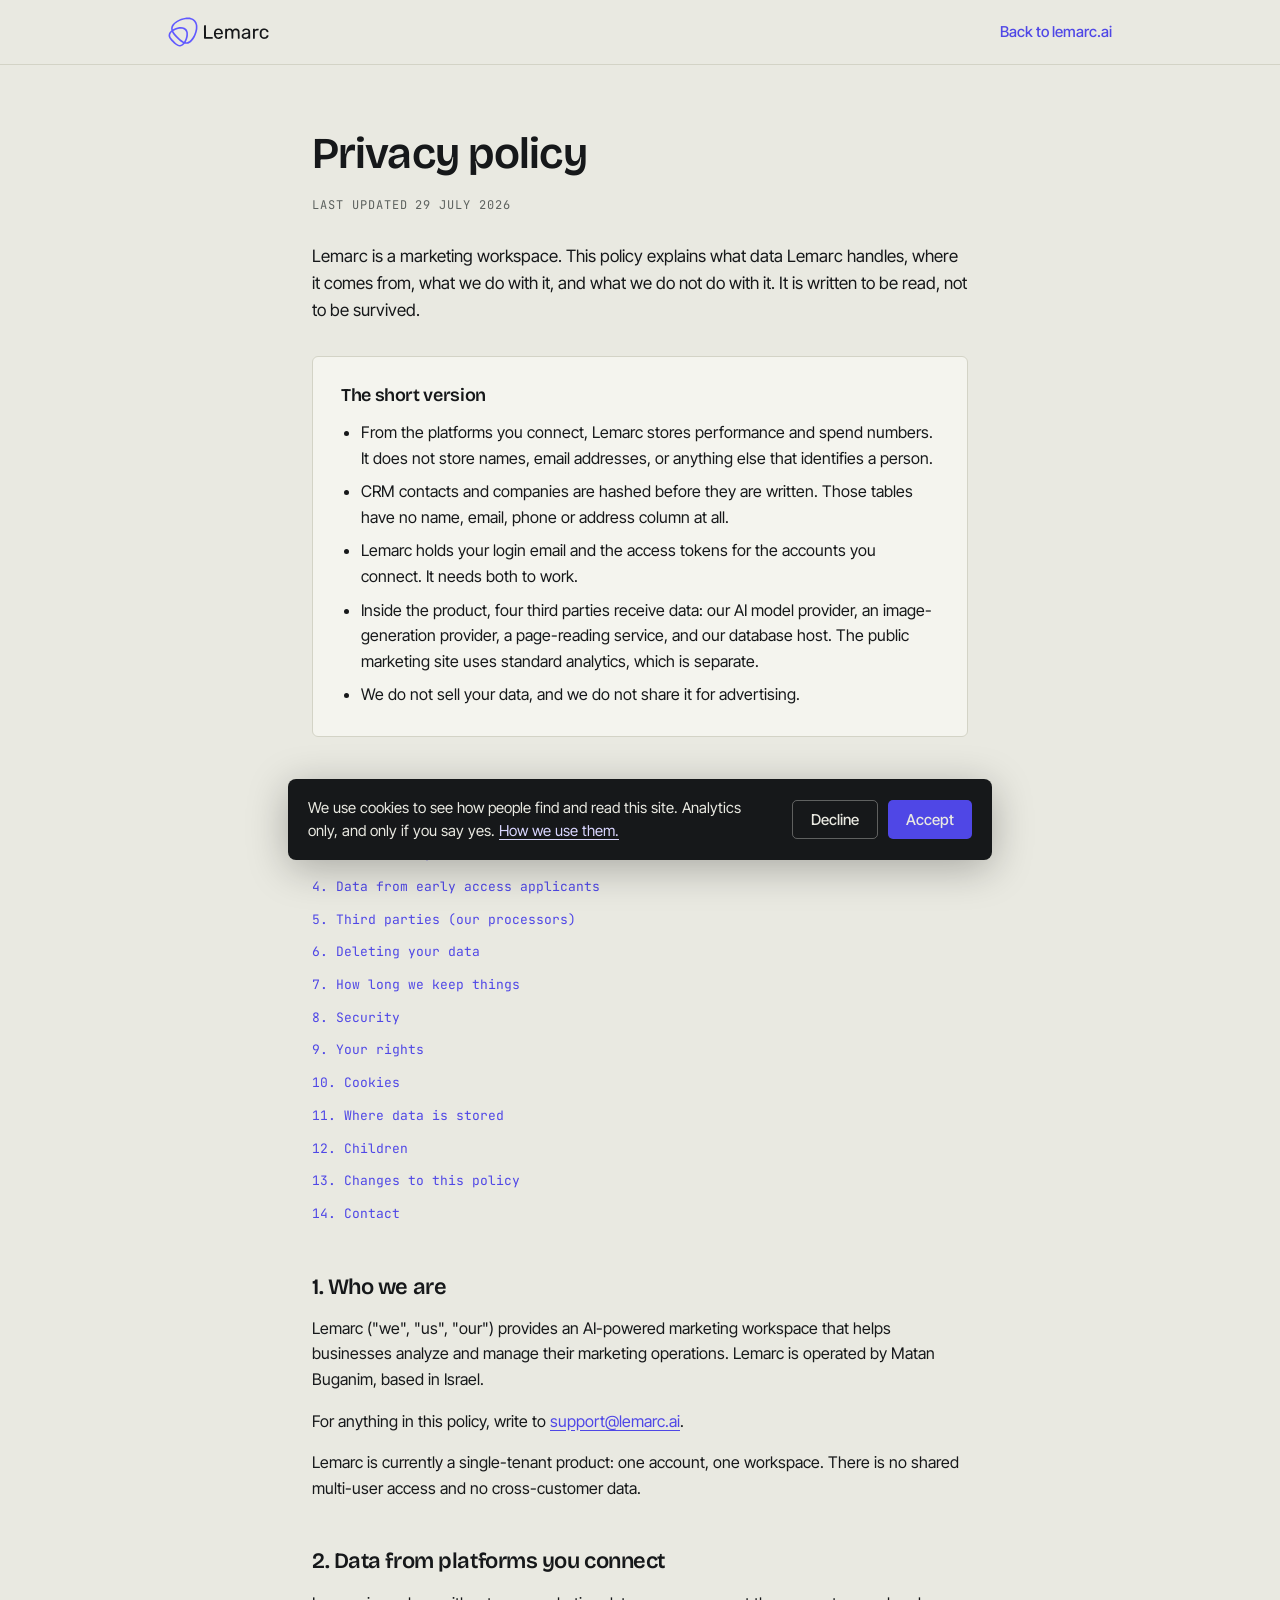
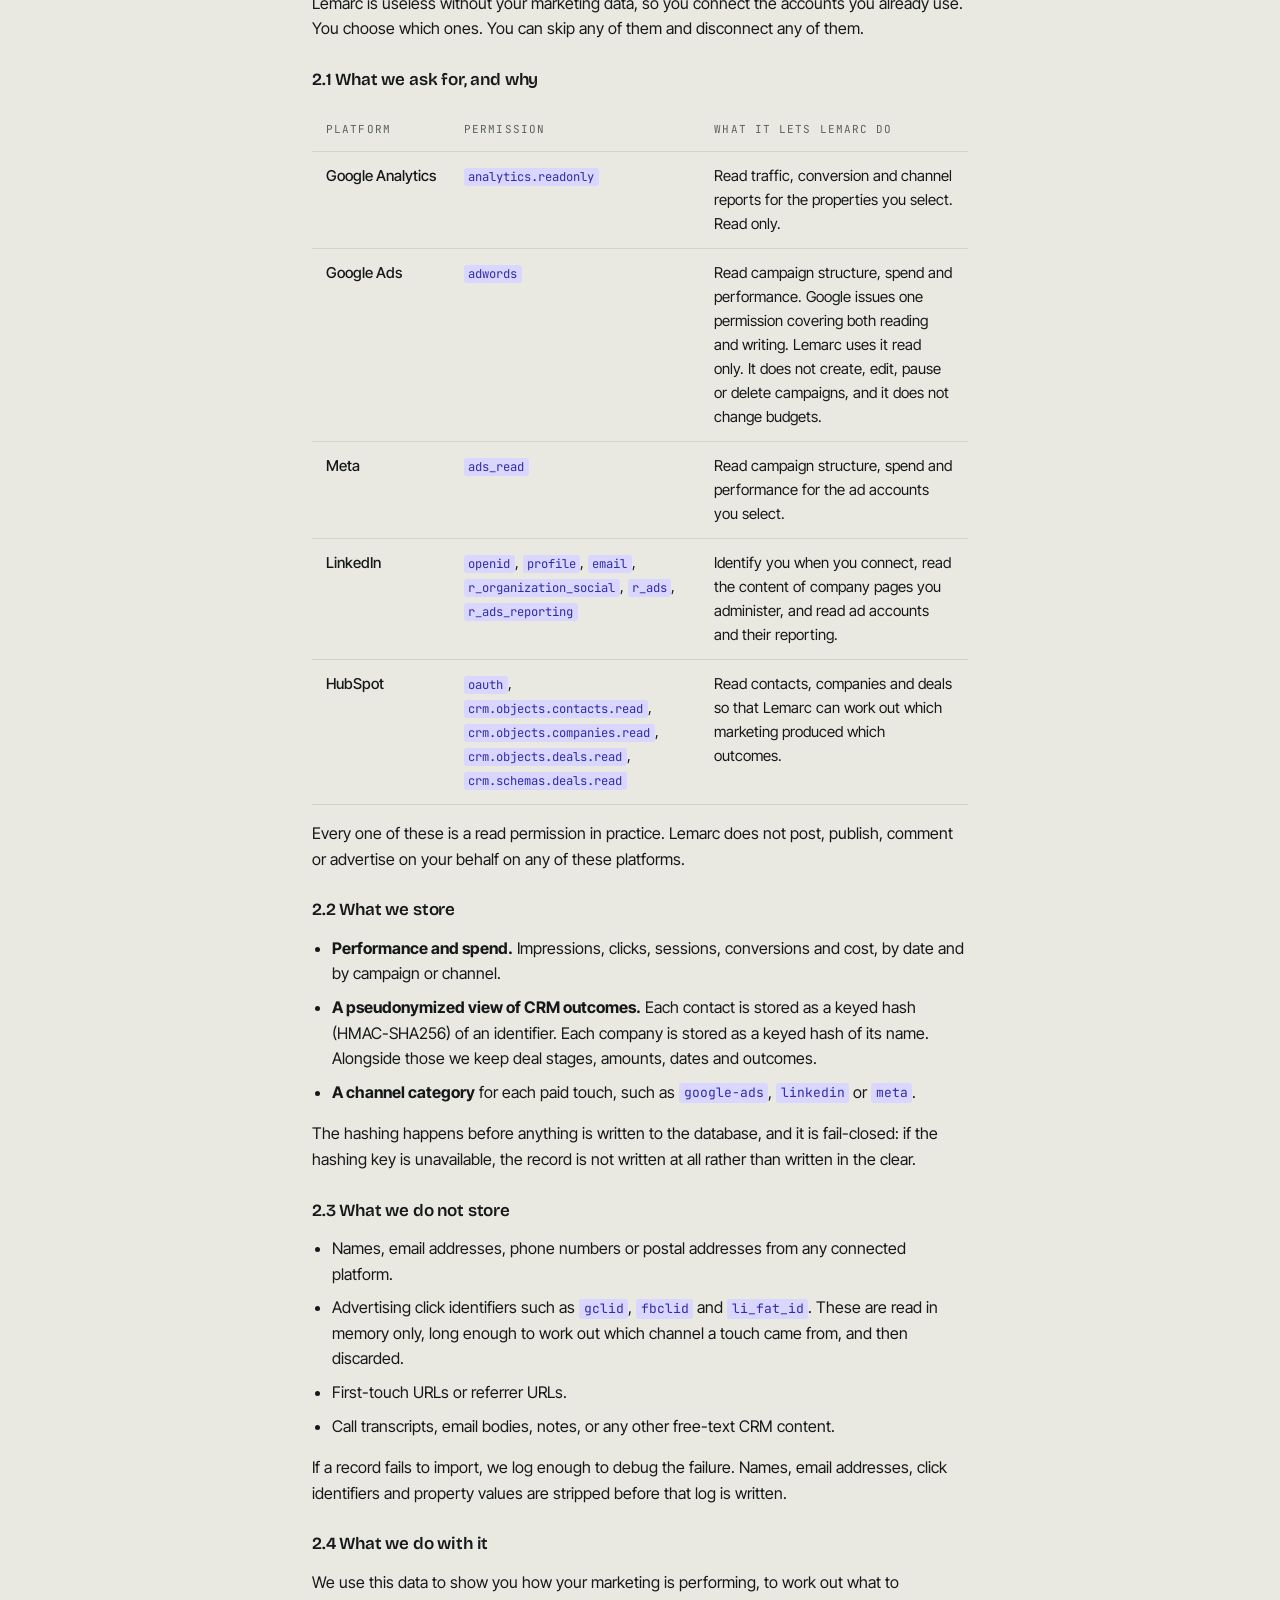
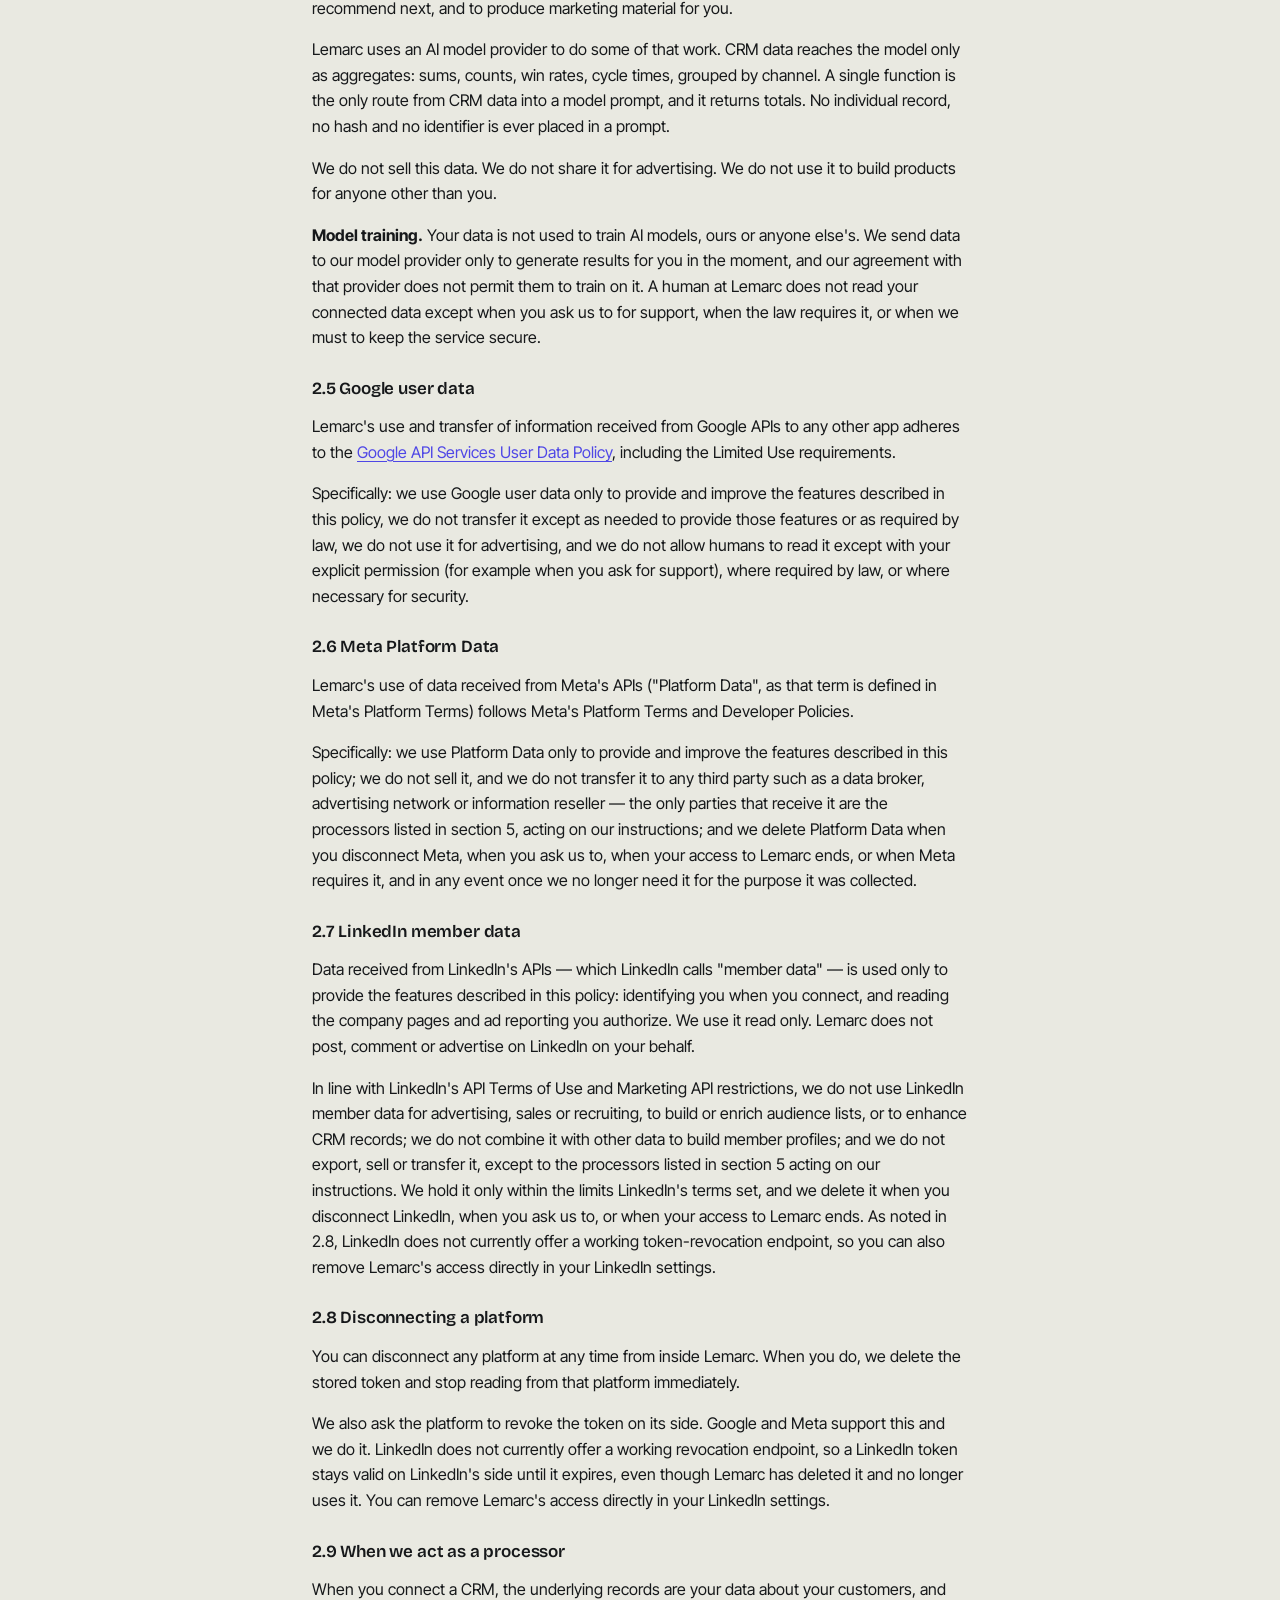
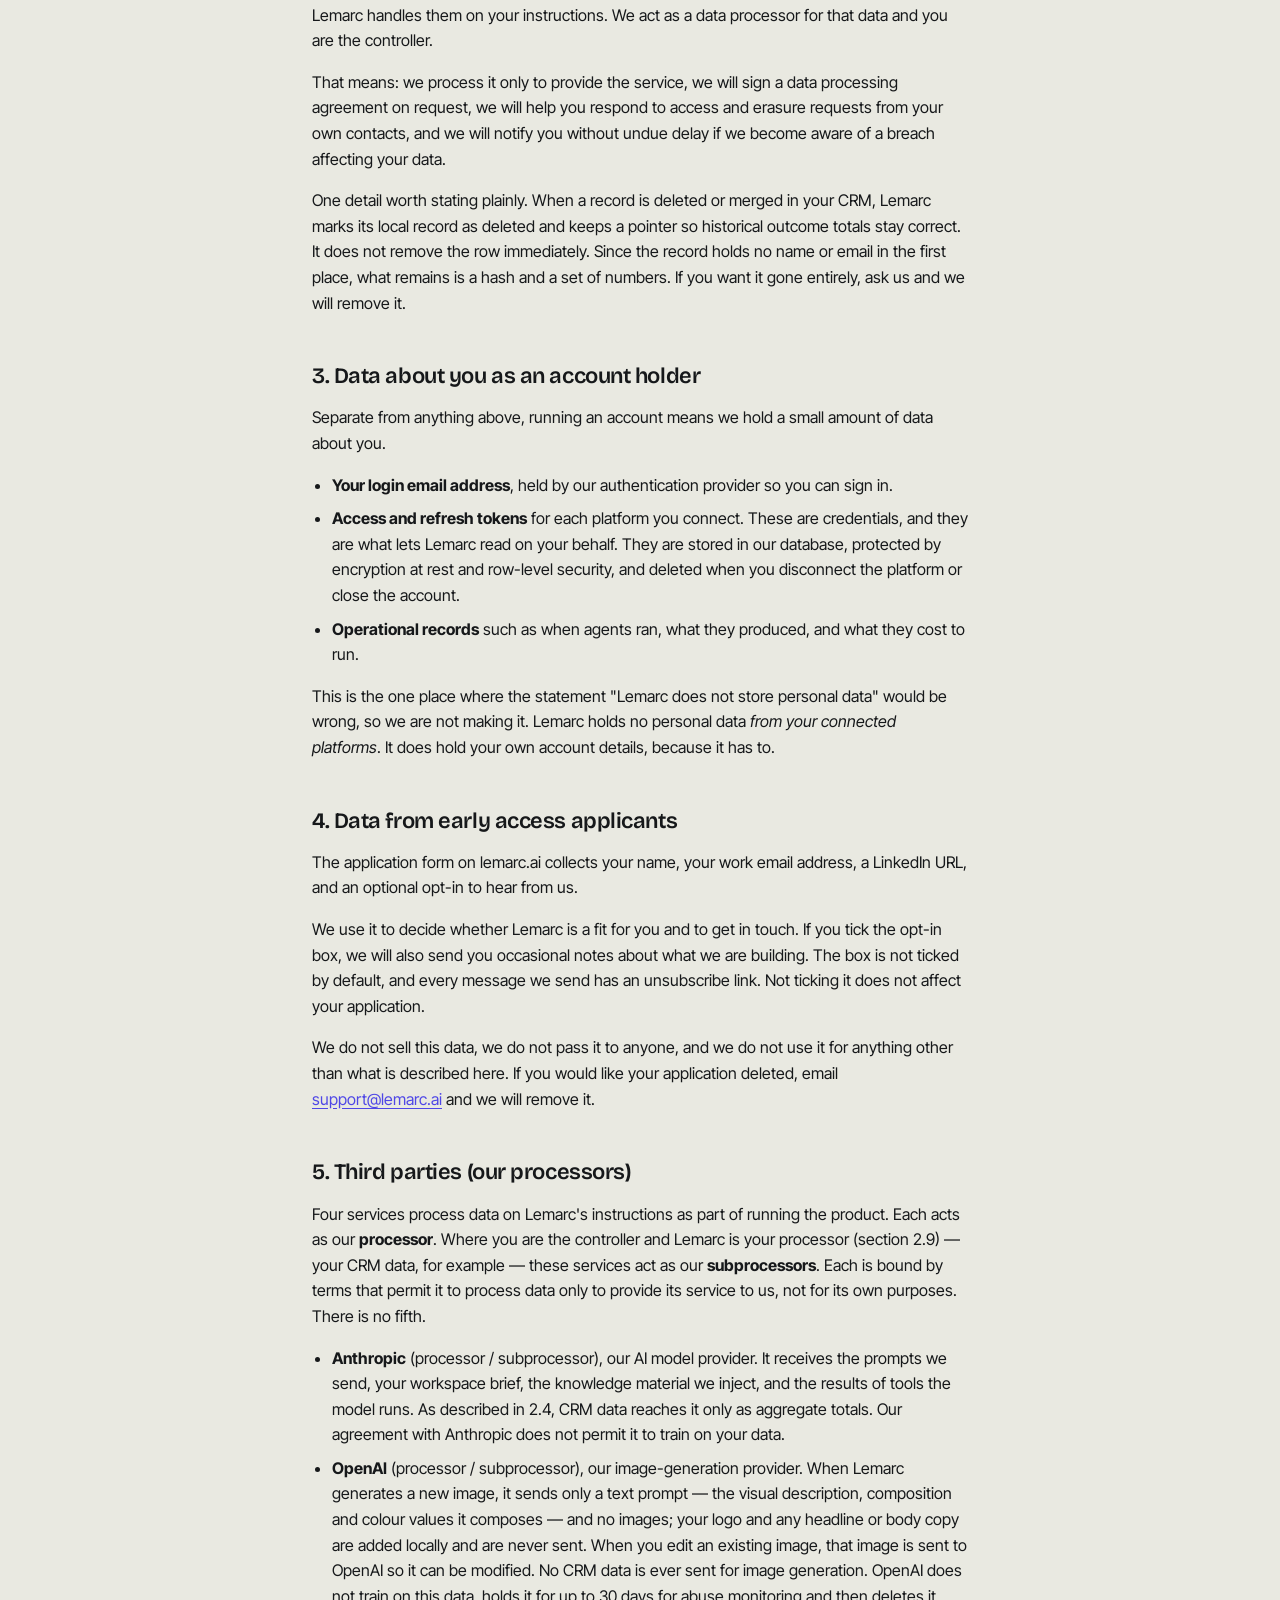
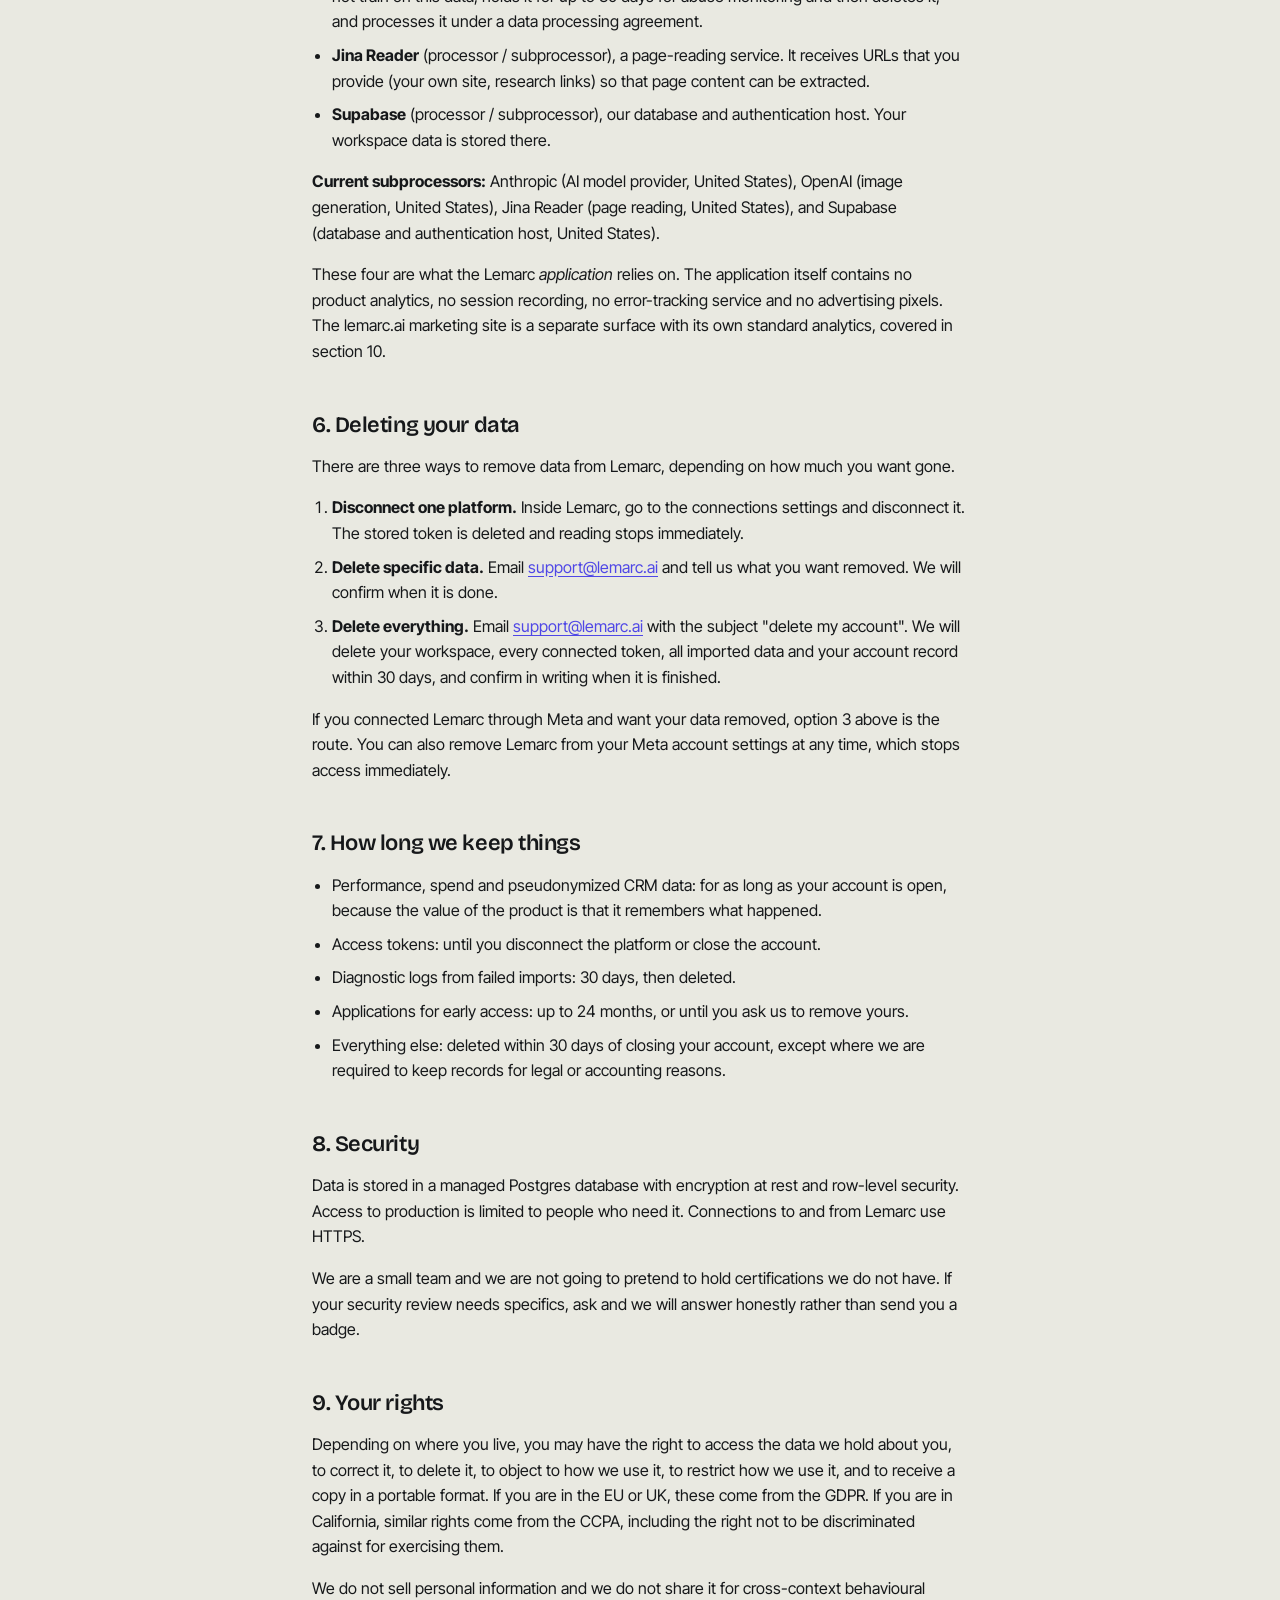
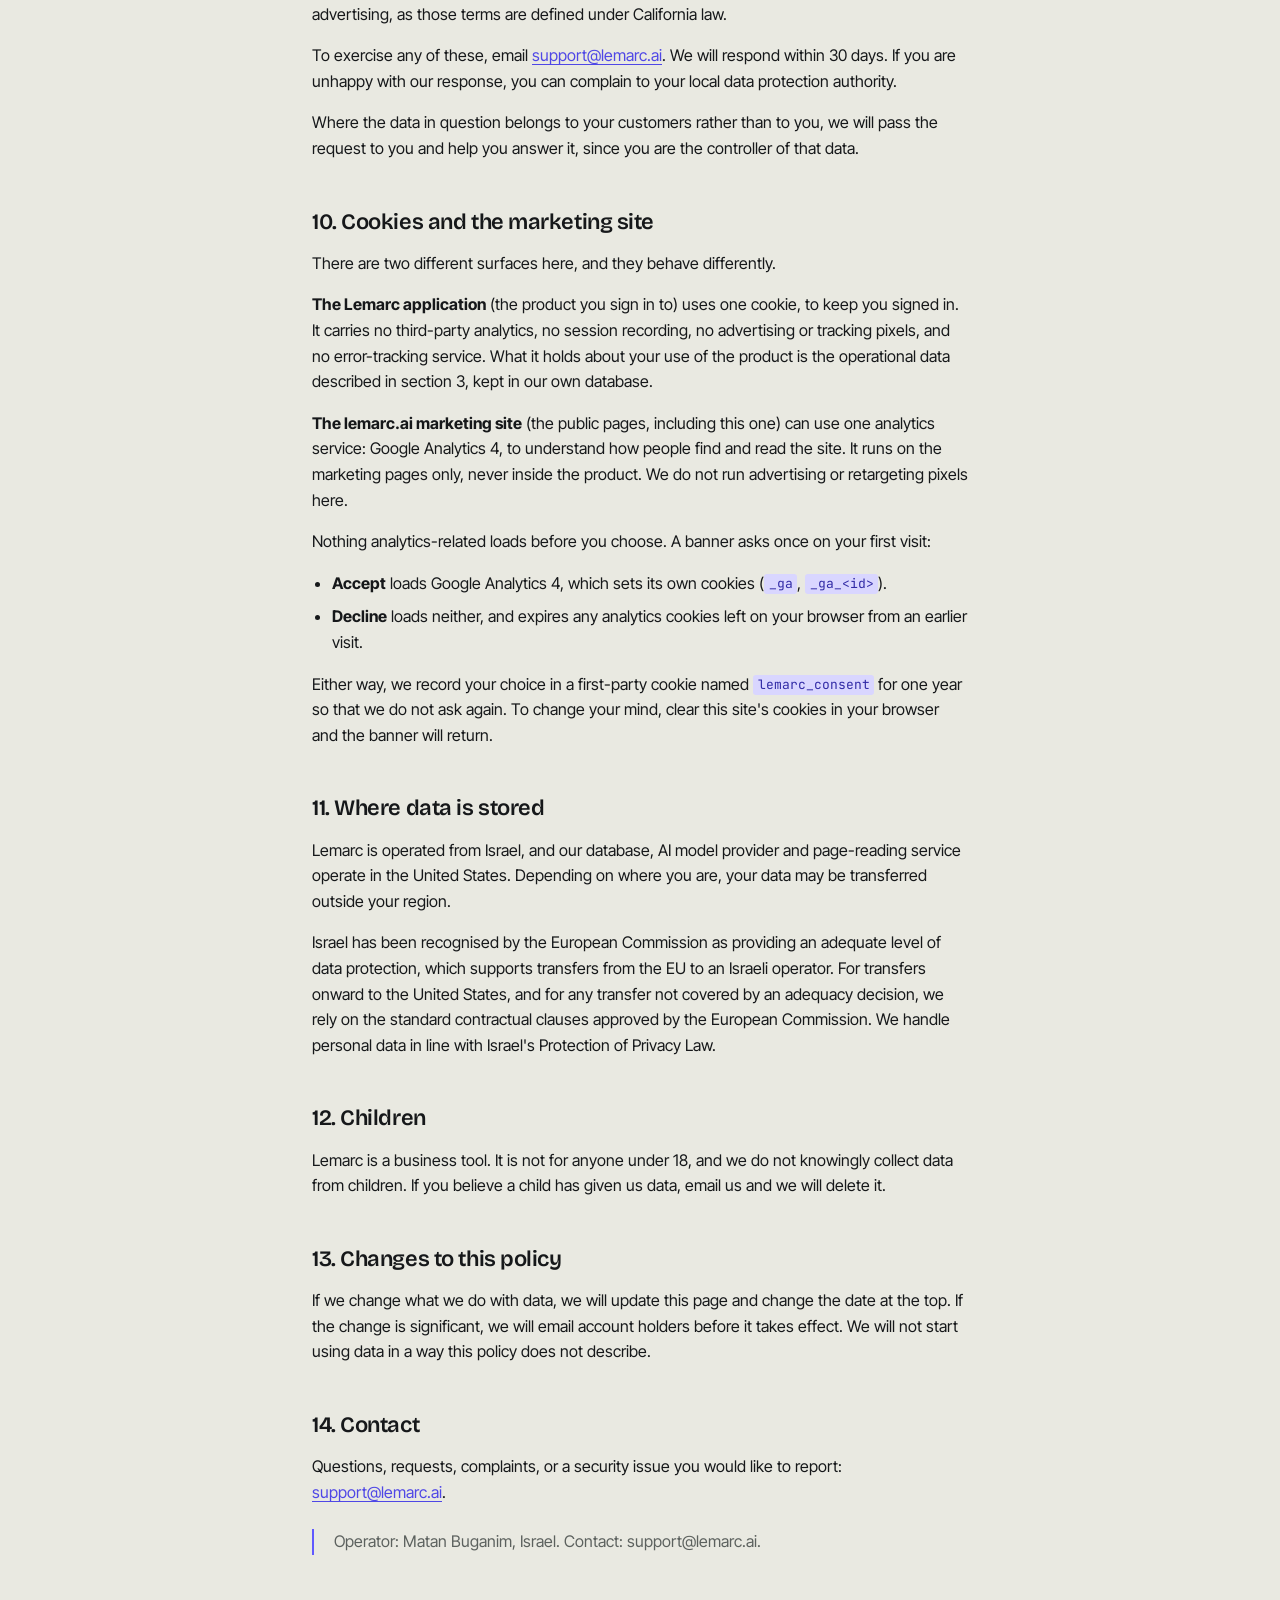
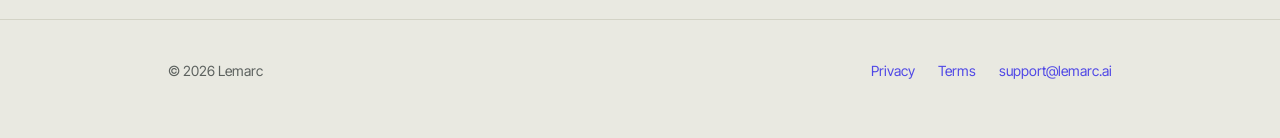
==== commit 6a2a60cd: "remove microsoft clarity" ====
--- a/privacy/index.html
+++ b/privacy/index.html
@@ -293,10 +293,10 @@
 <h2 id="cookies">10. Cookies and the marketing site</h2>
 <p>There are two different surfaces here, and they behave differently.</p>
 <p><strong>The Lemarc application</strong> (the product you sign in to) uses one cookie, to keep you signed in. It carries no third-party analytics, no session recording, no advertising or tracking pixels, and no error-tracking service. What it holds about your use of the product is the operational data described in section 3, kept in our own database.</p>
-<p><strong>The lemarc.ai marketing site</strong> (the public pages, including this one) can use two analytics services: Google Analytics 4, to understand how people find and read the site, and Microsoft Clarity, for aggregate usage and heatmaps. Both run on the marketing pages only, never inside the product. We do not run advertising or retargeting pixels here.</p>
+<p><strong>The lemarc.ai marketing site</strong> (the public pages, including this one) can use one analytics service: Google Analytics 4, to understand how people find and read the site. It runs on the marketing pages only, never inside the product. We do not run advertising or retargeting pixels here.</p>
 <p>Nothing analytics-related loads before you choose. A banner asks once on your first visit:</p>
 <ul>
-  <li><strong>Accept</strong> loads Google Analytics 4 and Microsoft Clarity, which set their own cookies (<code>_ga</code>, <code>_ga_&lt;id&gt;</code>, <code>_clck</code>, <code>_clsk</code>).</li>
+  <li><strong>Accept</strong> loads Google Analytics 4, which sets its own cookies (<code>_ga</code>, <code>_ga_&lt;id&gt;</code>).</li>
   <li><strong>Decline</strong> loads neither, and expires any analytics cookies left on your browser from an earlier visit.</li>
 </ul>
 <p>Either way, we record your choice in a first-party cookie named <code>lemarc_consent</code> for one year so that we do not ask again. To change your mind, clear this site's cookies in your browser and the banner will return.</p>
@@ -335,7 +335,7 @@
 </footer>
 
 <!-- ============ COOKIE CONSENT (marketing site only) ============
-     Blocks GA, Clarity and any ad pixels until the visitor accepts.
+     Blocks GA and any ad pixels until the visitor accepts.
      Put your real IDs in CONSENT_CONFIG below. Nothing fires before consent.
      Choice is stored in a first-party cookie ("lemarc_consent"), localStorage as a
      fallback, so it asks once. Declining also clears analytics cookies already set. -->
@@ -376,8 +376,7 @@
 (function(){
   // ---- put your real IDs here ----
   var CONSENT_CONFIG = {
-    ga4: "G-L07BJYTNDW",   // Google Analytics 4 measurement ID
-    clarity: "xsedkoqb2d"  // Microsoft Clarity project id
+    ga4: "G-L07BJYTNDW"   // Google Analytics 4 measurement ID
     // ad pixels: add their loaders inside enable() the same way, so they too wait for consent
   };
 
@@ -401,14 +400,14 @@
   }
 
   // Declining applies retroactively: expire any analytics cookies an earlier visit
-  // left behind. GA and Clarity scope theirs to the registrable domain, so clear
+  // left behind. GA scopes theirs to the registrable domain, so clear
   // the dot-domain, bare-domain and host-only forms -- only the matching one bites.
   function forget(){
     var base = location.hostname.replace(/^www\./, "");
     var scopes = ["; domain=." + base, "; domain=" + base, ""];
     document.cookie.split("; ").forEach(function(pair){
       var name = pair.split("=")[0];
-      if (name !== "_ga" && name.indexOf("_ga_") !== 0 && name !== "_clck" && name !== "_clsk") return;
+      if (name !== "_ga" && name.indexOf("_ga_") !== 0) return;
       scopes.forEach(function(d){ document.cookie = name + "=; path=/; max-age=0" + d; });
     });
   }
@@ -430,13 +429,6 @@
       gtag("js", new Date());
       gtag("config", CONSENT_CONFIG.ga4);
     }
-    if (CONSENT_CONFIG.clarity){
-      (function(c,l,a,r,i,t,y){
-        c[a]=c[a]||function(){(c[a].q=c[a].q||[]).push(arguments)};
-        t=l.createElement(r);t.async=1;t.src="https://www.clarity.ms/tag/"+i;
-        y=l.getElementsByTagName(r)[0];y.parentNode.insertBefore(t,y);
-      })(window,document,"clarity","script",CONSENT_CONFIG.clarity);
-    }
   }
 })();
 </script>
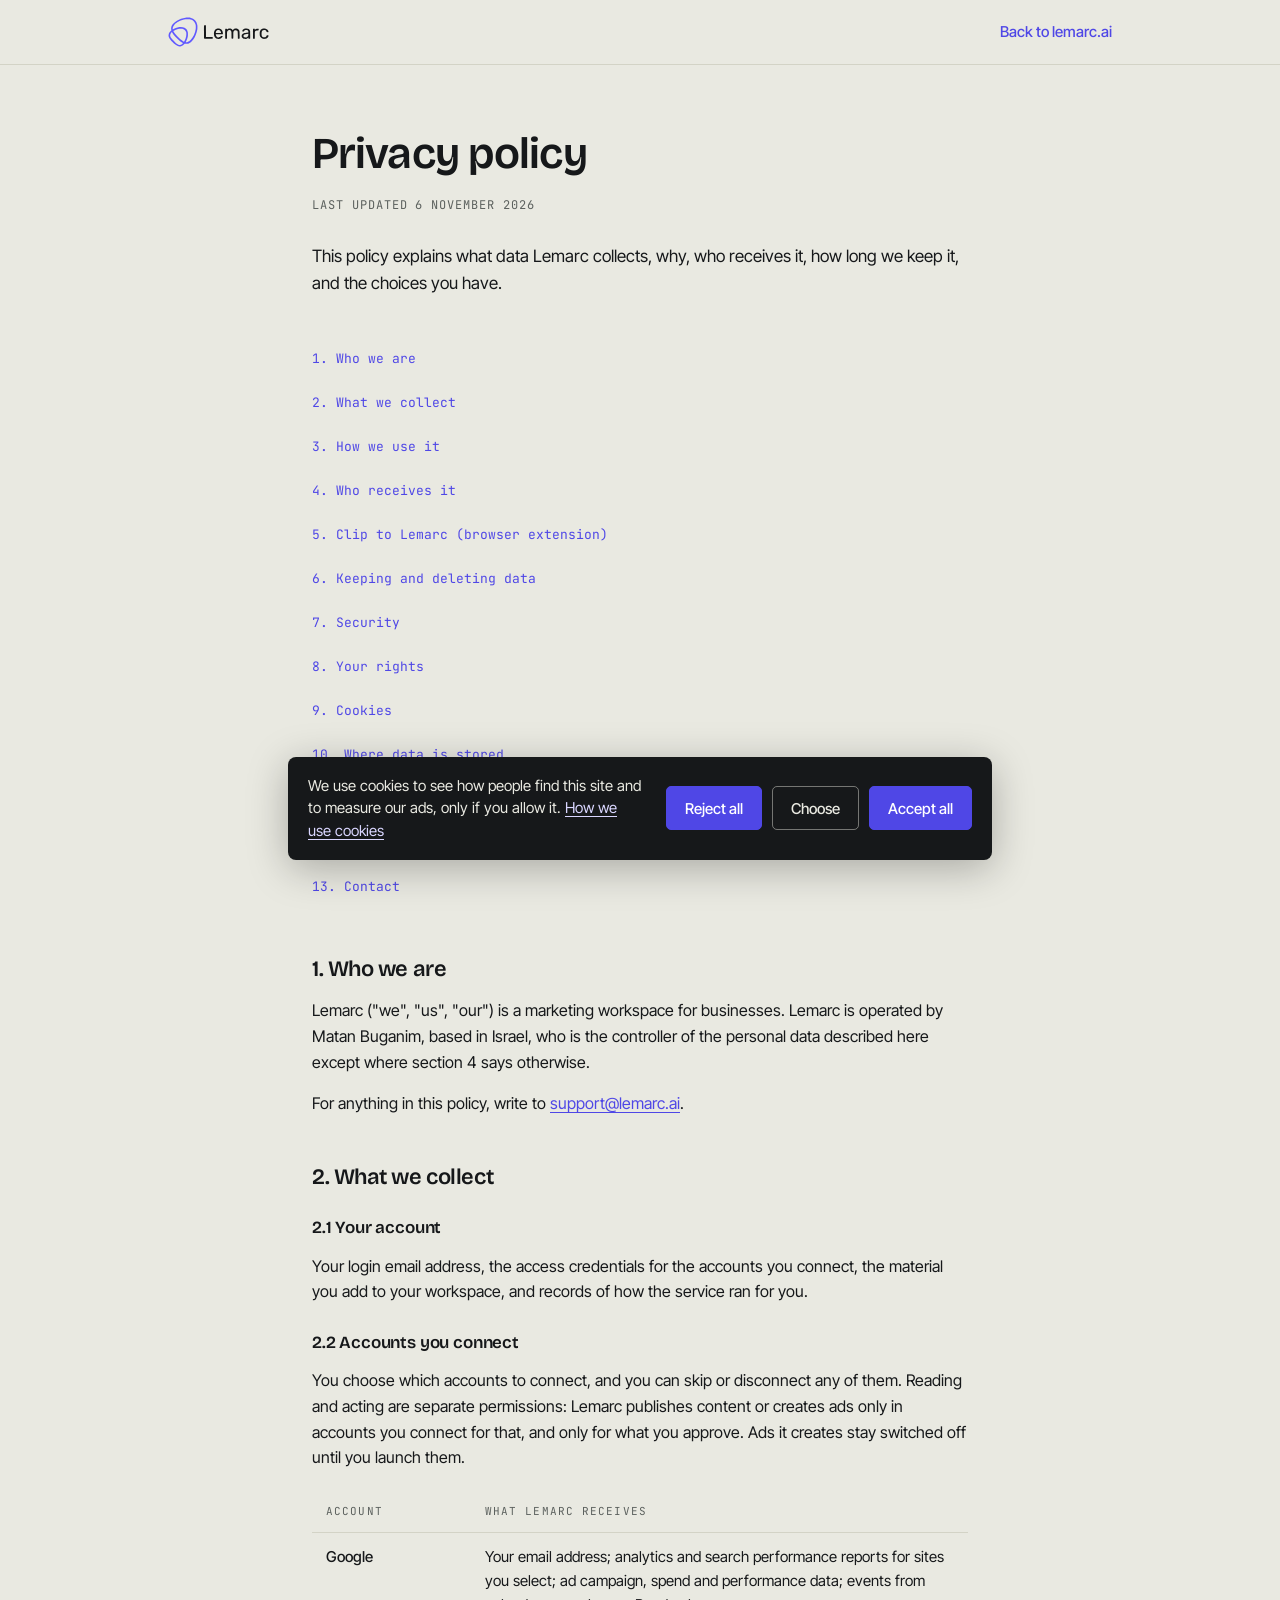
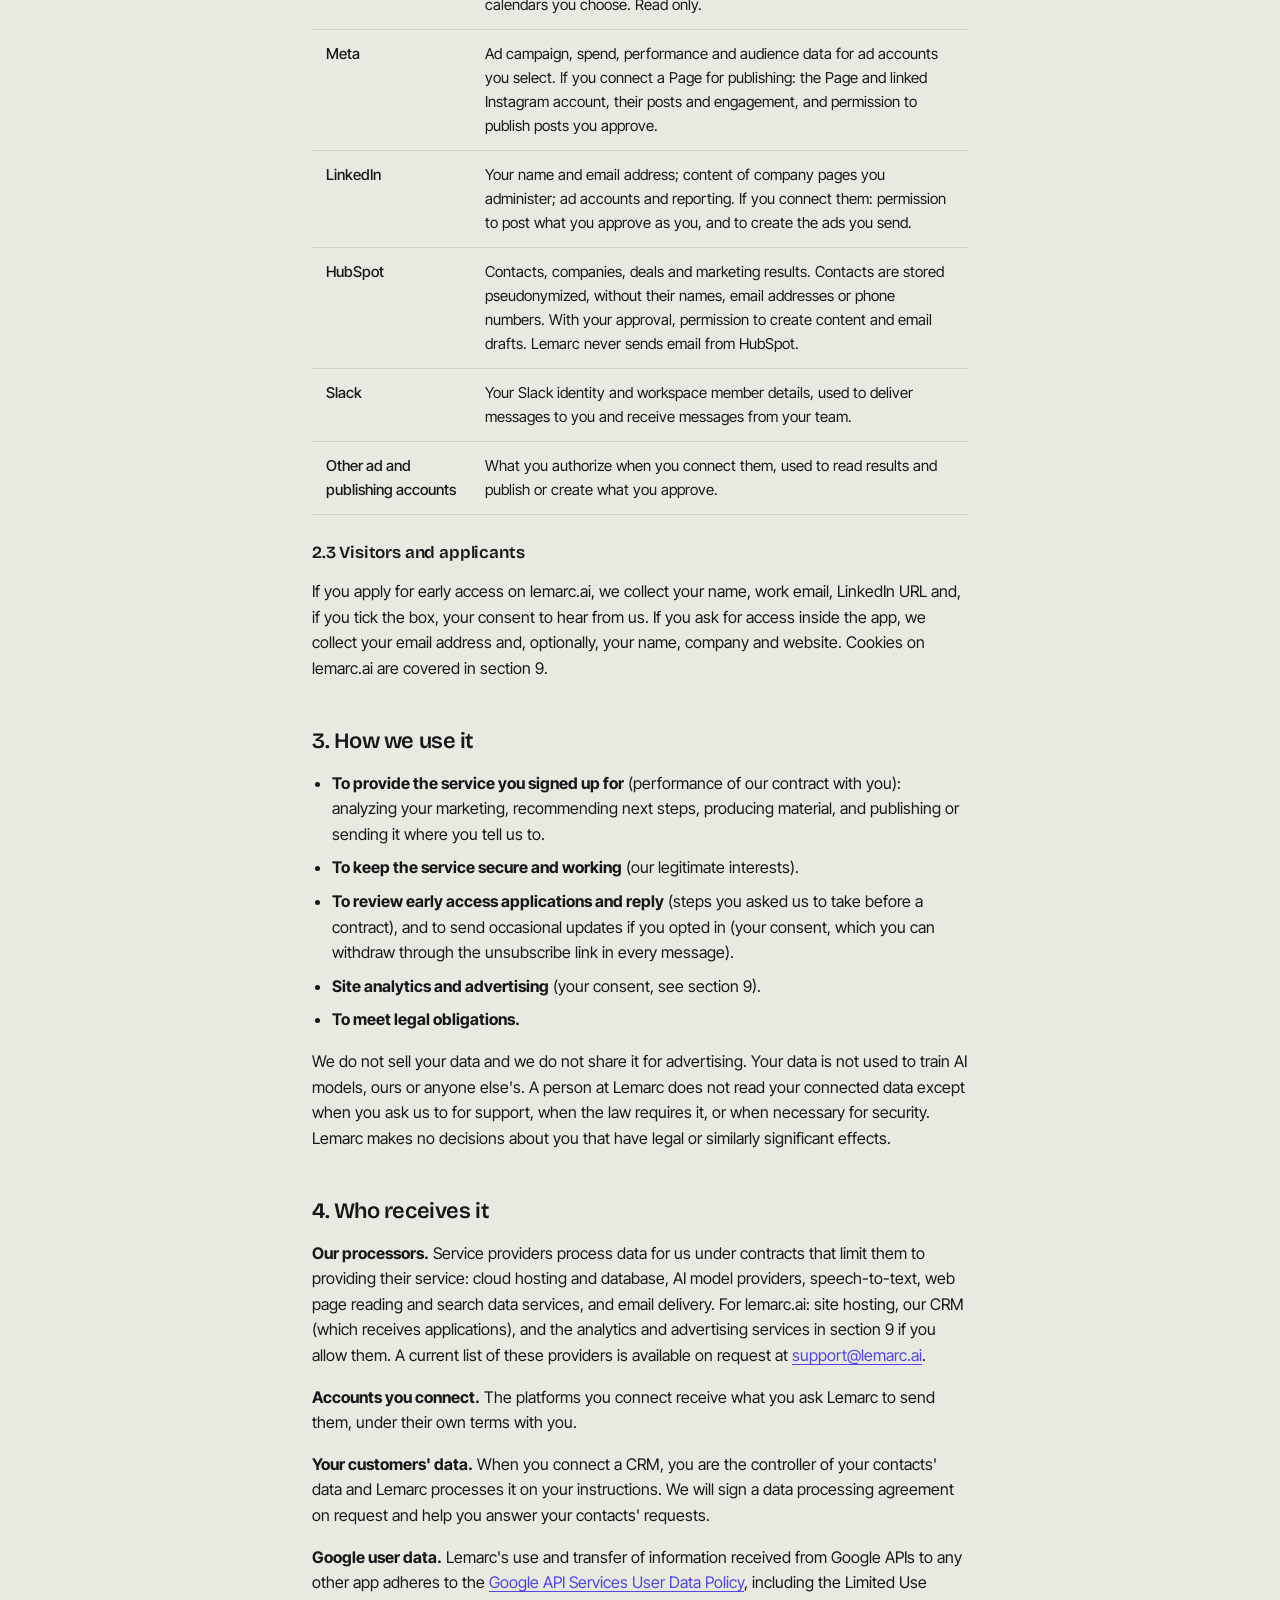
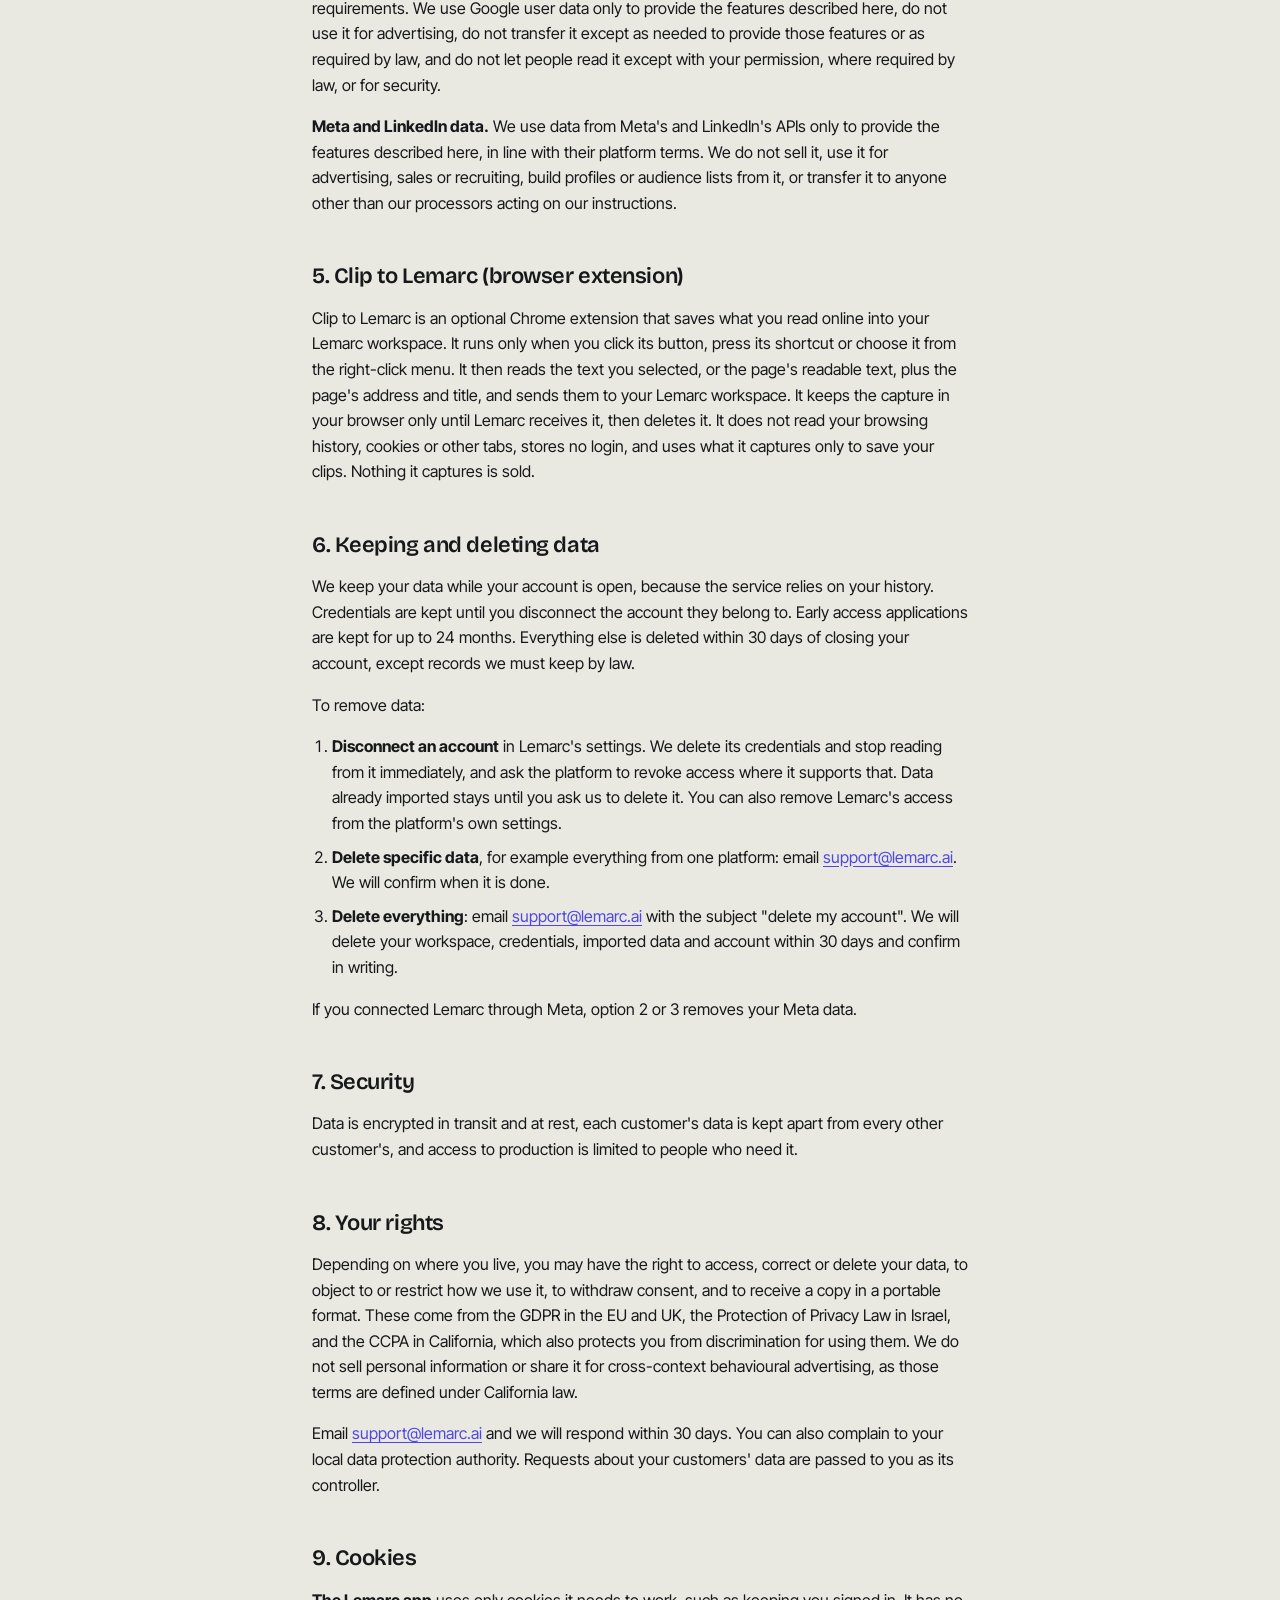
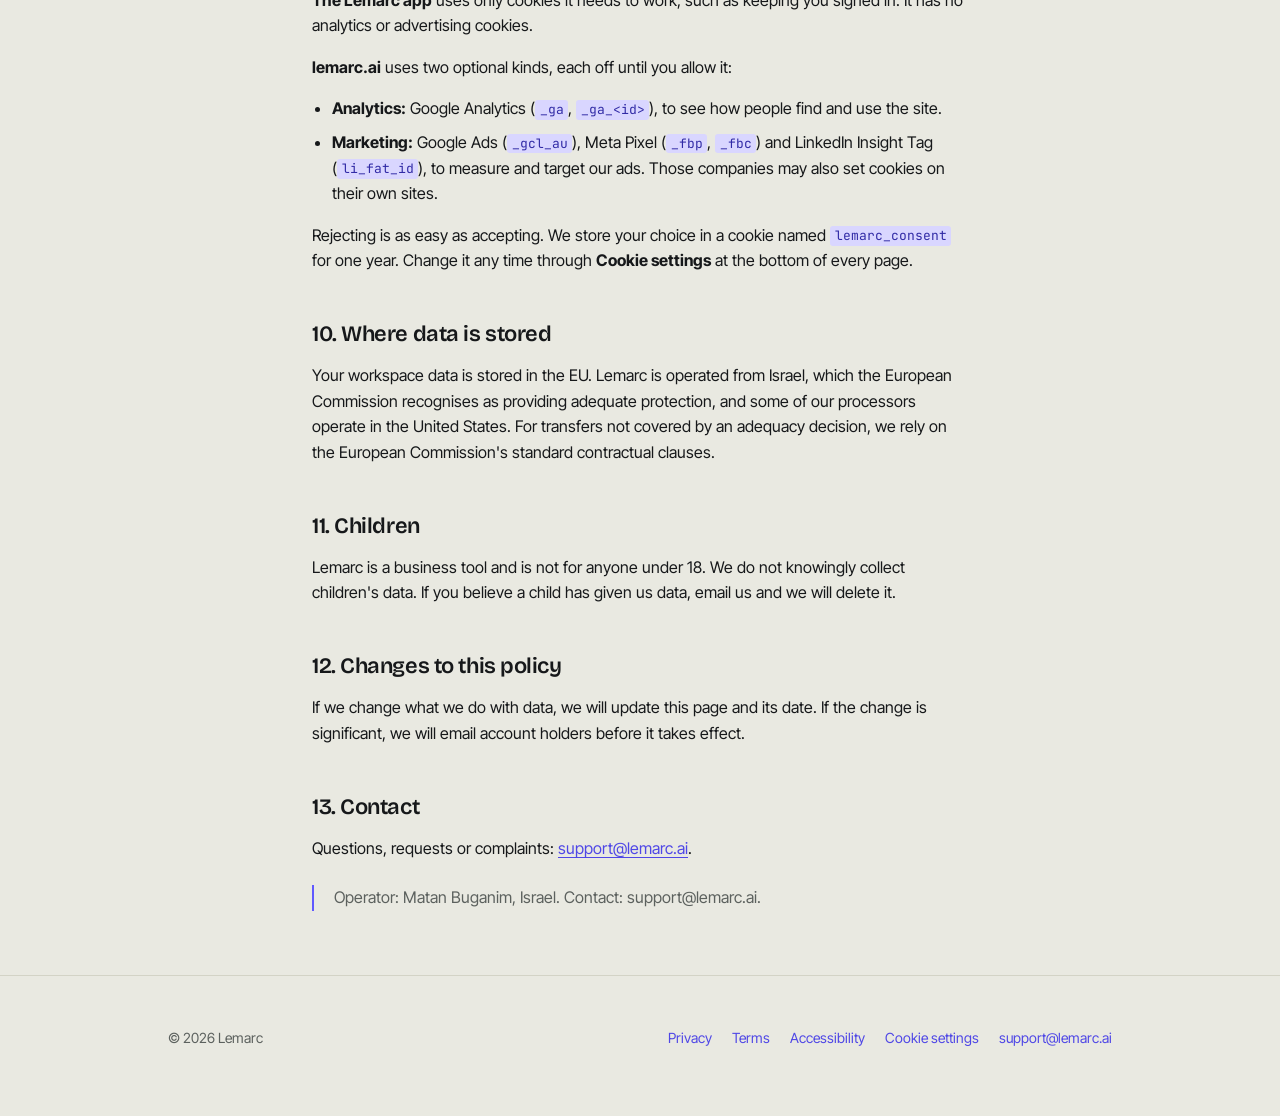
==== commit d8651122: "S-11: pre-launch site — HubSpot form, consent v2 + pixels, a11y, noindex - Form posts to HubSpot For" ====
--- a/privacy/index.html
+++ b/privacy/index.html
@@ -11,7 +11,8 @@
 <title>Privacy policy | Lemarc</title>
 <meta name="description" content="What data Lemarc handles, where it comes from, and what we do and do not do with it.">
 <link rel="canonical" href="https://www.lemarc.ai/privacy">
-<meta name="robots" content="index, follow, max-image-preview:large, max-snippet:-1, max-video-preview:-1">
+<!-- stealth: flip to index when we come out -->
+<meta name="robots" content="noindex, nofollow">
 <meta property="og:site_name" content="Lemarc">
 <meta property="og:locale" content="en_US">
 <meta property="og:type" content="website">
@@ -21,19 +22,20 @@
 <meta property="og:image" content="https://www.lemarc.ai/images/logo/og-image.png">
 <meta property="og:image:width" content="1200">
 <meta property="og:image:height" content="630">
-<meta property="og:image:alt" content="Lemarc. More you. Coming soon.">
+<meta property="og:image:alt" content="Lemarc. The marketing workspace for outnumbered marketers.">
 <meta name="twitter:card" content="summary_large_image">
 <meta name="twitter:title" content="Privacy policy | Lemarc">
 <meta name="twitter:description" content="What data Lemarc handles, where it comes from, and what we do and do not do with it.">
 <meta name="twitter:image" content="https://www.lemarc.ai/images/logo/og-image.png">
-<meta name="twitter:image:alt" content="Lemarc. More you. Coming soon.">
+<meta name="twitter:image:alt" content="Lemarc. The marketing workspace for outnumbered marketers.">
 <link rel="icon" type="image/svg+xml" href="/images/logo/favicon.svg">
 <link rel="icon" href="/images/logo/favicon.ico" sizes="any">
 <link rel="apple-touch-icon" href="/images/logo/apple-touch-icon.png">
 <meta name="theme-color" content="#6059FF">
-<link rel="preconnect" href="https://fonts.googleapis.com">
-<link rel="preconnect" href="https://fonts.gstatic.com" crossorigin>
-<link href="https://fonts.googleapis.com/css2?family=Bricolage+Grotesque:opsz,wght@12..96,600;12..96,700&family=Inter+Tight:wght@400;500;600&family=JetBrains+Mono:wght@400&display=swap" rel="stylesheet">
+<link rel="preload" href="/fonts/inter-tight-latin-wght-normal.woff2" as="font" type="font/woff2" crossorigin>
+<link rel="preload" href="/fonts/bricolage-grotesque-latin-opsz-normal.woff2" as="font" type="font/woff2" crossorigin>
+<link rel="stylesheet" href="/fonts/fonts.css">
+<script src="/consent.js" defer></script>
 <style>
 :root{
   --paper:#E9E9E1;--raised:#F4F4EE;--ink:#16181A;--ink-2:#5C615E;
@@ -77,21 +79,29 @@
 
 .toc{margin-top:2.5rem;padding:0;list-style:none;
   font-family:"JetBrains Mono",monospace;font-size:0.8125rem;line-height:1.9}
-.toc a{text-decoration:none}
+.toc a{text-decoration:none;display:flex;align-items:center;min-height:44px}
+.toc li{margin-top:0}
 .toc a:hover{text-decoration:underline}
 
 .tbl{width:100%;border-collapse:collapse;margin-top:1.25rem;font-size:0.9375rem;display:block;overflow-x:auto}
 .tbl th,.tbl td{text-align:left;vertical-align:top;padding:0.75rem 0.875rem;border-bottom:1px solid var(--edge)}
 .tbl th{font-family:"JetBrains Mono",monospace;font-size:0.6875rem;letter-spacing:0.1em;
   text-transform:uppercase;color:var(--ink-2);font-weight:400;white-space:nowrap}
-.tbl td:first-child{white-space:nowrap;font-weight:500}
+.tbl td:first-child{font-weight:500;min-width:8.5rem}
 
 .note{margin-top:1.5rem;padding-left:1.25rem;border-left:2px solid var(--brand);color:var(--ink-2)}
 
 footer{border-top:1px solid var(--edge);padding:2.5rem 0 3.5rem;font-size:0.875rem;color:var(--ink-2)}
 footer .wrap{display:flex;flex-wrap:wrap;gap:1.25rem;justify-content:space-between;align-items:center;max-width:64rem}
 footer nav a{color:var(--signal);text-decoration:none}
-footer nav a + a{margin-left:1.25rem}
+
+/* S-11: tap targets (44px), footer, shared */
+[hidden]{display:none !important}
+.mark,.head-link{min-height:44px;display:inline-flex;align-items:center}
+footer nav{display:flex;flex-wrap:wrap;column-gap:1.25rem}
+footer nav a,footer nav .linkish{display:inline-flex;align-items:center;min-height:44px}
+.linkish{font:inherit;color:var(--signal);background:none;border:0;padding:0;cursor:pointer}
+.linkish:hover{text-decoration:underline;text-underline-offset:3px}
 </style>
 </head>
 <body>
@@ -107,216 +117,141 @@
 <div class="wrap">
 
 <h1>Privacy policy</h1>
-<p class="stamp">Last updated 29 July 2026</p>
-
-<p class="intro">Lemarc is a marketing workspace. This policy explains what data Lemarc handles, where it comes from, what we do with it, and what we do not do with it. It is written to be read, not to be survived.</p>
-
-<div class="summary">
-  <h2>The short version</h2>
-  <ul>
-    <li>From the platforms you connect, Lemarc stores performance and spend numbers. It does not store names, email addresses, or anything else that identifies a person.</li>
-    <li>CRM contacts and companies are hashed before they are written. Those tables have no name, email, phone or address column at all.</li>
-    <li>Lemarc holds your login email and the access tokens for the accounts you connect. It needs both to work.</li>
-    <li>Inside the product, four third parties receive data: our AI model provider, an image-generation provider, a page-reading service, and our database host. The public marketing site uses standard analytics, which is separate.</li>
-    <li>We do not sell your data, and we do not share it for advertising.</li>
-  </ul>
-</div>
+<p class="stamp">Last updated 6 November 2026</p>
+
+<p class="intro">This policy explains what data Lemarc collects, why, who receives it, how long we keep it, and the choices you have.</p>
 
 <ul class="toc">
   <li><a href="#who">1. Who we are</a></li>
-  <li><a href="#connected">2. Data from platforms you connect</a></li>
-  <li><a href="#account">3. Data about you as an account holder</a></li>
-  <li><a href="#applicants">4. Data from early access applicants</a></li>
-  <li><a href="#third-parties">5. Third parties (our processors)</a></li>
-  <li><a href="#data-deletion">6. Deleting your data</a></li>
-  <li><a href="#retention">7. How long we keep things</a></li>
-  <li><a href="#security">8. Security</a></li>
-  <li><a href="#rights">9. Your rights</a></li>
-  <li><a href="#cookies">10. Cookies</a></li>
-  <li><a href="#transfers">11. Where data is stored</a></li>
-  <li><a href="#children">12. Children</a></li>
-  <li><a href="#changes">13. Changes to this policy</a></li>
-  <li><a href="#contact">14. Contact</a></li>
+  <li><a href="#connected">2. What we collect</a></li>
+  <li><a href="#use">3. How we use it</a></li>
+  <li><a href="#third-parties">4. Who receives it</a></li>
+  <li><a href="#clip">5. Clip to Lemarc (browser extension)</a></li>
+  <li><a href="#data-deletion">6. Keeping and deleting data</a></li>
+  <li><a href="#security">7. Security</a></li>
+  <li><a href="#rights">8. Your rights</a></li>
+  <li><a href="#cookies">9. Cookies</a></li>
+  <li><a href="#transfers">10. Where data is stored</a></li>
+  <li><a href="#children">11. Children</a></li>
+  <li><a href="#changes">12. Changes to this policy</a></li>
+  <li><a href="#contact">13. Contact</a></li>
 </ul>
 
 
 <h2 id="who">1. Who we are</h2>
-<p>Lemarc ("we", "us", "our") provides an AI-powered marketing workspace that helps businesses analyze and manage their marketing operations. Lemarc is operated by Matan Buganim, based in Israel.</p>
+<p>Lemarc ("we", "us", "our") is a marketing workspace for businesses. Lemarc is operated by Matan Buganim, based in Israel, who is the controller of the personal data described here except where section 4 says otherwise.</p>
 <p>For anything in this policy, write to <a href="mailto:support@lemarc.ai">support@lemarc.ai</a>.</p>
-<p>Lemarc is currently a single-tenant product: one account, one workspace. There is no shared multi-user access and no cross-customer data.</p>
-
-
-<h2 id="connected">2. Data from platforms you connect</h2>
-
-<p>Lemarc is useless without your marketing data, so you connect the accounts you already use. You choose which ones. You can skip any of them and disconnect any of them.</p>
-
-<h3>2.1 What we ask for, and why</h3>
+
+
+<h2 id="connected">2. What we collect</h2>
+
+<h3 id="account">2.1 Your account</h3>
+<p>Your login email address, the access credentials for the accounts you connect, the material you add to your workspace, and records of how the service ran for you.</p>
+
+<h3>2.2 Accounts you connect</h3>
+<p>You choose which accounts to connect, and you can skip or disconnect any of them. Reading and acting are separate permissions: Lemarc publishes content or creates ads only in accounts you connect for that, and only for what you approve. Ads it creates stay switched off until you launch them.</p>
 
 <table class="tbl">
-  <thead><tr><th>Platform</th><th>Permission</th><th>What it lets Lemarc do</th></tr></thead>
+  <thead><tr><th>Account</th><th>What Lemarc receives</th></tr></thead>
   <tbody>
     <tr>
-      <td>Google Analytics</td>
-      <td><code>analytics.readonly</code></td>
-      <td>Read traffic, conversion and channel reports for the properties you select. Read only.</td>
-    </tr>
-    <tr>
-      <td>Google Ads</td>
-      <td><code>adwords</code></td>
-      <td>Read campaign structure, spend and performance. Google issues one permission covering both reading and writing. Lemarc uses it read only. It does not create, edit, pause or delete campaigns, and it does not change budgets.</td>
+      <td>Google</td>
+      <td>Your email address; analytics and search performance reports for sites you select; ad campaign, spend and performance data; events from calendars you choose. Read only.</td>
     </tr>
     <tr>
       <td>Meta</td>
-      <td><code>ads_read</code></td>
-      <td>Read campaign structure, spend and performance for the ad accounts you select.</td>
+      <td>Ad campaign, spend, performance and audience data for ad accounts you select. If you connect a Page for publishing: the Page and linked Instagram account, their posts and engagement, and permission to publish posts you approve.</td>
     </tr>
     <tr>
       <td>LinkedIn</td>
-      <td><code>openid</code>, <code>profile</code>, <code>email</code>, <code>r_organization_social</code>, <code>r_ads</code>, <code>r_ads_reporting</code></td>
-      <td>Identify you when you connect, read the content of company pages you administer, and read ad accounts and their reporting.</td>
+      <td>Your name and email address; content of company pages you administer; ad accounts and reporting. If you connect them: permission to post what you approve as you, and to create the ads you send.</td>
     </tr>
     <tr>
       <td>HubSpot</td>
-      <td><code>oauth</code>, <code>crm.objects.contacts.read</code>, <code>crm.objects.companies.read</code>, <code>crm.objects.deals.read</code>, <code>crm.schemas.deals.read</code></td>
-      <td>Read contacts, companies and deals so that Lemarc can work out which marketing produced which outcomes.</td>
+      <td>Contacts, companies, deals and marketing results. Contacts are stored pseudonymized, without their names, email addresses or phone numbers. With your approval, permission to create content and email drafts. Lemarc never sends email from HubSpot.</td>
+    </tr>
+    <tr>
+      <td>Slack</td>
+      <td>Your Slack identity and workspace member details, used to deliver messages to you and receive messages from your team.</td>
+    </tr>
+    <tr>
+      <td>Other ad and publishing accounts</td>
+      <td>What you authorize when you connect them, used to read results and publish or create what you approve.</td>
     </tr>
   </tbody>
 </table>
 
-<p>Every one of these is a read permission in practice. Lemarc does not post, publish, comment or advertise on your behalf on any of these platforms.</p>
-
-<h3>2.2 What we store</h3>
+<h3 id="applicants">2.3 Visitors and applicants</h3>
+<p>If you apply for early access on lemarc.ai, we collect your name, work email, LinkedIn URL and, if you tick the box, your consent to hear from us. If you ask for access inside the app, we collect your email address and, optionally, your name, company and website. Cookies on lemarc.ai are covered in section 9.</p>
+
+
+<h2 id="use">3. How we use it</h2>
 <ul>
-  <li><strong>Performance and spend.</strong> Impressions, clicks, sessions, conversions and cost, by date and by campaign or channel.</li>
-  <li><strong>A pseudonymized view of CRM outcomes.</strong> Each contact is stored as a keyed hash (HMAC-SHA256) of an identifier. Each company is stored as a keyed hash of its name. Alongside those we keep deal stages, amounts, dates and outcomes.</li>
-  <li><strong>A channel category</strong> for each paid touch, such as <code>google-ads</code>, <code>linkedin</code> or <code>meta</code>.</li>
+  <li><strong>To provide the service you signed up for</strong> (performance of our contract with you): analyzing your marketing, recommending next steps, producing material, and publishing or sending it where you tell us to.</li>
+  <li><strong>To keep the service secure and working</strong> (our legitimate interests).</li>
+  <li><strong>To review early access applications and reply</strong> (steps you asked us to take before a contract), and to send occasional updates if you opted in (your consent, which you can withdraw through the unsubscribe link in every message).</li>
+  <li><strong>Site analytics and advertising</strong> (your consent, see section 9).</li>
+  <li><strong>To meet legal obligations.</strong></li>
 </ul>
-<p>The hashing happens before anything is written to the database, and it is fail-closed: if the hashing key is unavailable, the record is not written at all rather than written in the clear.</p>
-
-<h3>2.3 What we do not store</h3>
+<p>We do not sell your data and we do not share it for advertising. Your data is not used to train AI models, ours or anyone else's. A person at Lemarc does not read your connected data except when you ask us to for support, when the law requires it, or when necessary for security. Lemarc makes no decisions about you that have legal or similarly significant effects.</p>
+
+
+<h2 id="third-parties">4. Who receives it</h2>
+<p><strong>Our processors.</strong> Service providers process data for us under contracts that limit them to providing their service: cloud hosting and database, AI model providers, speech-to-text, web page reading and search data services, and email delivery. For lemarc.ai: site hosting, our CRM (which receives applications), and the analytics and advertising services in section 9 if you allow them. A current list of these providers is available on request at <a href="mailto:support@lemarc.ai">support@lemarc.ai</a>.</p>
+<p><strong>Accounts you connect.</strong> The platforms you connect receive what you ask Lemarc to send them, under their own terms with you.</p>
+<p><strong>Your customers' data.</strong> When you connect a CRM, you are the controller of your contacts' data and Lemarc processes it on your instructions. We will sign a data processing agreement on request and help you answer your contacts' requests.</p>
+<p><strong>Google user data.</strong> Lemarc's use and transfer of information received from Google APIs to any other app adheres to the <a href="https://developers.google.com/terms/api-services-user-data-policy">Google API Services User Data Policy</a>, including the Limited Use requirements. We use Google user data only to provide the features described here, do not use it for advertising, do not transfer it except as needed to provide those features or as required by law, and do not let people read it except with your permission, where required by law, or for security.</p>
+<p><strong>Meta and LinkedIn data.</strong> We use data from Meta's and LinkedIn's APIs only to provide the features described here, in line with their platform terms. We do not sell it, use it for advertising, sales or recruiting, build profiles or audience lists from it, or transfer it to anyone other than our processors acting on our instructions.</p>
+
+
+<h2 id="clip">5. Clip to Lemarc (browser extension)</h2>
+<p>Clip to Lemarc is an optional Chrome extension that saves what you read online into your Lemarc workspace. It runs only when you click its button, press its shortcut or choose it from the right-click menu. It then reads the text you selected, or the page's readable text, plus the page's address and title, and sends them to your Lemarc workspace. It keeps the capture in your browser only until Lemarc receives it, then deletes it. It does not read your browsing history, cookies or other tabs, stores no login, and uses what it captures only to save your clips. Nothing it captures is sold.</p>
+
+
+<h2 id="data-deletion">6. Keeping and deleting data</h2>
+<p id="retention">We keep your data while your account is open, because the service relies on your history. Credentials are kept until you disconnect the account they belong to. Early access applications are kept for up to 24 months. Everything else is deleted within 30 days of closing your account, except records we must keep by law.</p>
+<p>To remove data:</p>
+<ol>
+  <li><strong>Disconnect an account</strong> in Lemarc's settings. We delete its credentials and stop reading from it immediately, and ask the platform to revoke access where it supports that. Data already imported stays until you ask us to delete it. You can also remove Lemarc's access from the platform's own settings.</li>
+  <li><strong>Delete specific data</strong>, for example everything from one platform: email <a href="mailto:support@lemarc.ai">support@lemarc.ai</a>. We will confirm when it is done.</li>
+  <li><strong>Delete everything</strong>: email <a href="mailto:support@lemarc.ai">support@lemarc.ai</a> with the subject "delete my account". We will delete your workspace, credentials, imported data and account within 30 days and confirm in writing.</li>
+</ol>
+<p>If you connected Lemarc through Meta, option 2 or 3 removes your Meta data.</p>
+
+
+<h2 id="security">7. Security</h2>
+<p>Data is encrypted in transit and at rest, each customer's data is kept apart from every other customer's, and access to production is limited to people who need it.</p>
+
+
+<h2 id="rights">8. Your rights</h2>
+<p>Depending on where you live, you may have the right to access, correct or delete your data, to object to or restrict how we use it, to withdraw consent, and to receive a copy in a portable format. These come from the GDPR in the EU and UK, the Protection of Privacy Law in Israel, and the CCPA in California, which also protects you from discrimination for using them. We do not sell personal information or share it for cross-context behavioural advertising, as those terms are defined under California law.</p>
+<p>Email <a href="mailto:support@lemarc.ai">support@lemarc.ai</a> and we will respond within 30 days. You can also complain to your local data protection authority. Requests about your customers' data are passed to you as its controller.</p>
+
+
+<h2 id="cookies">9. Cookies</h2>
+<p><strong>The Lemarc app</strong> uses only cookies it needs to work, such as keeping you signed in. It has no analytics or advertising cookies.</p>
+<p><strong>lemarc.ai</strong> uses two optional kinds, each off until you allow it:</p>
 <ul>
-  <li>Names, email addresses, phone numbers or postal addresses from any connected platform.</li>
-  <li>Advertising click identifiers such as <code>gclid</code>, <code>fbclid</code> and <code>li_fat_id</code>. These are read in memory only, long enough to work out which channel a touch came from, and then discarded.</li>
-  <li>First-touch URLs or referrer URLs.</li>
-  <li>Call transcripts, email bodies, notes, or any other free-text CRM content.</li>
+  <li><strong>Analytics:</strong> Google Analytics (<code>_ga</code>, <code>_ga_&lt;id&gt;</code>), to see how people find and use the site.</li>
+  <li><strong>Marketing:</strong> Google Ads (<code>_gcl_au</code>), Meta Pixel (<code>_fbp</code>, <code>_fbc</code>) and LinkedIn Insight Tag (<code>li_fat_id</code>), to measure and target our ads. Those companies may also set cookies on their own sites.</li>
 </ul>
-<p>If a record fails to import, we log enough to debug the failure. Names, email addresses, click identifiers and property values are stripped before that log is written.</p>
-
-<h3>2.4 What we do with it</h3>
-<p>We use this data to show you how your marketing is performing, to work out what to recommend next, and to produce marketing material for you.</p>
-<p>Lemarc uses an AI model provider to do some of that work. CRM data reaches the model only as aggregates: sums, counts, win rates, cycle times, grouped by channel. A single function is the only route from CRM data into a model prompt, and it returns totals. No individual record, no hash and no identifier is ever placed in a prompt.</p>
-<p>We do not sell this data. We do not share it for advertising. We do not use it to build products for anyone other than you.</p>
-<p><strong>Model training.</strong> Your data is not used to train AI models, ours or anyone else's. We send data to our model provider only to generate results for you in the moment, and our agreement with that provider does not permit them to train on it. A human at Lemarc does not read your connected data except when you ask us to for support, when the law requires it, or when we must to keep the service secure.</p>
-
-<h3>2.5 Google user data</h3>
-<p>Lemarc's use and transfer of information received from Google APIs to any other app adheres to the <a href="https://developers.google.com/terms/api-services-user-data-policy" rel="noopener">Google API Services User Data Policy</a>, including the Limited Use requirements.</p>
-<p>Specifically: we use Google user data only to provide and improve the features described in this policy, we do not transfer it except as needed to provide those features or as required by law, we do not use it for advertising, and we do not allow humans to read it except with your explicit permission (for example when you ask for support), where required by law, or where necessary for security.</p>
-
-<h3>2.6 Meta Platform Data</h3>
-<p>Lemarc's use of data received from Meta's APIs ("Platform Data", as that term is defined in Meta's Platform Terms) follows Meta's Platform Terms and Developer Policies.</p>
-<p>Specifically: we use Platform Data only to provide and improve the features described in this policy; we do not sell it, and we do not transfer it to any third party such as a data broker, advertising network or information reseller — the only parties that receive it are the processors listed in section 5, acting on our instructions; and we delete Platform Data when you disconnect Meta, when you ask us to, when your access to Lemarc ends, or when Meta requires it, and in any event once we no longer need it for the purpose it was collected.</p>
-
-<h3>2.7 LinkedIn member data</h3>
-<p>Data received from LinkedIn's APIs — which LinkedIn calls "member data" — is used only to provide the features described in this policy: identifying you when you connect, and reading the company pages and ad reporting you authorize. We use it read only. Lemarc does not post, comment or advertise on LinkedIn on your behalf.</p>
-<p>In line with LinkedIn's API Terms of Use and Marketing API restrictions, we do not use LinkedIn member data for advertising, sales or recruiting, to build or enrich audience lists, or to enhance CRM records; we do not combine it with other data to build member profiles; and we do not export, sell or transfer it, except to the processors listed in section 5 acting on our instructions. We hold it only within the limits LinkedIn's terms set, and we delete it when you disconnect LinkedIn, when you ask us to, or when your access to Lemarc ends. As noted in 2.8, LinkedIn does not currently offer a working token-revocation endpoint, so you can also remove Lemarc's access directly in your LinkedIn settings.</p>
-
-<h3>2.8 Disconnecting a platform</h3>
-<p>You can disconnect any platform at any time from inside Lemarc. When you do, we delete the stored token and stop reading from that platform immediately.</p>
-<p>We also ask the platform to revoke the token on its side. Google and Meta support this and we do it. LinkedIn does not currently offer a working revocation endpoint, so a LinkedIn token stays valid on LinkedIn's side until it expires, even though Lemarc has deleted it and no longer uses it. You can remove Lemarc's access directly in your LinkedIn settings.</p>
-
-<h3>2.9 When we act as a processor</h3>
-<p>When you connect a CRM, the underlying records are your data about your customers, and Lemarc handles them on your instructions. We act as a data processor for that data and you are the controller.</p>
-<p>That means: we process it only to provide the service, we will sign a data processing agreement on request, we will help you respond to access and erasure requests from your own contacts, and we will notify you without undue delay if we become aware of a breach affecting your data.</p>
-<p>One detail worth stating plainly. When a record is deleted or merged in your CRM, Lemarc marks its local record as deleted and keeps a pointer so historical outcome totals stay correct. It does not remove the row immediately. Since the record holds no name or email in the first place, what remains is a hash and a set of numbers. If you want it gone entirely, ask us and we will remove it.</p>
-
-
-<h2 id="account">3. Data about you as an account holder</h2>
-<p>Separate from anything above, running an account means we hold a small amount of data about you.</p>
-<ul>
-  <li><strong>Your login email address</strong>, held by our authentication provider so you can sign in.</li>
-  <li><strong>Access and refresh tokens</strong> for each platform you connect. These are credentials, and they are what lets Lemarc read on your behalf. They are stored in our database, protected by encryption at rest and row-level security, and deleted when you disconnect the platform or close the account.</li>
-  <li><strong>Operational records</strong> such as when agents ran, what they produced, and what they cost to run.</li>
-</ul>
-<p>This is the one place where the statement "Lemarc does not store personal data" would be wrong, so we are not making it. Lemarc holds no personal data <em>from your connected platforms</em>. It does hold your own account details, because it has to.</p>
-
-
-<h2 id="applicants">4. Data from early access applicants</h2>
-<p>The application form on lemarc.ai collects your name, your work email address, a LinkedIn URL, and an optional opt-in to hear from us.</p>
-<p>We use it to decide whether Lemarc is a fit for you and to get in touch. If you tick the opt-in box, we will also send you occasional notes about what we are building. The box is not ticked by default, and every message we send has an unsubscribe link. Not ticking it does not affect your application.</p>
-<p>We do not sell this data, we do not pass it to anyone, and we do not use it for anything other than what is described here. If you would like your application deleted, email <a href="mailto:support@lemarc.ai">support@lemarc.ai</a> and we will remove it.</p>
-
-
-<h2 id="third-parties">5. Third parties (our processors)</h2>
-<p>Four services process data on Lemarc's instructions as part of running the product. Each acts as our <strong>processor</strong>. Where you are the controller and Lemarc is your processor (section 2.9) — your CRM data, for example — these services act as our <strong>subprocessors</strong>. Each is bound by terms that permit it to process data only to provide its service to us, not for its own purposes. There is no fifth.</p>
-<ul>
-  <li><strong>Anthropic</strong> (processor / subprocessor), our AI model provider. It receives the prompts we send, your workspace brief, the knowledge material we inject, and the results of tools the model runs. As described in 2.4, CRM data reaches it only as aggregate totals. Our agreement with Anthropic does not permit it to train on your data.</li>
-  <li><strong>OpenAI</strong> (processor / subprocessor), our image-generation provider. When Lemarc generates a new image, it sends only a text prompt — the visual description, composition and colour values it composes — and no images; your logo and any headline or body copy are added locally and are never sent. When you edit an existing image, that image is sent to OpenAI so it can be modified. No CRM data is ever sent for image generation. OpenAI does not train on this data, holds it for up to 30 days for abuse monitoring and then deletes it, and processes it under a data processing agreement.</li>
-  <li><strong>Jina Reader</strong> (processor / subprocessor), a page-reading service. It receives URLs that you provide (your own site, research links) so that page content can be extracted.</li>
-  <li><strong>Supabase</strong> (processor / subprocessor), our database and authentication host. Your workspace data is stored there.</li>
-</ul>
-<p><strong>Current subprocessors:</strong> Anthropic (AI model provider, United States), OpenAI (image generation, United States), Jina Reader (page reading, United States), and Supabase (database and authentication host, United States).</p>
-<p>These four are what the Lemarc <em>application</em> relies on. The application itself contains no product analytics, no session recording, no error-tracking service and no advertising pixels. The lemarc.ai marketing site is a separate surface with its own standard analytics, covered in section 10.</p>
-
-
-<h2 id="data-deletion">6. Deleting your data</h2>
-<p>There are three ways to remove data from Lemarc, depending on how much you want gone.</p>
-<ol>
-  <li><strong>Disconnect one platform.</strong> Inside Lemarc, go to the connections settings and disconnect it. The stored token is deleted and reading stops immediately.</li>
-  <li><strong>Delete specific data.</strong> Email <a href="mailto:support@lemarc.ai">support@lemarc.ai</a> and tell us what you want removed. We will confirm when it is done.</li>
-  <li><strong>Delete everything.</strong> Email <a href="mailto:support@lemarc.ai">support@lemarc.ai</a> with the subject "delete my account". We will delete your workspace, every connected token, all imported data and your account record within 30 days, and confirm in writing when it is finished.</li>
-</ol>
-<p>If you connected Lemarc through Meta and want your data removed, option 3 above is the route. You can also remove Lemarc from your Meta account settings at any time, which stops access immediately.</p>
-
-
-<h2 id="retention">7. How long we keep things</h2>
-<ul>
-  <li>Performance, spend and pseudonymized CRM data: for as long as your account is open, because the value of the product is that it remembers what happened.</li>
-  <li>Access tokens: until you disconnect the platform or close the account.</li>
-  <li>Diagnostic logs from failed imports: 30 days, then deleted.</li>
-  <li>Applications for early access: up to 24 months, or until you ask us to remove yours.</li>
-  <li>Everything else: deleted within 30 days of closing your account, except where we are required to keep records for legal or accounting reasons.</li>
-</ul>
-
-
-<h2 id="security">8. Security</h2>
-<p>Data is stored in a managed Postgres database with encryption at rest and row-level security. Access to production is limited to people who need it. Connections to and from Lemarc use HTTPS.</p>
-<p>We are a small team and we are not going to pretend to hold certifications we do not have. If your security review needs specifics, ask and we will answer honestly rather than send you a badge.</p>
-
-
-<h2 id="rights">9. Your rights</h2>
-<p>Depending on where you live, you may have the right to access the data we hold about you, to correct it, to delete it, to object to how we use it, to restrict how we use it, and to receive a copy in a portable format. If you are in the EU or UK, these come from the GDPR. If you are in California, similar rights come from the CCPA, including the right not to be discriminated against for exercising them.</p>
-<p>We do not sell personal information and we do not share it for cross-context behavioural advertising, as those terms are defined under California law.</p>
-<p>To exercise any of these, email <a href="mailto:support@lemarc.ai">support@lemarc.ai</a>. We will respond within 30 days. If you are unhappy with our response, you can complain to your local data protection authority.</p>
-<p>Where the data in question belongs to your customers rather than to you, we will pass the request to you and help you answer it, since you are the controller of that data.</p>
-
-
-<h2 id="cookies">10. Cookies and the marketing site</h2>
-<p>There are two different surfaces here, and they behave differently.</p>
-<p><strong>The Lemarc application</strong> (the product you sign in to) uses one cookie, to keep you signed in. It carries no third-party analytics, no session recording, no advertising or tracking pixels, and no error-tracking service. What it holds about your use of the product is the operational data described in section 3, kept in our own database.</p>
-<p><strong>The lemarc.ai marketing site</strong> (the public pages, including this one) can use one analytics service: Google Analytics 4, to understand how people find and read the site. It runs on the marketing pages only, never inside the product. We do not run advertising or retargeting pixels here.</p>
-<p>Nothing analytics-related loads before you choose. A banner asks once on your first visit:</p>
-<ul>
-  <li><strong>Accept</strong> loads Google Analytics 4, which sets its own cookies (<code>_ga</code>, <code>_ga_&lt;id&gt;</code>).</li>
-  <li><strong>Decline</strong> loads neither, and expires any analytics cookies left on your browser from an earlier visit.</li>
-</ul>
-<p>Either way, we record your choice in a first-party cookie named <code>lemarc_consent</code> for one year so that we do not ask again. To change your mind, clear this site's cookies in your browser and the banner will return.</p>
-
-
-<h2 id="transfers">11. Where data is stored</h2>
-<p>Lemarc is operated from Israel, and our database, AI model provider and page-reading service operate in the United States. Depending on where you are, your data may be transferred outside your region.</p>
-<p>Israel has been recognised by the European Commission as providing an adequate level of data protection, which supports transfers from the EU to an Israeli operator. For transfers onward to the United States, and for any transfer not covered by an adequacy decision, we rely on the standard contractual clauses approved by the European Commission. We handle personal data in line with Israel's Protection of Privacy Law.</p>
-
-
-<h2 id="children">12. Children</h2>
-<p>Lemarc is a business tool. It is not for anyone under 18, and we do not knowingly collect data from children. If you believe a child has given us data, email us and we will delete it.</p>
-
-
-<h2 id="changes">13. Changes to this policy</h2>
-<p>If we change what we do with data, we will update this page and change the date at the top. If the change is significant, we will email account holders before it takes effect. We will not start using data in a way this policy does not describe.</p>
-
-
-<h2 id="contact">14. Contact</h2>
-<p>Questions, requests, complaints, or a security issue you would like to report: <a href="mailto:support@lemarc.ai">support@lemarc.ai</a>.</p>
+<p>Rejecting is as easy as accepting. We store your choice in a cookie named <code>lemarc_consent</code> for one year. Change it any time through <strong>Cookie settings</strong> at the bottom of every page.</p>
+
+
+<h2 id="transfers">10. Where data is stored</h2>
+<p>Your workspace data is stored in the EU. Lemarc is operated from Israel, which the European Commission recognises as providing adequate protection, and some of our processors operate in the United States. For transfers not covered by an adequacy decision, we rely on the European Commission's standard contractual clauses.</p>
+
+
+<h2 id="children">11. Children</h2>
+<p>Lemarc is a business tool and is not for anyone under 18. We do not knowingly collect children's data. If you believe a child has given us data, email us and we will delete it.</p>
+
+
+<h2 id="changes">12. Changes to this policy</h2>
+<p>If we change what we do with data, we will update this page and its date. If the change is significant, we will email account holders before it takes effect.</p>
+
+
+<h2 id="contact">13. Contact</h2>
+<p>Questions, requests or complaints: <a href="mailto:support@lemarc.ai">support@lemarc.ai</a>.</p>
 
 <p class="note">Operator: Matan Buganim, Israel. Contact: support@lemarc.ai.</p>
 
@@ -326,112 +261,16 @@
 <footer>
   <div class="wrap">
     <span>&copy; 2026 Lemarc</span>
-    <nav>
+    <nav aria-label="Footer">
       <a href="/privacy">Privacy</a>
       <a href="/terms">Terms</a>
+      <a href="/accessibility">Accessibility</a>
+      <button type="button" class="linkish" data-cookie-settings>Cookie settings</button>
       <a href="mailto:support@lemarc.ai">support@lemarc.ai</a>
     </nav>
   </div>
 </footer>
 
-<!-- ============ COOKIE CONSENT (marketing site only) ============
-     Blocks GA and any ad pixels until the visitor accepts.
-     Put your real IDs in CONSENT_CONFIG below. Nothing fires before consent.
-     Choice is stored in a first-party cookie ("lemarc_consent"), localStorage as a
-     fallback, so it asks once. Declining also clears analytics cookies already set. -->
-<div id="cc" hidden>
-  <div class="cc-card" role="dialog" aria-live="polite" aria-label="Cookie notice">
-    <p class="cc-text">We use cookies to see how people find and read this site. Analytics only, and only if you say yes. <a href="/privacy#cookies">How we use them.</a></p>
-    <div class="cc-actions">
-      <button class="cc-btn cc-ghost" id="ccNo" type="button">Decline</button>
-      <button class="cc-btn" id="ccYes" type="button">Accept</button>
-    </div>
-  </div>
-</div>
-
-<style>
-[hidden]{display:none !important}
-#cc{position:fixed;left:0;right:0;bottom:0;z-index:60;display:flex;justify-content:center;padding:var(--pad)}
-.cc-card{
-  background:var(--ink);color:var(--paper);border-radius:8px;
-  max-width:44rem;width:100%;padding:1.125rem 1.25rem;
-  display:flex;flex-wrap:wrap;align-items:center;gap:0.875rem 1.5rem;
-  box-shadow:0 8px 40px rgba(0,0,0,.28);
-}
-.cc-text{margin:0;flex:1 1 20rem;font-size:0.9375rem;line-height:1.5;color:var(--paper)}
-.cc-text a{color:var(--signal-soft);text-underline-offset:3px}
-.cc-actions{display:flex;gap:0.625rem;flex:0 0 auto}
-.cc-btn{
-  font-family:inherit;font-size:0.9375rem;font-weight:500;cursor:pointer;
-  padding:0.55rem 1.125rem;border-radius:5px;border:0;
-  background:var(--signal);color:var(--paper);
-}
-.cc-btn:hover{background:#4038CC}
-.cc-ghost{background:transparent;color:var(--paper);border:1px solid rgba(233,233,225,.35)}
-.cc-ghost:hover{background:rgba(233,233,225,.1)}
-@media(max-width:32rem){.cc-actions{flex:1 1 100%}.cc-btn{flex:1}}
-</style>
-
-<script>
-(function(){
-  // ---- put your real IDs here ----
-  var CONSENT_CONFIG = {
-    ga4: "G-L07BJYTNDW"   // Google Analytics 4 measurement ID
-    // ad pixels: add their loaders inside enable() the same way, so they too wait for consent
-  };
-
-  var KEY = "lemarc_consent";
-  var el = document.getElementById("cc");
-  var saved = read();
-
-  if (saved === "yes") { enable(); }
-  else if (saved === "no") { forget(); }
-  else { el.hidden = false; }
-
-  document.getElementById("ccYes").onclick = function(){ set("yes"); enable(); };
-  document.getElementById("ccNo").onclick  = function(){ set("no"); forget(); };
-
-  function set(v){
-    // Scope to the exact host (no domain attr) so it is consistent across every
-    // page on www.lemarc.ai, for a year. localStorage as a fallback.
-    document.cookie = KEY + "=" + v + "; path=/; max-age=31536000; samesite=lax";
-    try { localStorage.setItem(KEY, v); } catch(e){}
-    el.hidden = true;
-  }
-
-  // Declining applies retroactively: expire any analytics cookies an earlier visit
-  // left behind. GA scopes theirs to the registrable domain, so clear
-  // the dot-domain, bare-domain and host-only forms -- only the matching one bites.
-  function forget(){
-    var base = location.hostname.replace(/^www\./, "");
-    var scopes = ["; domain=." + base, "; domain=" + base, ""];
-    document.cookie.split("; ").forEach(function(pair){
-      var name = pair.split("=")[0];
-      if (name !== "_ga" && name.indexOf("_ga_") !== 0) return;
-      scopes.forEach(function(d){ document.cookie = name + "=; path=/; max-age=0" + d; });
-    });
-  }
-
-  function read(){
-    var m = document.cookie.match(/(?:^|; )lemarc_consent=([^;]+)/);
-    if (m) return m[1];
-    try { return localStorage.getItem(KEY); } catch(e){ return null; }
-  }
-
-  function enable(){
-    if (CONSENT_CONFIG.ga4){
-      var s = document.createElement("script");
-      s.async = true;
-      s.src = "https://www.googletagmanager.com/gtag/js?id=" + CONSENT_CONFIG.ga4;
-      document.head.appendChild(s);
-      window.dataLayer = window.dataLayer || [];
-      window.gtag = function(){ dataLayer.push(arguments); };
-      gtag("js", new Date());
-      gtag("config", CONSENT_CONFIG.ga4);
-    }
-  }
-})();
-</script>
 
 </body>
 </html>
--- a/fonts/fonts.css
+++ b/fonts/fonts.css
@@ -0,0 +1,10 @@
+/* Self-hosted, latin subset, variable (fontsource 5.3.0). OFL licences beside these files. */
+@font-face{font-family:"Bricolage Grotesque";font-style:normal;font-display:swap;font-weight:200 800;
+  src:url(/fonts/bricolage-grotesque-latin-opsz-normal.woff2) format("woff2-variations"),url(/fonts/bricolage-grotesque-latin-opsz-normal.woff2) format("woff2");
+  unicode-range:U+0000-00FF,U+0131,U+0152-0153,U+02BB-02BC,U+02C6,U+02DA,U+02DC,U+0304,U+0308,U+0329,U+2000-206F,U+20AC,U+2122,U+2191,U+2193,U+2212,U+2215,U+FEFF,U+FFFD}
+@font-face{font-family:"Inter Tight";font-style:normal;font-display:swap;font-weight:100 900;
+  src:url(/fonts/inter-tight-latin-wght-normal.woff2) format("woff2-variations"),url(/fonts/inter-tight-latin-wght-normal.woff2) format("woff2");
+  unicode-range:U+0000-00FF,U+0131,U+0152-0153,U+02BB-02BC,U+02C6,U+02DA,U+02DC,U+0304,U+0308,U+0329,U+2000-206F,U+20AC,U+2122,U+2191,U+2193,U+2212,U+2215,U+FEFF,U+FFFD}
+@font-face{font-family:"JetBrains Mono";font-style:normal;font-display:swap;font-weight:100 800;
+  src:url(/fonts/jetbrains-mono-latin-wght-normal.woff2) format("woff2-variations"),url(/fonts/jetbrains-mono-latin-wght-normal.woff2) format("woff2");
+  unicode-range:U+0000-00FF,U+0131,U+0152-0153,U+02BB-02BC,U+02C6,U+02DA,U+02DC,U+0304,U+0308,U+0329,U+2000-206F,U+20AC,U+2122,U+2191,U+2193,U+2212,U+2215,U+FEFF,U+FFFD}
